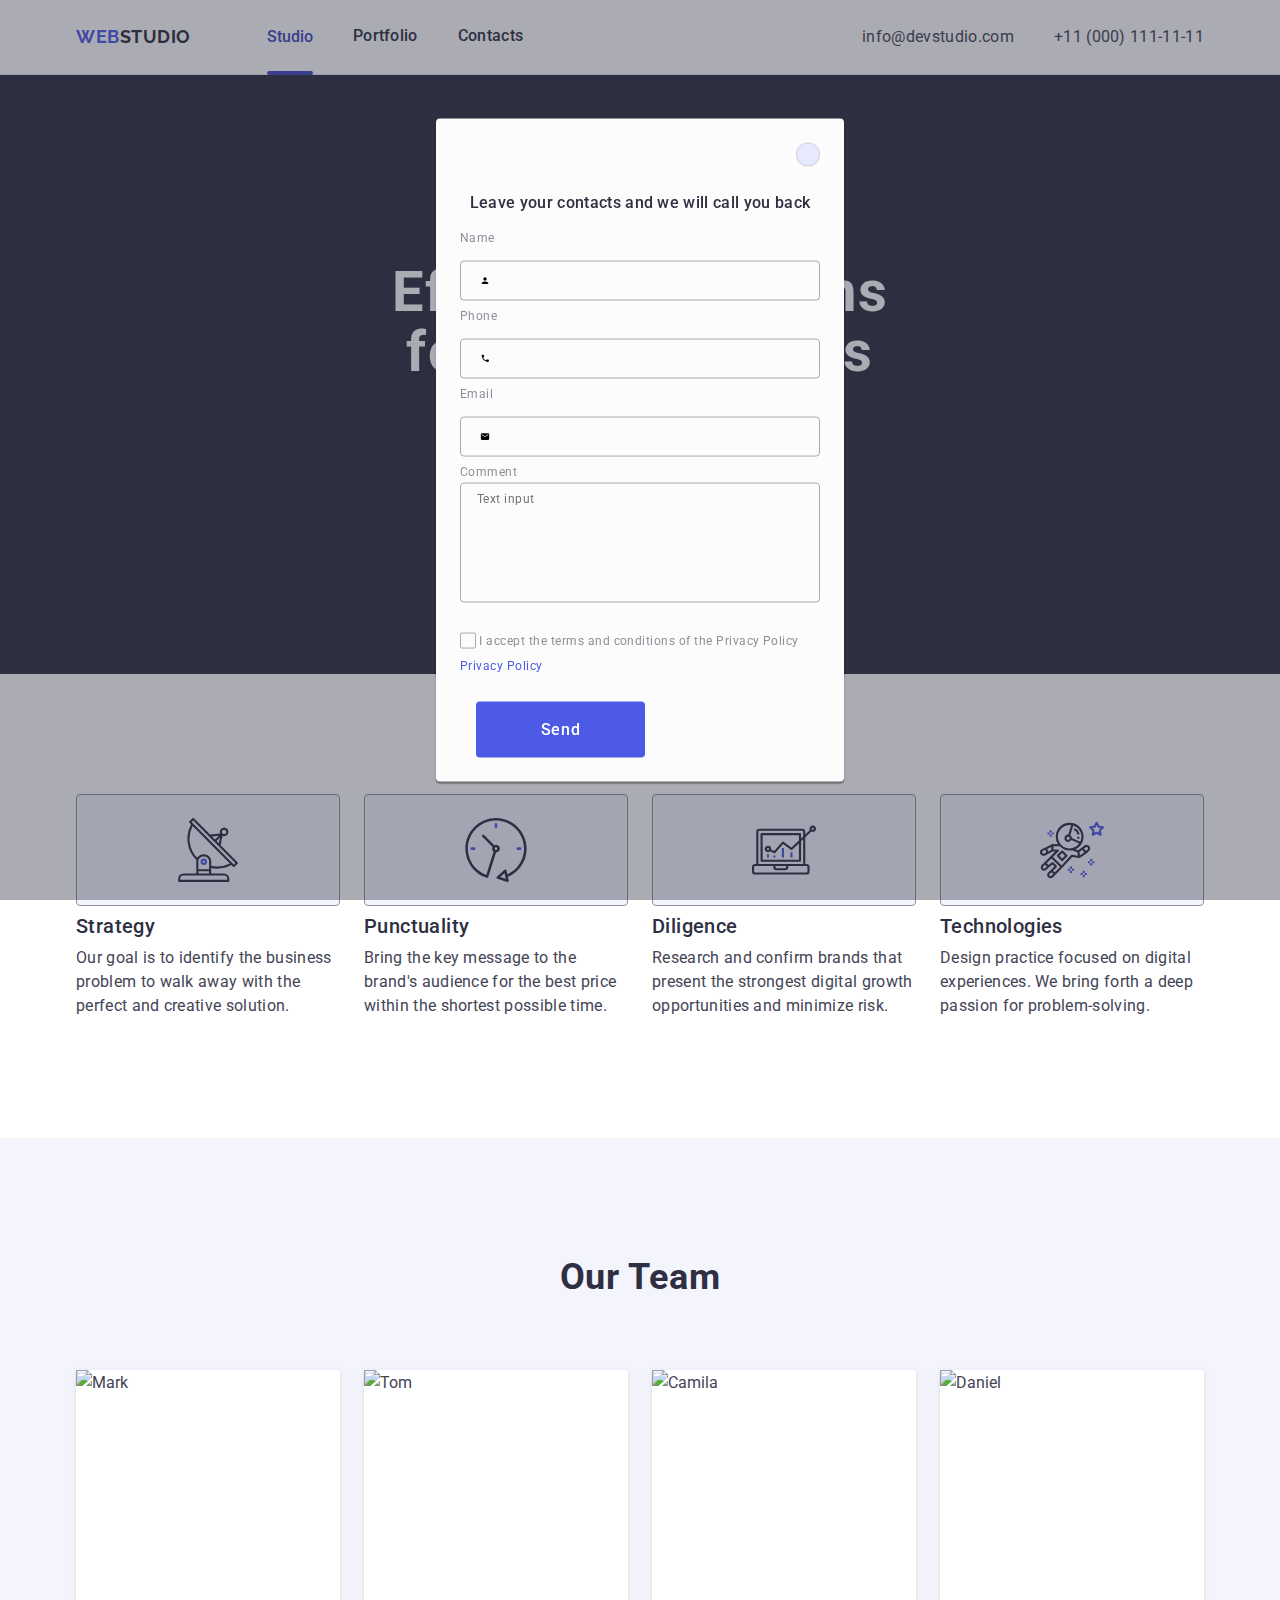
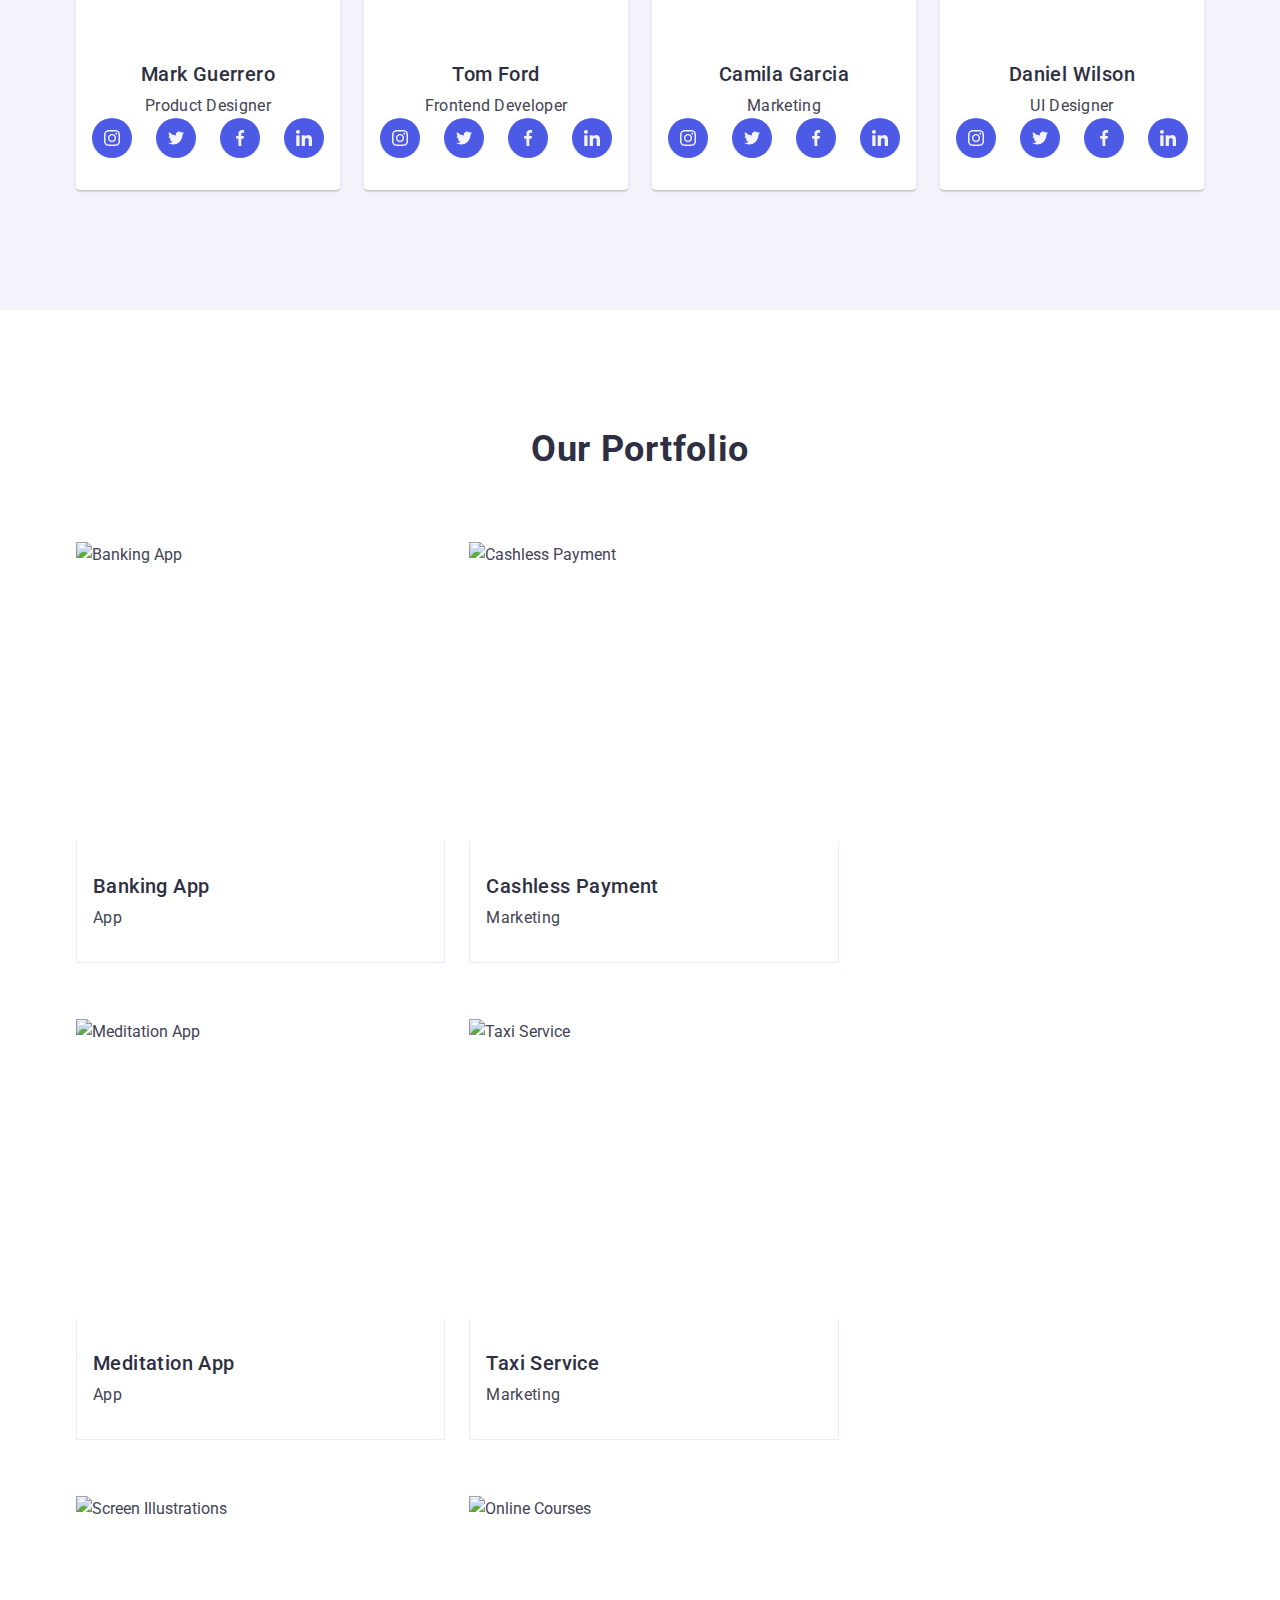
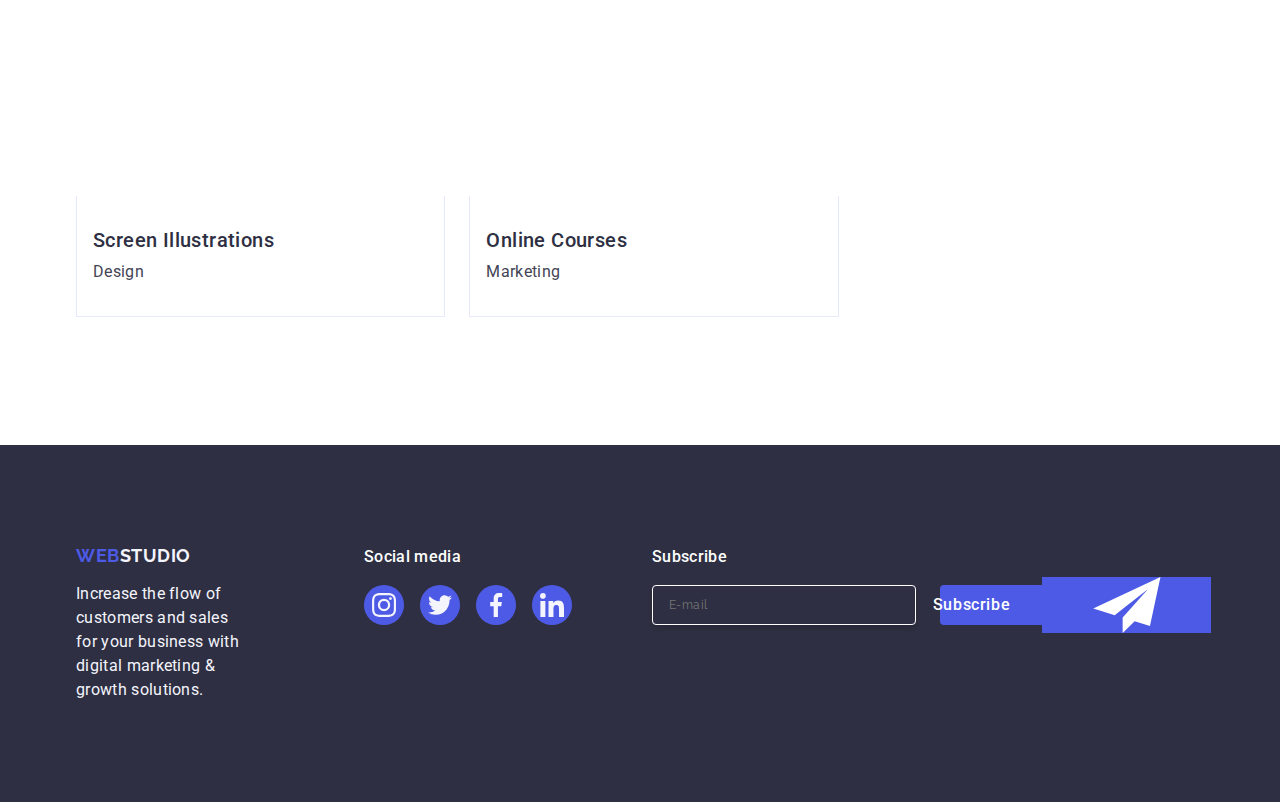
==== index.html @ c423d64c "new" ====
<!DOCTYPE html>
<html lang="en">
<head>
    <meta charset="UTF-8">
    <meta name="viewport" content="width=device-width, initial-scale=1.0">
    <title>Document</title>

    <link rel="preconnect" href="https://fonts.googleapis.com">
    <link rel="preconnect" href="https://fonts.gstatic.com" crossorigin>
    <link href="https://fonts.googleapis.com/css2?family=Raleway:wght@800&family=Roboto:wght@400;500;700;900&display=swap" rel="stylesheet">

    <link rel="stylesheet"
    href="https://cdnjs.cloudflare.com/ajax/libs/modern-normalize/1.0.0/modern-normalize.min.css"
  />

    <link rel="stylesheet" href="./css/styles.css"/>

</head>

<body>
    <header class="header-class">

        <div class="container header-div"> 
    
    
       <!-- Nagłówek -->
       <nav class="header-nav">

        <a href="./index.html" class="logo link">
        Web<span class="hightlight">Studio</span>
        </a>


        <ul class="my-links list">
            <li><a class="link-active html" href="./studio.html">Studio</a></li>
            <li><a class="link html" href="">Portfolio</a></li>
            <li><a class="link html" href="">Contacts</a></li>
        </ul>
    </nav>
    <address class="info">
        <ul class="list information">
            <li><a class="address link" href="mailto:info@devstudio.com">info@devstudio.com</a></li>
            <li><a class="address link" href="tel:+110001111111">+11 (000) 111-11-11</a></li>
        </ul>
    </address>
       </div>

    </header>

   <main>
    <!-- Pierwsza sekcja -->
     <section class="first-section">
        <div class="container">
    <h1 class="nav-first-section">
 Effective Solutions <br>
for Your Business
    </h1>


    <button class="button-first" type="button" data-modal-open>Order Service</button>
        </div>
       </section>




        <!-- Druga sekcja -->
        <section class="second-section">
            <div class="container">
            <h2 class="nav-second-section visually-hidden">What makes us stand out:</h2>
            <ul class="list-second-section list">

                <li class="li-second">
                    <div class="icon"><svg width="64" height="64">
                        <use href="./images/icons.svg#icon-antenna"></use>
                        </svg></div>

                    <h3 class="header-list">Strategy</h3>
                    <p class="header-style">Our goal is to identify the business problem to walk away with the perfect and creative solution.</p>
                </li>

                <li class="li-second">
                    <div class="icon"><svg width="64" height="64">
                        <use href="./images/icons.svg#icon-clock"></use>
                        </svg></div>

                    <h3 class="header-list">Punctuality</h3>
                    <p class="header-style">Bring the key message to the brand's audience for the best price within the shortest possible time.</p>
                </li>

                <li class="li-second">
                    <div class="icon"><svg width="64" height="64">
                        <use href="./images/icons.svg#icon-diagram"></use>
                        </svg></div>

                    <h3 class="header-list">Diligence</h3>
                    <p class="header-style">Research and confirm brands that present the strongest digital growth opportunities and minimize risk.</p>
                </li>

                <li class="li-second">
                    <div class="icon"><svg width="64" height="64">
                        <use href="./images/icons.svg#icon-astronaut"></use>
                        </svg></div>

                    <h3 class="header-list">Technologies</h3>
                    <p class="header-style">Design practice focused on digital experiences. We bring forth a deep passion for problem-solving.</p>
                </li>
            </ul>
        </div>
        </section>

       
        <!-- Trzecia sekcja -->
        <section class="third-section">
            <div class="container">

<h2 class="nav-third-section">Our Team</h2>


<ul class="list-third-section list">

    <!-- MARK -->
    <li class="li-third"><img src="./images/Mark.jpg" 
        alt="Mark" 
         width="264" 
        height="260" 
        />


        <div class="information-employee">
        <h3 class="header-list">Mark Guerrero</h3>
        <p class="header-style">Product Designer</p>


<!-- Lista sieci społecznościowych -->

<ul class="third-socials">
    <li class="third-social-media">
        <a class="third-social-media-link" href="">
            <svg class="icon-image" width="16" height="16">
                <use href="./images/icons.svg#icon-instagram"></use></svg>
        </a>
    </li>

    <li class="third-social-media">
        <a class="third-social-media-link" href="">
            <svg class="icon-image" width="16" height="16">
                <use href="./images/icons.svg#icon-twitter"></use></svg>
        </a>
    </li>

    <li class="third-social-media">
        <a class="third-social-media-link" href="">
            <svg class="icon-image" width="16" height="16">
                <use href="./images/icons.svg#icon-facebook"></use></svg>
        </a>
    </li>

    <li class="third-social-media">
        <a class="third-social-media-link" href="">
            <svg class="icon-image" width="16" height="16">
                <use href="./images/icons.svg#icon-linkedin"></use></svg>
        </a>
    </li>

</ul>

        </div>
    </li>


    <!-- TOM -->
    <li class="li-third"><img src="./images/Tom.jpg" 
        alt="Tom" 
        width="264" 
        height="260" 
        />


        <div class="information-employee">
        <h3 class="header-list">Tom Ford</h3>
        <p class="header-style">Frontend Developer</p>



<!-- Lista sieci społecznościowych -->

<ul class="third-socials">
    <li class="third-social-media">
        <a class="third-social-media-link" href="">
            <svg class="icon-image" width="16" height="16">
                <use href="./images/icons.svg#icon-instagram"></use></svg>
        </a>
    </li>

    <li class="third-social-media">
        <a class="third-social-media-link" href="">
            <svg class="icon-image" width="16" height="16">
                <use href="./images/icons.svg#icon-twitter"></use></svg>
        </a>
    </li>

    <li class="third-social-media">
        <a class="third-social-media-link" href="">
            <svg class="icon-image" width="16" height="16">
                <use href="./images/icons.svg#icon-facebook"></use></svg>
        </a>
    </li>

    <li class="third-social-media">
        <a class="third-social-media-link" href="">
            <svg class="icon-image" width="16" height="16">
                <use href="./images/icons.svg#icon-linkedin"></use></svg>
        </a>
    </li>

</ul>

        </div>
    </li>


    <!-- CAMILA -->
    <li class="li-third"><img src="./images/Camila.jpg" 
        alt="Camila" 
         width="264" 
        height="260" 
        />

        <div class="information-employee">
        <h3 class="header-list">Camila Garcia</h3>
        <p class="header-style">Marketing</p>



        <!-- Lista sieci społecznościowych -->

<ul class="third-socials">
    <li class="third-social-media">
        <a class="third-social-media-link" href="">
            <svg class="icon-image" width="16" height="16">
                <use href="./images/icons.svg#icon-instagram"></use></svg>
        </a>
    </li>

    <li class="third-social-media">
        <a class="third-social-media-link" href="">
            <svg class="icon-image" width="16" height="16">
                <use href="./images/icons.svg#icon-twitter"></use></svg>
        </a>
    </li>

    <li class="third-social-media">
        <a class="third-social-media-link" href="">
            <svg class="icon-image" width="16" height="16">
                <use href="./images/icons.svg#icon-facebook"></use></svg>
        </a>
    </li>

    <li class="third-social-media">
        <a class="third-social-media-link" href="">
            <svg class="icon-image" width="16" height="16">
                <use href="./images/icons.svg#icon-linkedin"></use></svg>
        </a>
    </li>

</ul>
        </div>
    </li>


    <!-- DANIEL -->
    <li class="li-third"><img src="./images/Daniel.jpg" 
        alt="Daniel" 
         width="264" 
        height="260"  
        />

        <div class="information-employee">
        <h3 class="header-list">Daniel Wilson</h3>
        <p class="header-style">UI Designer</p>


        <!-- Lista sieci społecznościowych -->

<ul class="third-socials">
    <li class="third-social-media">
        <a class="third-social-media-link" href="">
            <svg class="icon-image" width="16" height="16">
                <use href="./images/icons.svg#icon-instagram"></use></svg>
        </a>
    </li>

    <li class="third-social-media">
        <a class="third-social-media-link" href="">
            <svg class="icon-image" width="16" height="16">
                <use href="./images/icons.svg#icon-twitter"></use></svg>
        </a>
    </li>

    <li class="third-social-media">
        <a class="third-social-media-link" href="">
            <svg class="icon-image" width="16" height="16">
                <use href="./images/icons.svg#icon-facebook"></use></svg>
        </a>
    </li>

    <li class="third-social-media">
        <a class="third-social-media-link" href="">
            <svg class="icon-image" width="16" height="16">
                <use href="./images/icons.svg#icon-linkedin"></use></svg>
        </a>
    </li>

</ul>


        </div>
    </li>

    </ul>
</div>
        </section>





<!-- Portfolio - czwarta sekcja  -->

<section class="portfolio">

    <div class="container">

    <h2 class="nav-third-section">Our Portfolio</h2>

    <ul class="list-main list">
 
        <li class="list-photo">
            

            <div class="foto">
            <img
            src="./images/1BankingApp.jpg"
            alt="Banking App"
            width="360"
            height="300"
            />
            <p class="stylish-and-user">14 Stylish and User-Friendly App Design Concepts · Task Manager App · Calorie Tracker App · Exotic Fruit Ecommerce App · Cloud Storage App
            </p>
            </div>
           

            <div class="application">
            <h3 class="header-list">Banking App</h3>
            <p class="header-style">App</p>
            </div>
           
        </li>

        <li class="list-photo">
            
            
            <div class="foto">
            <img
            src="./images/2CashlessPayment.jpg"
            alt="Cashless Payment"
            width="360"
            height="300"
            />
            <p class="stylish-and-user">14 Stylish and User-Friendly App Design Concepts · Task Manager App · Calorie Tracker App · Exotic Fruit Ecommerce App · Cloud Storage App
            </p>
            </div>
            

            <div class="application">
            <h3 class="header-list">Cashless Payment</h3>
            <p class="header-style">Marketing</p>
            </div>
            
        </li>

        <li class="list-photo">
           
            
            <div class="foto">  
            <img 
            src="./images/3MeditationApp.jpg"
            alt="Meditation App"
            width="360"
            height="300"
            />
            <p class="stylish-and-user">14 Stylish and User-Friendly App Design Concepts · Task Manager App · Calorie Tracker App · Exotic Fruit Ecommerce App · Cloud Storage App
            </p>
            </div>

            
            <div class="application">
            <h3 class="header-list">Meditation App</h3>
            <p class="header-style">App</p>
            </div>
            
        </li>

        <li class="list-photo">
            
            <div class="foto">  
            <img 
            src="./images/4TaxiService.jpg"
            alt="Taxi Service"
            width="360"
            height="300"
            />
            <p class="stylish-and-user">14 Stylish and User-Friendly App Design Concepts · Task Manager App · Calorie Tracker App · Exotic Fruit Ecommerce App · Cloud Storage App
            </p>
            </div>

            
            <div class="application">
            <h3 class="header-list">Taxi Service</h3>
            <p class="header-style">Marketing</p>
            </div>
            
        </li>

        <li class="list-photo">
           

            <div class="foto">  
            <img 
            src="./images/5ScreenIllustrations.jpg"
            alt="Screen Illustrations"
            width="360"
            height="300"
            />
            <p class="stylish-and-user">14 Stylish and User-Friendly App Design Concepts · Task Manager App · Calorie Tracker App · Exotic Fruit Ecommerce App · Cloud Storage App
            </p>
            </div>


            <div class="application">
            <h3 class="header-list">Screen Illustrations</h3>
            <p class="header-style">Design</p>
            </div>
            
        </li> 
        
        <li class="list-photo">
            

            <div class="foto">  
            <img 
            src="./images/6OnlineCourse.jpg"
            alt="Online Courses"
            width="360"
            height="300"
            />
            <p class="stylish-and-user">14 Stylish and User-Friendly App Design Concepts · Task Manager App · Calorie Tracker App · Exotic Fruit Ecommerce App · Cloud Storage App
            </p>
            </div>
            
            <div class="application">
            <h3 class="header-list">Online Courses</h3>
            <p class="header-style">Marketing</p>
            </div>
            
        </li>

    </ul>

    </div>
</section>

    </main>


    <!-- Stopka -->
    <footer class="page-footer">
        <div class="container footer-container">
    <div class="logo-footer">  
        <a href="index.html" class="hightlight-link link">
    Web<span class="studio-hightlight">Studio</span>
    
    </a>
    <p class="text-footer">
        Increase the flow of customers and sales for your business with digital marketing & growth solutions.</p>
    </div>  
    
    
    
    <div class="socials">
    <p class="text-social-media">Social media</p>  
    
    <ul class="footer-socials">
    <li class="footer-social-media">
        <a class="social-media-link" href="">
            <svg class="icon-image" width="24" height="24">
                <use href="./images/icons.svg#icon-instagram"></use></svg>
        </a>
    </li>
    
    <li class="footer-social-media">
        <a class="social-media-link" href="">
            <svg class="icon-image" width="24" height="24">
                <use href="./images/icons.svg#icon-twitter"></use></svg>
        </a>
    </li>
    
    
    <li class="footer-social-media">
        <a class="social-media-link" href="">
            <svg class="icon-image" width="24" height="24">
                <use href="./images/icons.svg#icon-facebook"></use></svg>
        </a>
    </li>
    
    
    
    <li class="footer-social-media">
        <a class="social-media-link" href="">
            <svg class="icon-image" width="24" height="24">
                <use href="./images/icons.svg#icon-linkedin"></use></svg>
        </a>
    </li>
    
    
    </ul>
    </div>
    
    <!-- Przycisk i formularz -->
  
        <div class="submit">
        <p class="text-social-media">Subscribe</p>  

          <form class="footer-form">

<label class="footer-label">
<input class="email" name="e-mail" type="email" placeholder="E-mail" required>
</label>

    
        <button type="submit" class="button-submit">Subscribe
        <svg class="button-send" width="24" height="24">
            <use href="./images/icons.svg#icon-send">
            </use></svg></button>
         </form>   
        </div>    
    

    </div>
    </footer>


<!-- Okno modalne is-hidden  -->

    <div class="backdrop" data-modal>

        <div class="modal">
            <button class="close-btn" type="button" data-modal-close>
            <svg class="button-modal" width="8" height="8">
                <use href="./images/modal.svg#icon-close">
                </use></svg>
            </button>
    
           
<p class="modal-paragraph">Leave your contacts and we will call you back</p>


            <form>

                <div class="input-container">
                    <label class="modal-label" for="user-name">Name</label>

                    <div class="form-label">
                    <input class="input" type="text" id="user-name" name="user-name" required/>
                    <svg class="icon-modal" width="18" height="24">
                        <use href="./images/icons.svg#icon-person">
                        </use></svg>
                    </div>
                </div>
        
        
                 <div class="input-container">
                    <label class="modal-label" for="phone">Phone</label>

                    <div class="form-label">
                    <input class="input" type="tel" id="phone" required/>
                    <svg class="icon-modal" width="18" height="24">
                    <use href="./images/icons.svg#icon-phone">
                    </use></svg>
                    </div>
                </div>


                <div class="input-container">
                    <label class="modal-label" for="email">Email</label>

                    <div class="form-label">
                    <svg class="icon-modal" width="18" height="24">
                        <use href="./images/icons.svg#icon-email">
                        </use></svg>
                        <input class="input" type="email" id="email" required/>
                    </div>    
                </div>
        
                    
                
                <div class="input-comment">
                   <label for="user-comment" class="modal-label" >Comment</label> 

                    <div class="form-label">
                        <textarea class="textarea" id="user-comment" name="user-comment" placeholder="Text input" rows="4"></textarea>
                    </div>
                </div>
        
        

                <div class="checkbox-container">
                        <input class="visually-hidden checkbox" type="checkbox"  name="user-privacy"  id="user-privacy"  value="true" required/>
                        

                        <label class="checkbox-label" for="user-privacy">
               
               <span class="span-label">
                <svg width="10" height="8" class="icon-check">
                    <use href="./images/icons.svg#icon-check"></use>
                  </svg>
            </span>
            I accept the terms and conditions of the Privacy Policy
            <a class="link-modal" href="">Privacy Policy</a>
                        </label>
                    </div>
        
                <button class="button-send"type="submit">Send</button>
        
                </form>  


        </div>
    </div>
    
    <script src="./js/modal.js"></script>
    

</body>
</html>
---- css/styles.css ----
* {
    box-sizing: border-box;
    margin: 0;
    padding: 0;
    }



:root {
--color-navy-blue:#2E2F42; 
--color-ocean:#404BBF;
--color-slate:#434455; 
--color-text:#F4F4FD;
--color-white:white;
--color-iris:#4D5AE5;
--color-button-cloud:#F4F4FD;
--color-modal: #8e8f99;

}


body {
    margin: 0;
    font-family:"Roboto", sans-serif;
    color:var(--color-slate);
    line-height: 1.6;
    background-color: var(--color-white);
}
  

.header-class {
    border-bottom: 1px solid #e7e9fc;
    display: flex;
    box-shadow:0px 2px 1px rgba(46, 47, 66, 0.08), 0px 1px 1px rgba(46, 47, 66, 0.16), 0px 1px 6px rgba(46, 47, 66, 0.08);
}

.header-div {
    display: flex;
    justify-content: space-between;
    align-items: center;
}

.header-nav{
    color:var(--color-navy-blue);
    align-items: center;
    display: flex;
  }


.logo {
    font-family:"Raleway", sans-serif;
    font-size: 18px;
    line-height:1.17;
    letter-spacing: 0.03em;
    text-decoration: none;
    text-transform: uppercase;
    color:var(--color-iris);
    font-weight:700;
    margin-right: 76px;
}

.hightlight {
color: var(--color-navy-blue);

}

a{
    text-decoration:none;
}



ul {
    list-style: none;
    margin: 0; 
    padding-left: 0; 
    }

.list {
    display: flex;
}

.my-links  .link {
    display: flex;
    font-family:"Roboto", sans-serif;
    font-size: 16px;
    font-style:normal;
    font-weight: 500;
    line-height:1.5;
    letter-spacing:0.02em;
    text-decoration:none;
    list-style:none;
    padding: 24px 0;
    gap: 40px;
}


.my-links, .link:hover,
.my-links, .link:focus {
   color: var(--color-ocean); 
   text-decoration:none;
   gap: 40px;
}



.html {
    color:var(--color-navy-blue);
    position: relative;
    padding: 24px 0;
    display: inline-block;

    transition: color 250ms cubic-bezier(0.4, 0, 0.2, 1);
}

.link-active {
    color: var(--color-ocean);
    font-weight: 500; 
}


  .link-active::after {
    content: '';
    color: var(--color-ocean);
    position: absolute;
    left: 0;
    bottom: -1px;
    height: 4px;
    background-color:var(--color-ocean);
    border-radius: 2px;
    width:100%;   
    
}


.info {
    font-style:normal;
    gap: 40px;

}


.address {
    color:var(--color-slate);
    text-decoration:none;
    font-style:normal;
    line-height:1.5;
    letter-spacing:0.02em;
    display:flex;
    gap: 40px;

    transition: color 250ms cubic-bezier(0.4, 0, 0.2, 1);
}


.address:hover .info:hover {
    color:var(--color-ocean);
    text-decoration:none;
}

.information {
    display: flex;
    gap: 40px;
}


.section {
font-family:"Roboto", sans-serif;
font-size: 56px;
font-weight: 500;
color:var(--color-text);
background: var(--color-white);
}

.first-section {
    background-color:var(--color-navy-blue);
    padding: 188px 0;
    background-image: linear-gradient(rgba(46, 47, 66, 0.7), rgba(46, 47, 66, 0.7)), url('../images/people-office.jpg');
    max-width: 1440px;
    background-repeat: no-repeat;
    background-position: center;
    background-size: cover;
    margin: 0 auto;
    
}

.nav-first-section {
    font-size: 56px;
    line-height: 1.07;
    text-align: center;
    letter-spacing: 0.02em;
    color: var(--color-white);
    max-width: 496px;
    margin: 0 auto 48px;
}

.button-first {
    background-color:var(--color-iris);
    font-family:"Roboto", sans-serif;
    font-weight: 500;
    font-size: 16px;
    line-height: 1.5;
    letter-spacing: 0.04em;
    color: var(--color-white);
    cursor: pointer;
    display: block;
    min-width: 169px;
    height: 56px;
    margin: auto;

    transition:background-color 250ms cubic-bezier(0.4, 0, 0.2, 1);
}

.button-first:hover, .button-first:focus {
    background-color:var(--color-ocean); 
}


.second-section {
    font-size: 20px;
    line-height: 1.2;
    letter-spacing: 0.02em;
    color: var(--color-navy-blue);
    padding: 120px 0;
}

.visually-hidden {
    position: absolute;
    width: 1px;
    height: 1px;
    margin: -1px;
    border: 0;
    padding: 0;
    white-space: nowrap;
    clip-path: inset(100%);
    clip: rect(0 0 0 0);
    overflow: hidden;
  }


  .list-second-section {
    display: flex;
    gap: 24px;
    }
  
  
  .li-second {
      display: block;
      width: calc((100% - 72px) / 4);
  }


  .icon {
    display: flex; 
    align-items: center; 
    justify-content: center; 
    height: 112px;
    background-color: #f4f4fd;
    border-radius: 4px;
    margin-bottom: 8px; 
    border: 1px solid #8e8f99;
}


.header-list {
    font-weight: 500;
    font-size: 20px;
    line-height: 1.2;
    letter-spacing: 0.02em;
    color: var(--color-navy-blue);
    margin-bottom: 8px;
}

.header-style {
    font-size: 16px;
    line-height: 1.5;
    letter-spacing: 0.02em;
    color: var(--color-slate);
    
}

.third-section {
    background-color:var(--color-button-cloud);
    padding: 120px 0;
}

.nav-third-section {
    font-size: 36px;
    line-height: 1.11;
    text-align: center;
    letter-spacing: 0.02em;
    text-transform: capitalize;
    color: var(--color-navy-blue);
    margin-bottom: 72px;
}

.list-third-section {
    display: flex; 
    gap: 24px; 
}

.li-third {
    background-color:var(--color-white);
    box-shadow:0px 1px 6px rgba(46, 47, 66, 0.08), 0px 1px 1px rgba(46, 47, 66, 0.16), 0px 2px 1px rgba(46, 47, 66, 0.08);
    width: calc((100% - 72px) / 4); 
    border-radius: 0px 0px 4px 4px;
}

.information-employee {
    padding: 32px 0px; 
    text-align: center;
}



.third-socials {
    display: flex; 
    justify-content: center;
    gap: 24px; 
}

.third-social-media {
    width: 40px;
    height: 40px; 
}

.third-social-media-link {
    width: 100%;
    height: 100%;
    background-color: var(--color-iris);
    border-radius:50%;
    display: flex; 
    align-items: center; 
    justify-content: center; 
    transition: background-color 250ms cubic-bezier(0.4, 0, 0.2, 1);
}

.third-social-media-link:hover, .third-social-media-link:focus {
    background-color: var(--color-ocean);
}



/* Portfolio  */

.portfolio {
    padding-top: 120px; 
    padding-bottom: 120px; 
    
}

.list-main {
    list-style: none;
    display: flex;
    flex-wrap: wrap;
    gap: 10px;
    column-gap: 24px; 
    row-gap: 48px; 
    width: 1128px;
    
}


.list-photo  {
    text-decoration:none;
    width: calc((100% - 20px) / 3);

    transition: box-shadow 250ms cubic-bezier(0.4, 0, 0.2, 1);
}




.list-photo:hover{
    box-shadow: 0px 1px 6px rgba(46, 47, 66, 0.08), 0px 1px 1px rgba(46, 47, 66, 0.16), 0px 2px 1px rgba(46, 47, 66, 0.08);
    transition: background-color 250ms cubic-bezier(0.4, 0, 0.2, 1);
}



.foto {
    position: relative; 
    overflow: hidden; 
}


.stylish-and-user {
    position: absolute;
    top: 0;
    font-size: 16px;
    line-height: 1.5;
    letter-spacing: 0.02em;
    color: var(--color-text);
    padding: 40px 32px;
    background-color:var(--color-iris);
    width: 100%;
    height: 100%;
    
    transform:translateY(100%);
    transition:transform 250ms cubic-bezier(0.4, 0, 0.2, 1); 
   
}

.foto:hover .stylish-and-user {
    transform: translateY(0%); 
}


.application {
    padding: 32px 16px;
    border: 1px solid #e7e9fc; 
    border-top: none;
    margin-bottom: 8px;
}


/* Stopka */

.page-footer {
    background-color: #2E2F42; 
    font-family:"Raleway", sans-serif;
    font-weight:700;
    font-size: 18px;
    line-height: 1.17;
    letter-spacing: 0.03em;
    text-transform: uppercase;
    color:var(--color-iris);   
    padding: 100px 0;
}


.footer-container {
    display: flex;
    align-items: baseline;
}

.logo-footer {
    margin-right: 120px;
}



.hightlight-link {
    text-decoration:none;
    color:var(--color-iris);
    display: inline-block;
    margin-bottom: 16px;
}


.studio-hightlight {
    color:var(--color-text);
}

.text-footer {
    font-family: "Roboto", sans-serif;
font-size: 16px;
font-weight: 400;
text-transform: none;
line-height: 1.5;
letter-spacing: 0.02em;
color:var(--color-text);
max-width: 300px;
}


.text-social-media {
    font-family: "Roboto", sans-serif;
    font-size: 16px;
    font-weight: 500;
    text-transform: none;
    line-height: 1.5;
    letter-spacing: 0.02em;
    color:var(--color-white);
    margin-bottom: 16px;
    }
    
    
    .footer-socials {
        display: flex; 
        gap: 16px;
    }
    
    .footer-social-media {
        width: 40px;
        height: 40px;
        
    }
    
    .social-media-link {
        width: 100%;
        height: 100%;
        background-color: var(--color-iris);
        border-radius:50%;
        display: flex; 
        align-items: center; 
        justify-content: center; 
        transition: background-color 250ms cubic-bezier(0.4, 0, 0.2, 1);
    }
    
    .social-media-link:hover, .social-media-link:focus {
        background-color: #31d0aa;
    }
    
    .icon-image {
        fill: #f4f4fd; 
    }


/* Formularz */

.submit {
    margin-left: 80px;
}


.footer-form {
    display: flex;
    gap: 24px;

}

.email {
    width: 264px;
    height: 40px;
    border: 1px solid #ffffff; 
    background-color: transparent;
    font-size: 12px; 
    line-height: 2;
    letter-spacing: 0.04em;
    padding-left: 16px; 
    box-shadow: 0px 4px 4px rgba(0, 0, 0, 0.15); 
    border-radius: 4px; 
    display:flex;
    color: #ffffff; 

}

.email ::placeholder {
    color: #ffffff; 
}

    
    .button-submit {
        display: flex;
        min-width: 165px;
        padding: 8px 24px;
        justify-content: center;
        align-items: center;
        font-family: "Roboto", sans-serif; 
        font-size: 16px; 
        font-weight: 500; 
        line-height: 1.5; 
        letter-spacing: 0.04em; 
        gap: 16px;
        width: 264px;
        height: 40px;
        border-radius: 4px;
        border: none;
        background-color: var(--IRIS, #4D5AE5);
        color: #ffffff; 
        cursor: pointer;
    }
    
    .button-send {
        margin-left: 16px; 
   
    }


    
.container {
    width: 1158px;
    padding: 0 15px; 
    margin: 0 auto; 
}

img { 
    display: block; 
    max-width: 100%; 
    height: auto; 

}

button { 
    cursor: pointer; 
    border: none; 
    border-radius: 4px; 
}


/* Okno modalne */

.backdrop {
    position: fixed;
    top: 0;
    left: 0;
    width: 100%;
    height: 100%;
    background-color: rgba(46, 47, 66, 0.4);
    

    transition: opacity 250ms cubic-bezier(0.4, 0, 0.2, 1), visibility 250ms cubic-bezier(0.4, 0, 0.2, 1); 
}


.is-hidden {
    opacity: 0;
    visibility: hidden;
    pointer-events: none;
    
}

.modal {
    position: absolute;
    top: 50%;
    left: 50%; 
    transform: translate(-50%, -50%) scale(1);
    width: 408px;
    min-height: 584px;
    background: #fcfcfc;
    box-shadow: 0px 1px 1px rgba(0, 0, 0, 0.14), 0px 1px 3px rgba(0, 0, 0, 0.12), 0px 2px 1px rgba(0, 0, 0, 0.2);
    border-radius: 4px;
    padding: 72px 24px 24px 24px;

    transition: transform 250ms cubic-bezier(0.4, 0, 0.2, 1); 
}


.close-btn {
    position:absolute;
    top: 24px;
    right: 24px;
    width: 24px;
    height: 24px;
    background-color:#e7e9fc;
    border: 1px solid rgba(0, 0, 0, 0.1);
    border-radius: 50%;
    cursor:pointer;
    display: flex; 
    align-items: center;
    justify-content: center; 
    padding: 0;
    transition: background-color 250ms cubic-bezier(0.4, 0, 0.2, 1), border 250ms cubic-bezier(0.4, 0, 0.2, 1); 
}


.button-modal {
    transition: fill 250ms cubic-bezier(0.4, 0, 0.2, 1); 
    fill:var(--color-navy-blue);
    
}


    .close-btn:hover,
    .close-btn:focus {
        background-color: var(--color-ocean);
        border: none; 
        fill:#ffffff;
        
    } 

.close-btn:hover svg {
    fill:#ffffff;

} 

.close-btn:focus svg {
    fill:#ffffff;

}


.button-modal:focus {
    fill: #ffffff;
} 


.modal-paragraph {
    font-weight: 500; 
    font-size: 16px; 
    line-height: 1.5; 
    text-align: center; 
    letter-spacing: 0.02em; 
    color:var(--color-navy-blue);
    margin-bottom: 16px; 
}

.input-container {
    margin-bottom: 8px;
    display: flex;
    flex-direction: column;
    gap: 12px;
}

.modal-label {
    font-size: 12px; 
    line-height: 1.17;
    letter-spacing: 0.04em; 
    color: var(--color-modal);
    display: block;
    margin-bottom: 4px; 
}


.form-label {
    position: relative;
}


.input {
    width: 100%;
    height: 40px;
    border: 1px solid rgba(46, 47, 66, 0.4); 
    border-radius: 4px; 
    background-color: transparent; 
    padding-left: 38px; 
    outline: transparent; 
    transition: border-color 250ms cubic-bezier(0.4, 0, 0.2, 1); 

}

.input:focus {
    border-color: var(--color-iris);
}


.icon-modal {
    position: absolute;
    left: 16px;
    top: 50%;
    transform: translateY(-50%); 
    transition: fill 250ms cubic-bezier(0.4, 0, 0.2, 1);
    padding: 4px;
    font-family: "Roboto", sans-serif;
}


.input:focus .icon-modal:focus {
   fill: var(--color-iris);
}


.input-comment {
    margin-bottom: 16px;
}


.textarea {
    width: 100%; 
    height: 120px;
    font-size: 12px; 
    line-height: 1.17; 
    letter-spacing: 0.04em; 
    color: rgba(46, 47, 66, 0.4); 
    border: 1px solid rgba(46, 47, 66, 0.4); 
    border-radius: 4px; 
    background-color: transparent;
    padding: 8px 16px; 
    outline: transparent; 
    resize: none; 

    transition: border-color 250ms cubic-bezier(0.4, 0, 0.2, 1);
}

.textarea:focus {
    border-color: var(--color-iris);
}



.checkbox-container {
    margin-bottom: 24px;

}

.checkbox-label {
    font-size: 12px; 
    line-height: 1.17;
    letter-spacing: 0.04em;
    color: var(--color-modal);

}

.span-label {
    width: 16px; 
    height: 16px;
    border: 1px solid rgba(46, 47, 66, 0.4);
    border-radius: 2px; 
    transition: background-color 250ms cubic-bezier(0.4, 0, 0.2, 1), border 250ms cubic-bezier(0.4, 0, 0.2, 1), fill 250ms cubic-bezier(0.4, 0, 0.2, 1);
    display: inline-flex; 
    align-items: center; 
    justify-content: center;
    fill: transparent; 

}

.checkbox:checked + .checkbox-label > .span-label {
    background-color: #404bbf;
    border: none;
    fill: #f4f4fd;
  }

.icon-check {
    border: none; 
}

.icon-check:hover {
    fill: var(--color-button-cloud);
}

.link-modal {
    color: var(--color-iris);

}

.button-send {
    display: block;
    min-width: 169px;
    height: 56px;
    font-family: "Roboto", sans-serif;
    font-size: 16px;
    font-weight: 500;
    line-height: 1.5;
    letter-spacing: 0.04em;
    color: var(--color-white);
    cursor: pointer;
    background-color: var(--color-iris);
    border: none; 
    transition: background-color 250ms cubic-bezier(0.4, 0, 0.2, 1);
}


.button-send:hover
.button-send:focus {
    border:none;
    background-color: var(--color-ocean);
    fill: #ffffff;
}


.checkbox:checked .checkbox-label span{
    background-color: var(--color-ocean);
    border: none;
    fill: #f4f4fd;  
}
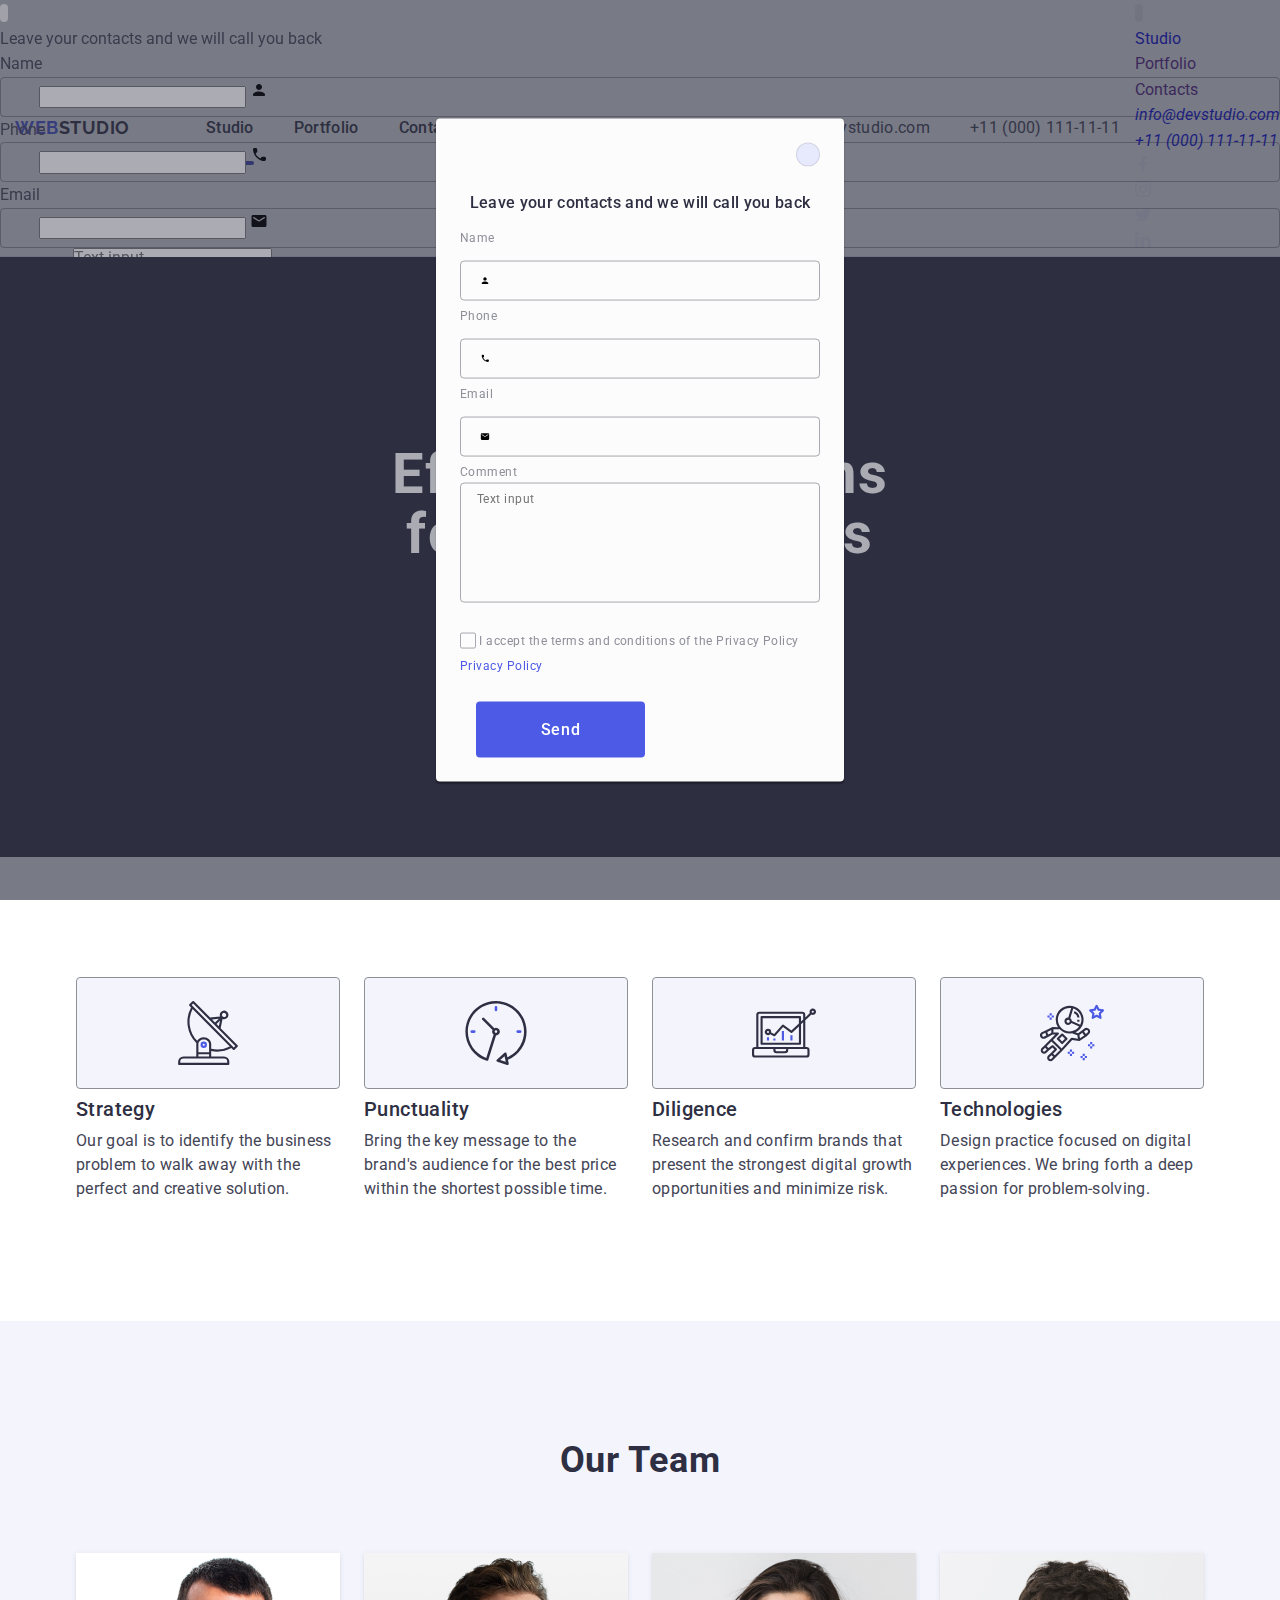
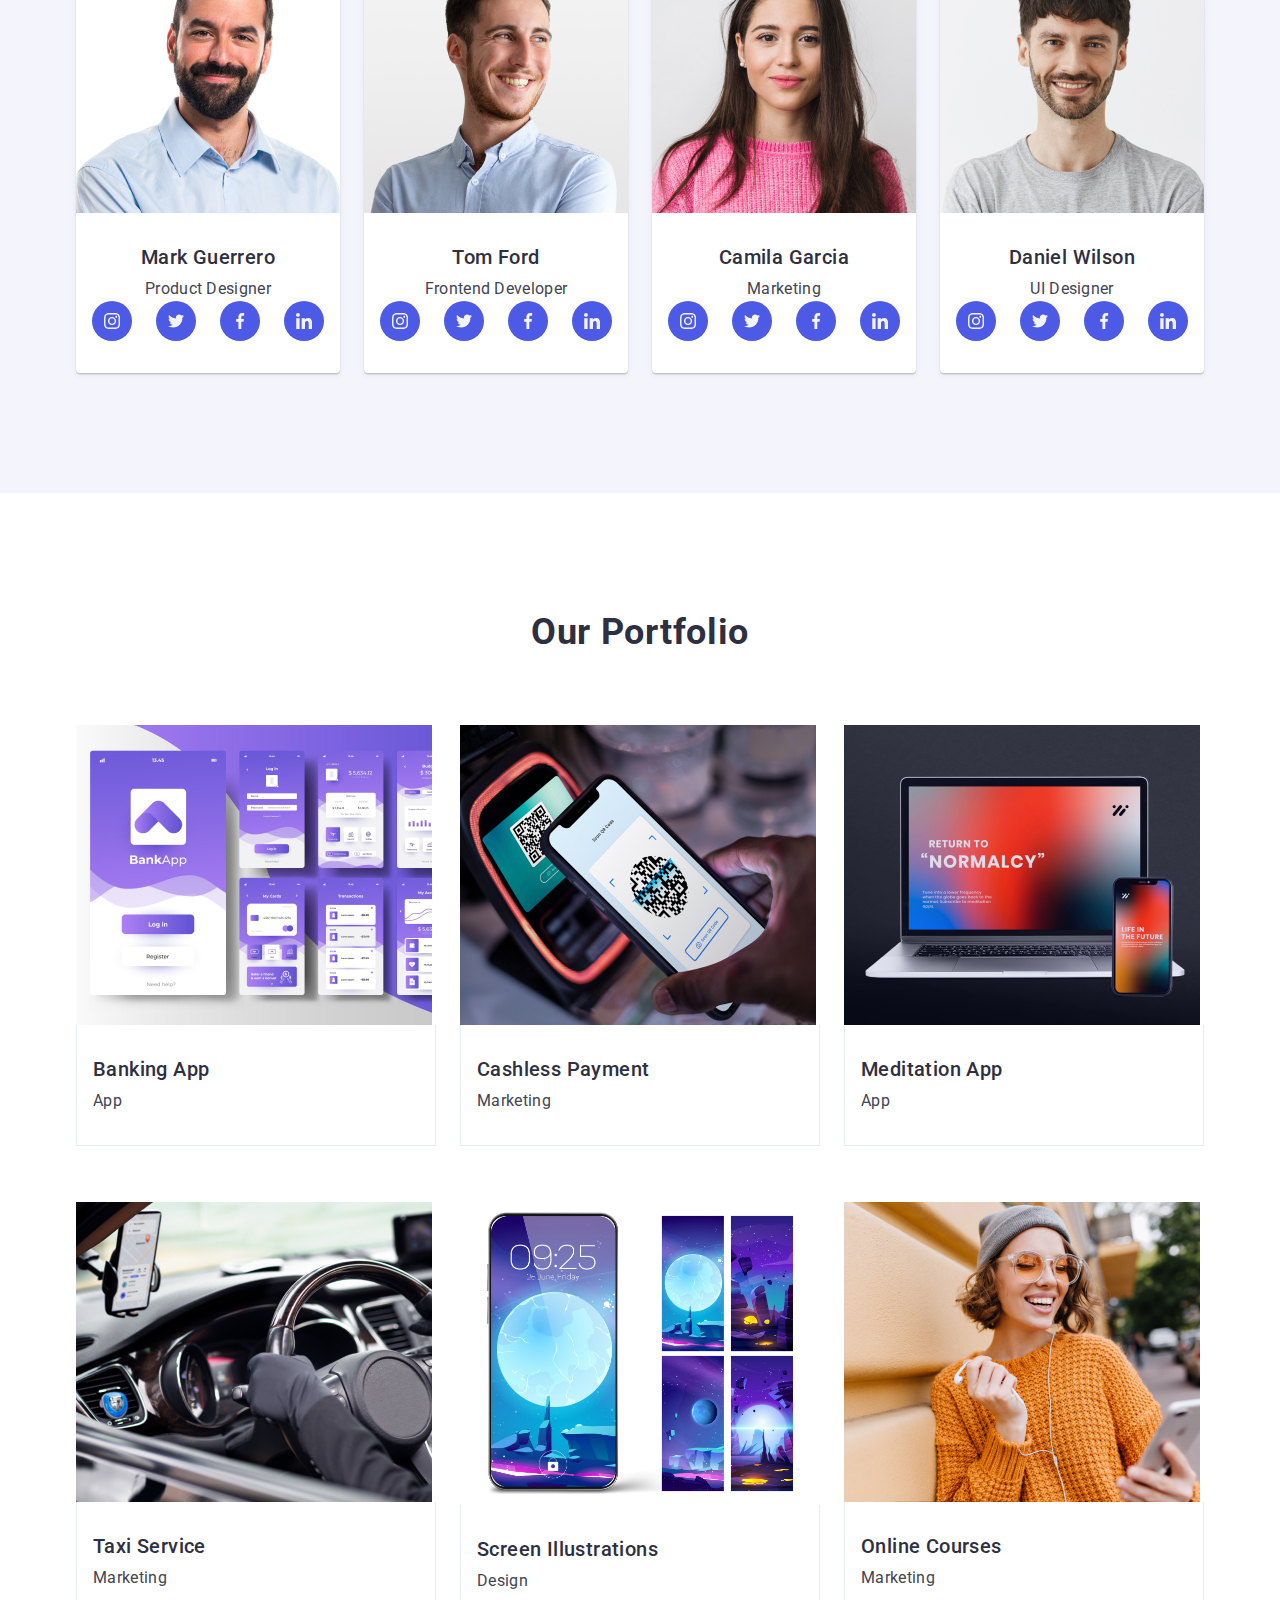
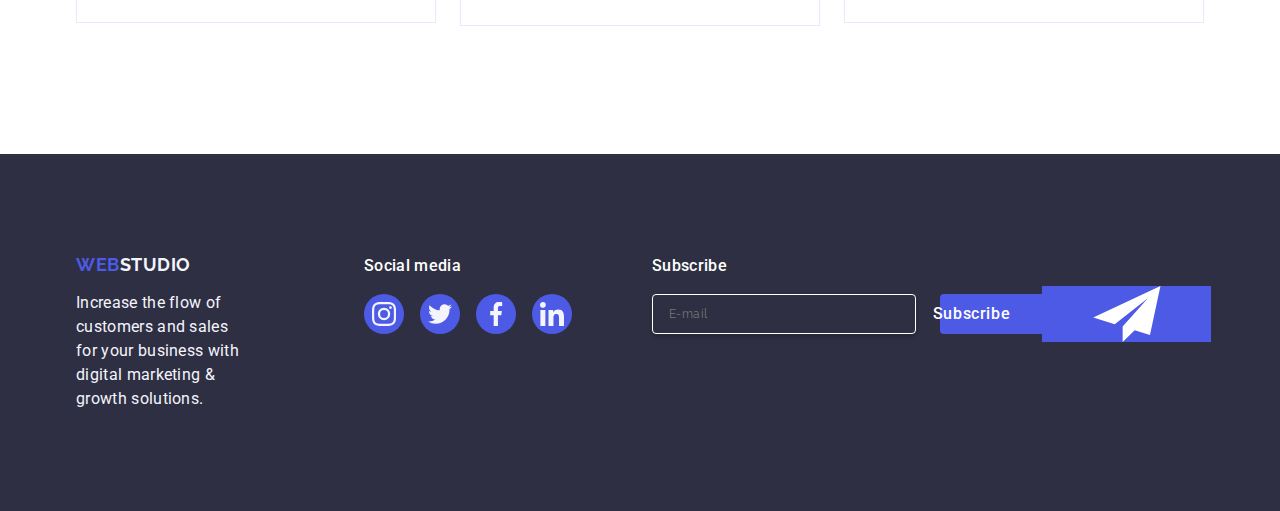
==== commit e82fa9af: "new" ====
--- a/index.html
+++ b/index.html
@@ -43,7 +43,188 @@
             <li><a class="address link" href="tel:+110001111111">+11 (000) 111-11-11</a></li>
         </ul>
     </address>
+
+
+<!-- MOBILNE MENU -->
+
+    <button class="mobile-menu-button" type="button">
+        <svg class="mob-menu-button" width="24" height="24">
+          <use href="./images/modal.svg#icon-mobile-menu" />
+        </svg>
+      </button>
+
+
        </div>
+
+
+
+       <div class="mobile-menu is-open-mobile-menu">
+        <button class="x-button" type="button">
+          <svg class="close" width="8" height="8">
+            <use href="./images/modal.svg#icon-close" />
+          </svg>
+        </button>
+        <div class="mobile-nav">
+          <nav class="navigation-mobile">
+            <ul class="menu-mobile">
+              <li>
+                <a class="mobile-studio" href="./index.html">Studio</a>
+              </li>
+              <li><a class="mobile-studio" href="">Portfolio</a></li>
+              <li><a class="mobile-studio" href="">Contacts</a></li>
+            </ul>
+          </nav>
+        </div>
+        <div class="mobile-adres">
+          <address class="m-adres">
+            <ul class="contacts-mobile">
+              <li>
+                <a class="mobile-link-adres" href="mailto:info@devstudio.com"
+                  >info@devstudio.com</a
+                >
+              </li>
+              <li>
+                <a class="mobile-link-adres" href="tel:+110001111111"
+                  >+11 (000) 111-11-11</a
+                >
+              </li>
+            </ul>
+          </address>
+        </div>
+        <div class="mobile-social">
+          <ul class="social-media">
+            <li class="employe-social-media">
+              <a class="media" href="./index.html">
+                <svg class="media-icon" width="16" height="16">
+                  <use href="./images/icons.svg#icon-facebook"></use>
+                </svg>
+              </a>
+            </li>
+            <li class="employe-social-media">
+              <a class="media" href="./index.html">
+                <svg class="media-icon" width="16" height="16">
+                  <use href="./images/icons.svg#icon-instagram"></use>
+                </svg>
+              </a>
+            </li>
+            <li class="employe-social-media">
+              <a class="media" href="./index.html">
+                <svg class="media-icon" width="16" height="16">
+                  <use href="./images/icons.svg#icon-twitter"></use>
+                </svg>
+              </a>
+            </li>
+            <li class="employe-social-media">
+              <a class="media" href="./index.html">
+                <svg class="media-icon" width="16" height="16">
+                  <use href="./images/icons.svg#icon-linkedin"></use>
+                </svg>
+              </a>
+            </li>
+          </ul>
+        </div>
+      </div>
+      <div class="backdrop is-open">
+        <div class="open">
+          <button class="x-button" type="button">
+            <svg class="close" width="8" height="8">
+              <use href="./images/modal.svg#icon-close" />
+            </svg>
+          </button>
+          <p class="you-contacts">
+            Leave your contacts and we will call you back
+          </p>
+
+
+          <form name="you-contact" autocomplete="off" novalidate>
+
+            <div class="mobile-icon">
+              <label for="user-name" class="label">Name </label>
+              <div class="input">
+                <input
+                  class="input-style"
+                  type="text"
+                  id="user-name"
+                  name="user-name"
+                />
+
+                <svg class="form-icon" width="18" height="24">
+                  <use href="./images/icons.svg#icon-person"></use>
+                </svg>
+              </div>
+            </div>
+
+            <div class="mobile-icon">
+
+              <label for="tel" class="label">Phone </label>
+              <div class="input">
+
+                <input 
+                  class="input-style" 
+                  type="tel" 
+                  id="tel"
+                  name="phone"  
+                  />
+
+                <svg class="form-icon" width="18" height="24">
+                  <use href="./images/icons.svg#icon-phone"></use>
+                </svg>
+              </div>
+            </div>
+            <div class="mobile-icon">
+              <label for="email" class="label">Email</label>
+
+              <div class="input">
+
+                <input 
+                   class="input-style"
+                   type="email" 
+                   id="email"
+                   name="email"   
+                   />
+
+                <svg class="form-icon" width="18" height="24">
+                  <use href="./images/icons.svg#icon-email"></use>
+                </svg>
+              </div>
+            </div>
+            <div class="comment-area">
+              <label for="user-comment" class="label">Comment </label>
+              
+              <textarea
+                class="comment-section"
+                id="user-comment"
+                name="user-comment"
+                placeholder="Text input"
+                
+              ></textarea>
+            </div>
+
+            <div class="checkbox-mobile">
+
+              <input
+                class="modal-check visually-hidden"
+                id="user-privacy"
+                type="checkbox"
+                name="user-privacy"
+                value="true"
+              />
+
+              <label for="user-privacy" class="check-text">
+                <span class="check">
+                  <svg width="10" height="8" class="icon-check">
+                    <use href="./images/modal.svg#icon-vector"></use>
+                  </svg>
+                </span>
+                I accept the terms and conditions of the
+                <a href="" class="privacy-policy">Privacy Policy</a>
+              </label>
+            </div>
+            <button class="send-button">Send</button>
+          </form>
+        </div>
+      </div>
+
 
     </header>
 
@@ -120,7 +301,15 @@
 <ul class="list-third-section list">
 
     <!-- MARK -->
-    <li class="li-third"><img src="./images/Mark.jpg" 
+    <li class="li-third">
+        <img 
+
+        srcset="
+        ./images/Mark-1.jpg 1x,
+        ./images/Mark-2.jpg 2x
+        "
+
+        src="./images/Mark.jpg" 
         alt="Mark" 
          width="264" 
         height="260" 
@@ -170,7 +359,15 @@
 
 
     <!-- TOM -->
-    <li class="li-third"><img src="./images/Tom.jpg" 
+    <li class="li-third">
+        <img 
+
+        srcset="
+        ./images/Tom-1.jpg    1x,
+        ./images/Tom-2.jpg    2x
+        "
+
+        src="./images/Tom.jpg" 
         alt="Tom" 
         width="264" 
         height="260" 
@@ -221,7 +418,15 @@
 
 
     <!-- CAMILA -->
-    <li class="li-third"><img src="./images/Camila.jpg" 
+    <li class="li-third">
+        <img 
+        
+        srcset="
+        ./images/Camila-1.jpg    1x,
+        ./images/Camila-2.jpg    2x
+        "
+
+        src="./images/Camila.jpg" 
         alt="Camila" 
          width="264" 
         height="260" 
@@ -270,7 +475,15 @@
 
 
     <!-- DANIEL -->
-    <li class="li-third"><img src="./images/Daniel.jpg" 
+    <li class="li-third">
+        <img 
+        
+        srcset="
+        ./images/Daniel-1.jpg    1x,
+        ./images/Daniel-2.jpg 2x
+        "
+
+        src="./images/Daniel.jpg" 
         alt="Daniel" 
          width="264" 
         height="260"  
@@ -340,12 +553,37 @@
             
 
             <div class="foto">
-            <img
+
+                <picture class="portfolio-photo">
+                    
+                    <source
+                    media="(max-width: 767px)"
+                    srcset="
+                        ./images/1banking-mobile1.jpg    1x,
+                        ./images/1banking-mobile2.jpg    2x
+                    "
+                />
+                <source
+                    media="(min-width: 768px)"
+                    srcset="
+                        ./images/1banking-tablet1.jpg    1x,
+                        ./images/1banking-tablet2.jpg    2x
+                    "
+                />
+                <source
+                    media="(min-width: 1158px)"
+                    srcset="
+                        ./images/1banking-desktop1.jpg    1x,
+                        ./images/1banking-desktop2.jpg    2x
+                    "
+                />
+                
+                <img
             src="./images/1BankingApp.jpg"
             alt="Banking App"
-            width="360"
-            height="300"
             />
+                </picture>
+            
             <p class="stylish-and-user">14 Stylish and User-Friendly App Design Concepts · Task Manager App · Calorie Tracker App · Exotic Fruit Ecommerce App · Cloud Storage App
             </p>
             </div>
@@ -362,12 +600,37 @@
             
             
             <div class="foto">
-            <img
+
+                <picture class="portfolio-photo">
+                    
+                    <source
+                    media="(max-width: 767px)"
+                    srcset="
+                        ./images/2cashless-mobile1.jpg    1x,
+                        ./images/2cashless-mobile2.jpg    2x
+                    "
+                />
+                <source
+                    media="(min-width: 768px)"
+                    srcset="
+                        ./images/2cashless-tablet1.jpg    1x,
+                        ./images/2cashless-tablet2.jpg    2x
+                    "
+                />
+                <source
+                    media="(min-width: 1158px)"
+                    srcset="
+                        ./images/2cashless-desktop1.jpg    1x,
+                        ./images/2cashless-desktop2.jpg    2x
+                    "
+                />
+                
+           <img
             src="./images/2CashlessPayment.jpg"
             alt="Cashless Payment"
-            width="360"
-            height="300"
             />
+                </picture>
+
             <p class="stylish-and-user">14 Stylish and User-Friendly App Design Concepts · Task Manager App · Calorie Tracker App · Exotic Fruit Ecommerce App · Cloud Storage App
             </p>
             </div>
@@ -382,14 +645,40 @@
 
         <li class="list-photo">
            
-            
+
             <div class="foto">  
+
+                <picture class="portfolio-photo">
+                    
+                    <source
+                    media="(max-width: 767px)"
+                    srcset="
+                        ./images/3meditation-mobile1.jpg    1x,
+                        ./images/3meditation-mobile2.jpg    2x
+                    "
+                />
+                <source
+                    media="(min-width: 768px)"
+                    srcset="
+                        ./images/3meditation-tablet1.jpg    1x,
+                        ./images/3meditation-tablet2.jpg    2x
+                    "
+                />
+                <source
+                    media="(min-width: 1158px)"
+                    srcset="
+                        ./images/3meditation-desktop1.jpg    1x,
+                        ./images/3meditation-desktop2.jpg    2x
+                    "
+                />
+                
             <img 
             src="./images/3MeditationApp.jpg"
             alt="Meditation App"
-            width="360"
-            height="300"
             />
+                </picture>
+
+            
             <p class="stylish-and-user">14 Stylish and User-Friendly App Design Concepts · Task Manager App · Calorie Tracker App · Exotic Fruit Ecommerce App · Cloud Storage App
             </p>
             </div>
@@ -405,12 +694,38 @@
         <li class="list-photo">
             
             <div class="foto">  
+
+                <picture class="portfolio-photo">
+                    
+                    <source
+                    media="(max-width: 767px)"
+                    srcset="
+                        ./images/4taxi-mobile1.jpg    1x,
+                        ./images/4taxi-mobile2.jpg    2x
+                    "
+                />
+                <source
+                    media="(min-width: 768px)"
+                    srcset="
+                        ./images/4taxi-tablet1.jpg    1x,
+                        ./images/4taxi-tablet2.jpg 2x
+                    "
+                />
+                <source
+                    media="(min-width: 1158px)"
+                    srcset="
+                        ./images/4taxi-desktop1.jpg    1x,
+                        ./images/4taxi-desktop2.jpg    2x
+                    "
+                />
+                
             <img 
             src="./images/4TaxiService.jpg"
             alt="Taxi Service"
-            width="360"
-            height="300"
             />
+                </picture>
+
+            
             <p class="stylish-and-user">14 Stylish and User-Friendly App Design Concepts · Task Manager App · Calorie Tracker App · Exotic Fruit Ecommerce App · Cloud Storage App
             </p>
             </div>
@@ -427,12 +742,37 @@
            
 
             <div class="foto">  
+
+                <picture class="portfolio-photo">
+                    
+                    <source
+                    media="(max-width: 767px)"
+                    srcset="
+                        ./images/5screen-mobile1.jpg    1x,
+                        ./images/5screen-mobile2.jpg    2x
+                    "
+                />
+                <source
+                    media="(min-width: 768px)"
+                    srcset="
+                        ./images/5screen-tablet1.jpg    1x,
+                        ./images/5screen-tablet2.jpg    2x
+                    "
+                />
+                <source
+                    media="(min-width: 1158px)"
+                    srcset="
+                        ./images/5screen-desktop1.jpg    1x,
+                        ./images/5screen-desktop2.jpg    2x
+                    "
+                />
+                
             <img 
             src="./images/5ScreenIllustrations.jpg"
             alt="Screen Illustrations"
-            width="360"
-            height="300"
             />
+                </picture>
+           
             <p class="stylish-and-user">14 Stylish and User-Friendly App Design Concepts · Task Manager App · Calorie Tracker App · Exotic Fruit Ecommerce App · Cloud Storage App
             </p>
             </div>
@@ -449,12 +789,38 @@
             
 
             <div class="foto">  
-            <img 
+
+                <picture class="portfolio-photo">
+                    
+                    <source
+                    media="(max-width: 767px)"
+                    srcset="
+                        ./images/6course-mobile1.jpg    1x,
+                        ./images/6course-mobile2.jpg    2x
+                    "
+                />
+                <source
+                    media="(min-width: 768px)"
+                    srcset="
+                        ./images/6course-tablet1.jpg    1x,
+                        ./images/6course-tablet2.jpg    2x
+                    "
+                />
+                <source
+                    media="(min-width: 1158px)"
+                    srcset="
+                        ./images/6course-desktop1.jpg    1x,
+                        ./images/6course-desktop2.jpg    2x
+                    "
+                />
+                
+              <img 
             src="./images/6OnlineCourse.jpg"
             alt="Online Courses"
-            width="360"
-            height="300"
             />
+                </picture>
+
+          
             <p class="stylish-and-user">14 Stylish and User-Friendly App Design Concepts · Task Manager App · Calorie Tracker App · Exotic Fruit Ecommerce App · Cloud Storage App
             </p>
             </div>
@@ -572,7 +938,13 @@
                     <label class="modal-label" for="user-name">Name</label>
 
                     <div class="form-label">
-                    <input class="input" type="text" id="user-name" name="user-name" required/>
+                    <input 
+                    class="input" 
+                    type="text" 
+                    id="user-name" 
+                    name="user-name" 
+                    required/>
+
                     <svg class="icon-modal" width="18" height="24">
                         <use href="./images/icons.svg#icon-person">
                         </use></svg>
@@ -584,7 +956,13 @@
                     <label class="modal-label" for="phone">Phone</label>
 
                     <div class="form-label">
-                    <input class="input" type="tel" id="phone" required/>
+                    <input 
+                    class="input" 
+                    type="tel"
+                    id="phone" 
+                    name="user-tel" 
+                    required/>
+
                     <svg class="icon-modal" width="18" height="24">
                     <use href="./images/icons.svg#icon-phone">
                     </use></svg>
@@ -596,10 +974,17 @@
                     <label class="modal-label" for="email">Email</label>
 
                     <div class="form-label">
-                    <svg class="icon-modal" width="18" height="24">
-                        <use href="./images/icons.svg#icon-email">
-                        </use></svg>
-                        <input class="input" type="email" id="email" required/>
+                    
+                        <input 
+                        class="input" 
+                        type="email" 
+                        id="email" 
+                        name="user-email" 
+                        required/>
+
+                    <svg class="icon-modal" width="18" height="24">    
+                      <use href="./images/icons.svg#icon-email">
+                        </use></svg>   
                     </div>    
                 </div>
         
@@ -608,9 +993,8 @@
                 <div class="input-comment">
                    <label for="user-comment" class="modal-label" >Comment</label> 
 
-                    <div class="form-label">
                         <textarea class="textarea" id="user-comment" name="user-comment" placeholder="Text input" rows="4"></textarea>
-                    </div>
+                    
                 </div>
         
         
@@ -631,7 +1015,7 @@
                         </label>
                     </div>
         
-                <button class="button-send"type="submit">Send</button>
+                <button class="button-send" type="submit">Send</button>
         
                 </form>  
 
--- a/css/styles.css
+++ b/css/styles.css
@@ -740,6 +740,10 @@
    fill: var(--color-iris);
 }
 
+.input:focus + svg {
+    fill: var(--color-iris);
+    }
+
 
 .input-comment {
     margin-bottom: 16px;
@@ -843,4 +847,607 @@
     background-color: var(--color-ocean);
     border: none;
     fill: #f4f4fd;  
-}+}
+
+
+
+
+/* MOBILE */
+
+@media (min-width: 320px) and (max-width: 767px) 
+{
+    .mobile-menu-button {
+      border: none;
+      background-color: transparent;
+    }
+    
+   .mobile-menu {
+      position: absolute;
+      top: 0;
+      left: 0;
+      transform: translateX(100%);
+      width: 100%;
+      height: 100%;
+      background: var(--color-white);
+      transition: transform 250ms cubic-bezier(0.4, 0, 0.2, 1);
+      padding: 72px 24px 24px 24px;
+    }
+
+    .is-open-mobile-menu {
+      transform: translateX(0);
+    }
+
+    .mobile-nav {
+        display: block;
+        margin-bottom: 168px;
+      }
+  
+      .mobile-adres {
+        display: block;
+        margin-bottom: 48px;
+      }
+      .navigation-mobile {
+        display: block;
+        margin-right: auto;
+        padding-bottom: 168px;
+      }
+      .menu-mobile {
+        display: block;
+        position: absolute;
+      }
+
+      .contacts-mobile {
+        display: block;
+        padding-bottom: 24px;
+      }
+      
+      .mobile-studio{
+        font-weight: 700;
+        font-size: 36px;
+        line-height: 1.5;
+        letter-spacing: 0.02em;
+        color: var(--color-navy-blue);
+        padding-top: 24px;
+        padding-bottom: 40px;
+        position: relative;
+        transition: color 250ms cubic-bezier(0.4, 0, 0.2, 1);
+      }
+
+      .mobile-studio:hover,
+      .mobile-studio:focus {
+        color: var(--color-ocean);
+      }
+
+      .mobile-link-adres {
+        color: var(--color-slate);
+        transition: color 250ms cubic-bezier(0.4, 0, 0.2, 1);
+        margin-bottom: 24px;
+      }
+      .mobile-link-adres:hover,
+      .mobile-link-adres:focus {
+        color: var(--color-ocean);
+      }
+      .mobile-adres {
+        font-family: "Roboto", sans-serif;
+        font-weight: 400;
+        font-size: 16px;
+        line-height: 1.5em;
+        letter-spacing: 0.02em;
+        font-style: normal;
+        visibility: visible;
+      }
+      
+      .header-nav {
+        display: flex;
+        gap: 40px;
+      }
+
+      .header-class {
+        display: flex;
+        justify-content: center;
+        align-items: center;
+      }
+
+
+      .my-links list {
+        display: none;
+      }
+
+      .info {
+        display: none;
+      }
+
+
+    .first-section {
+      background-color: var(--color-navy-blue);
+      padding-top: 188px;
+      padding-bottom: 188px;
+      background-image: linear-gradient(
+          rgba(46, 47, 66, 0.7),
+          rgba(46, 47, 66, 0.7)
+        ),
+        url(../images/people-mobile1.jpg);
+      max-width: 1440px;
+      background-repeat: no-repeat;
+      background-position: center;
+      background-size: cover;
+      margin: 0 auto;
+      position: relative;
+      display: flex;
+      justify-content: center;
+    }
+
+   .second-section {
+      display: flex;
+      justify-content: center;
+    }
+
+    .header-list {
+        font-family: "Roboto", sans-serif;
+        font-weight: 700;
+        font-size: 36px;
+        line-height: 1.2;
+        letter-spacing: 0.02em;
+        color: var(--color-navy-blue);
+      }
+
+      .header-style {
+        font-family: "Roboto", sans-serif;
+        font-weight: 500;
+        font-size: 16px;
+        line-height: 1.5;
+        letter-spacing: 0.02em;
+        color: var(--color-slate);
+      }
+
+   .third-section {
+      display: flex;
+      justify-content: center;
+    }
+
+
+    .list-second-section {
+        display: flex;
+        align-items: flex-start;
+        justify-content: flex-start;
+        flex-direction: column;
+        gap: 72px;
+      }
+
+   .list-third-section {
+      display: flex;
+      flex-wrap: wrap;
+      justify-content: center;
+      row-gap: 72px;
+      align-items: center;
+    }
+
+   .information-employee {
+      display: flex;
+      justify-content: center;
+      align-items: center;
+    }
+
+    .list-main {
+        display: flex;
+        flex-wrap: wrap;
+        gap: 48px;
+      }
+
+    .page-footer {
+      display: flex;
+      justify-content: center;
+    }
+    .portfolio {
+      display: flex;
+      justify-content: center;
+    }
+   
+ 
+    .modal {
+      width: 288px;
+      min-height: 623px;
+    }
+  }
+
+
+
+  /* TABLET */
+
+  @media (min-width: 768px) and (max-width: 1157px) 
+  {
+    .mobile-menu-button {
+      display: none;
+    }
+
+
+    .logo {
+        font-family: "Raleway", sans-serif;
+        font-weight: 700;
+        font-size: 18px;
+        line-height: 1.17;
+        letter-spacing: 0.03em;
+        text-transform: uppercase;
+        color: var(--color-iris);
+        margin-right: 76px;
+        display: flex;
+        flex-wrap: nowrap;
+      }
+
+      .hightlight {
+        color: var(--color-navy-blue);
+      }
+
+      .my-links {
+        visibility: visible;
+      }
+
+      .information {
+        display: block;
+        gap: 40px;
+      }
+
+      .info {
+        font-family: "Roboto", sans-serif;
+        font-weight: 400;
+        font-size: 16px;
+        line-height: 1.5em;
+        letter-spacing: 0.02em;
+        font-style: normal;
+        visibility: visible;
+      }
+      a {
+        text-decoration: none;
+      }
+
+      .adress {
+        color: var(--color-slate);
+        transition: color 250ms cubic-bezier(0.4, 0, 0.2, 1);
+      }
+      .adress:hover,
+      .adress:focus {
+        color: var(--color-ocean);
+      }
+    
+      
+
+      .html {
+        font-weight: 500;
+        font-size: 16px;
+        line-height: 1.5;
+        letter-spacing: 0.02em;
+        color: var(--color-navy-blue);
+        padding-top: 24px;
+        padding-bottom: 24px;
+        position: relative;
+        transition: color 250ms cubic-bezier(0.4, 0, 0.2, 1);
+      }
+
+      .html :hover,
+      .html :focus {
+        color: var(--color-ocean);
+      }
+
+    .first-section {
+        background-color: var(--color-navy-blue);
+        padding-top: 188px;
+        padding-bottom: 188px;
+        background-image: linear-gradient(
+            rgba(46, 47, 66, 0.7),
+            rgba(46, 47, 66, 0.7)
+          ),
+          url(../images/people-tablet1.jpg);
+        max-width: 1440px;
+        background-repeat: no-repeat;
+        background-position: center;
+        background-size: cover;
+        margin: 0 auto;
+        position: relative;
+      }
+
+    .header-list {
+      font-family: "Roboto", sans-serif;  
+      font-weight: 700;
+      font-size: 36px;
+      line-height: 1.2;
+      letter-spacing: 0.02em;
+      color: var(--color-navy-blue);
+    }
+
+    .header-style {
+      font-family: "Roboto", sans-serif;
+      font-weight: 500;
+      font-size: 16px;
+      line-height: 1.5;
+      letter-spacing: 0.02em;
+      color: var(--color-slate);
+    }
+
+
+    .list-second-section  {
+        display: flex;
+        flex-direction: row;
+        flex-wrap: wrap;
+        gap: 24px;
+        row-gap: 72px;
+      }
+      .li-second {
+        flex-basis: calc((100% - 24px) / 2);
+      }
+
+    .list-third-section {
+      display: flex;
+      justify-content: center;
+      flex-wrap: wrap;
+      flex-direction: row;
+      row-gap: 64px;
+      gap: 24px;
+      }
+
+    .li-third {
+      background-color: #ffffff;
+      flex-basis: calc((100% - 24px) / 2);
+      border-top-left-radius: 0;
+      border-top-right-radius: 0;
+      border-bottom-left-radius: 4px;
+      border-bottom-right-radius: 4px;
+      box-shadow: 0px 1px 6px rgba(46, 47, 66, 0.08),
+        0px 1px 1px rgba(46, 47, 66, 0.16), 0px 2px 1px rgba(46, 47, 66, 0.08);
+    }
+
+    .container {
+      max-width: 768px;
+      margin: 0 auto;
+    }
+
+    .icon {
+      display: none;
+    }
+    
+    .list-main {
+      display: flex;
+      flex-direction: row;
+      flex-wrap: wrap;
+      column-gap: 24px;
+      row-gap: 72px;
+    }
+
+
+    .list-photo {
+      width: calc((100% - 24px) / 2);
+      transition: box-shadow 250ms cubic-bezier(0.4, 0, 0.2, 1);
+    }
+
+    .footer {
+      display: flex;
+      flex-wrap: wrap;
+    }
+
+    .logo-footer {
+        margin-right: 120px;
+      } 
+
+      .hightlight-link {
+        font-family: "Raleway", sans-serif;
+        font-weight: 700;
+        font-size: 18px;
+        line-height: 1.17;
+        letter-spacing: 0.03em;
+        text-transform: uppercase;
+        color: var(--color-iris);
+        display: inline-block;
+        margin-bottom: 16px;
+      }
+
+    .footer-socials {
+      display: flex;
+      gap: 16px;
+    }
+
+    .submit {
+      margin-bottom: 8px;
+      gap: 24px;
+      justify-content: left;
+    }
+
+    .footer-form {
+      display: flex;
+      gap: 24px;
+    }
+
+    .text-social-media {
+      justify-items: left;
+    }
+
+  }
+
+
+
+  /* DESKTOP  */
+
+  @media (min-width: 1158px) 
+  {
+    .mobile-menu-button {
+      display: none;
+    }
+
+    .first-section {
+      background-color: var(--color-navy-blue);
+      padding-top: 188px;
+      padding-bottom: 188px;
+      background-image: linear-gradient(
+          rgba(46, 47, 66, 0.7),
+          rgba(46, 47, 66, 0.7)
+        ),
+        url(../images/people-desktop1);
+      max-width: 1440px;
+      background-repeat: no-repeat;
+      background-position: center;
+      background-size: cover;
+      margin: 0 auto;
+      position: relative;
+    }
+
+    .logo {
+      font-family: "Raleway", sans-serif;
+      font-weight: 700;
+      font-size: 18px;
+      line-height: 1.17;
+      letter-spacing: 0.03em;
+      text-transform: uppercase;
+      color: var(--color-iris);
+      margin-right: 76px;
+    }
+
+    .hightlight {
+      color: var(--color-navy-blue);
+    }
+
+    .my-links {
+        visibility: visible;
+      }
+      
+     .link-active {
+      font-weight: 500;
+      font-size: 16px;
+      line-height: 1.5;
+      letter-spacing: 0.02em;
+      color: var(--color-navy-blue);
+      padding-top: 24px;
+      padding-bottom: 24px;
+      position: relative;
+      transition: color 250ms cubic-bezier(0.4, 0, 0.2, 1);
+    }
+
+    .link-active:hover,
+    .link-active:focus {
+      color: var(--color-ocean);
+    }
+
+
+    .info {
+        font-family: "Roboto", sans-serif;
+        font-weight: 400;
+        font-size: 16px;
+        line-height: 1.5em;
+        letter-spacing: 0.02em;
+        font-style: normal;
+      }
+
+    .information {
+      display: flex;
+      gap: 40px;
+    }
+
+    a {
+      text-decoration: none;
+    }
+
+    .adress {
+      color: var(--color-slate);
+      transition: color 250ms cubic-bezier(0.4, 0, 0.2, 1);
+    }
+    .adress:hover,
+    .adress:focus {
+      color: var(--color-ocean);
+    }
+  
+    .list-second-section {
+        display: flex;
+        gap: 24px;
+      }
+  
+  
+      .li-second {
+        flex-basis: calc((100% - 72px) / 4);
+      }
+  
+      .icon {
+        display: flex;
+        align-items: center;
+        justify-content: center;
+        height: 112px;
+        background-color: var(--color-text);
+        border-radius: 4px;
+        margin-bottom: 8px;
+      }
+
+    .list-third-section {
+      display: flex;
+      gap: 24px;
+    }
+
+    .li-third {
+      background-color: #ffffff;
+      flex-basis: calc((100% - 72px) / 4);
+      border-top-left-radius: 0;
+      border-top-right-radius: 0;
+      border-bottom-left-radius: 4px;
+      border-bottom-right-radius: 4px;
+      box-shadow: 0px 1px 6px rgba(46, 47, 66, 0.08),
+        0px 1px 1px rgba(46, 47, 66, 0.16), 0px 2px 1px rgba(46, 47, 66, 0.08);
+    }
+
+    .container {
+      max-width: 1158px;
+      margin: 0 auto;
+      padding: 0 15px;
+    }
+
+    .list-main {
+      display: flex;
+      flex-wrap: wrap;
+      column-gap: 24px;
+      row-gap: 48px;
+    }
+
+    .list-photo {
+      width: calc((100% - 48px) / 3);
+      transition: box-shadow 250ms cubic-bezier(0.4, 0, 0.2, 1);
+    }
+
+    .footer {
+      display: flex;
+      flex-wrap: nowrap;
+      align-items: baseline;
+    }
+
+    .footer-socials {
+      display: flex;
+      gap: 16px;
+    }
+   
+    .submit {
+      margin-bottom: 8px;
+      margin-left: 80px;
+      gap: 24px;
+      justify-content: left;
+    }
+
+    .logo-footer {
+      margin-right: 120px;
+    }
+
+    .hightlight-link {
+      font-family: "Raleway", sans-serif;
+      font-weight: 700;
+      font-size: 18px;
+      line-height: 1.17;
+      letter-spacing: 0.03em;
+      text-transform: uppercase;
+      color: var(--color-iris);
+      display: inline-block;
+      margin-bottom: 16px;
+      margin-left: 0;
+    }
+
+    .footer-form {
+      display: flex;
+      gap: 24px;
+    }
+
+    .text-social-media {
+      justify-items: left;
+    }
+    
+  }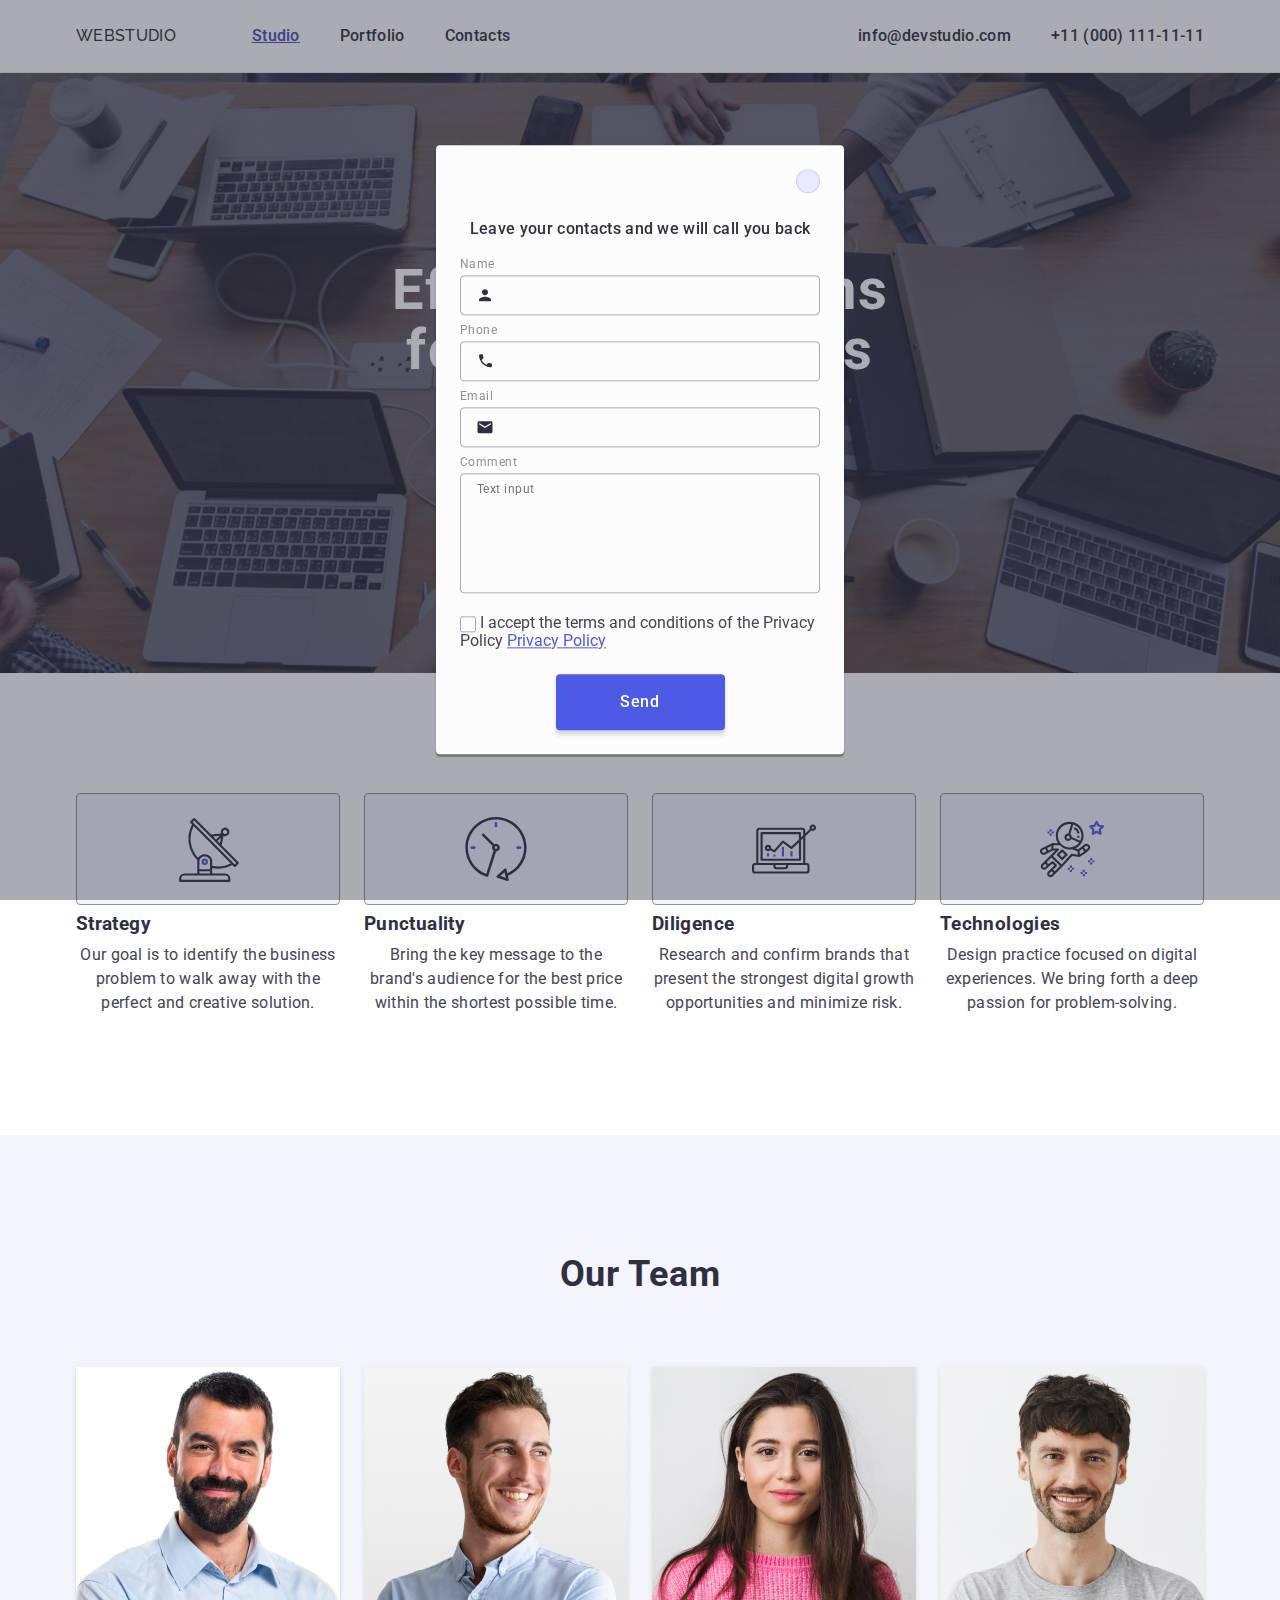
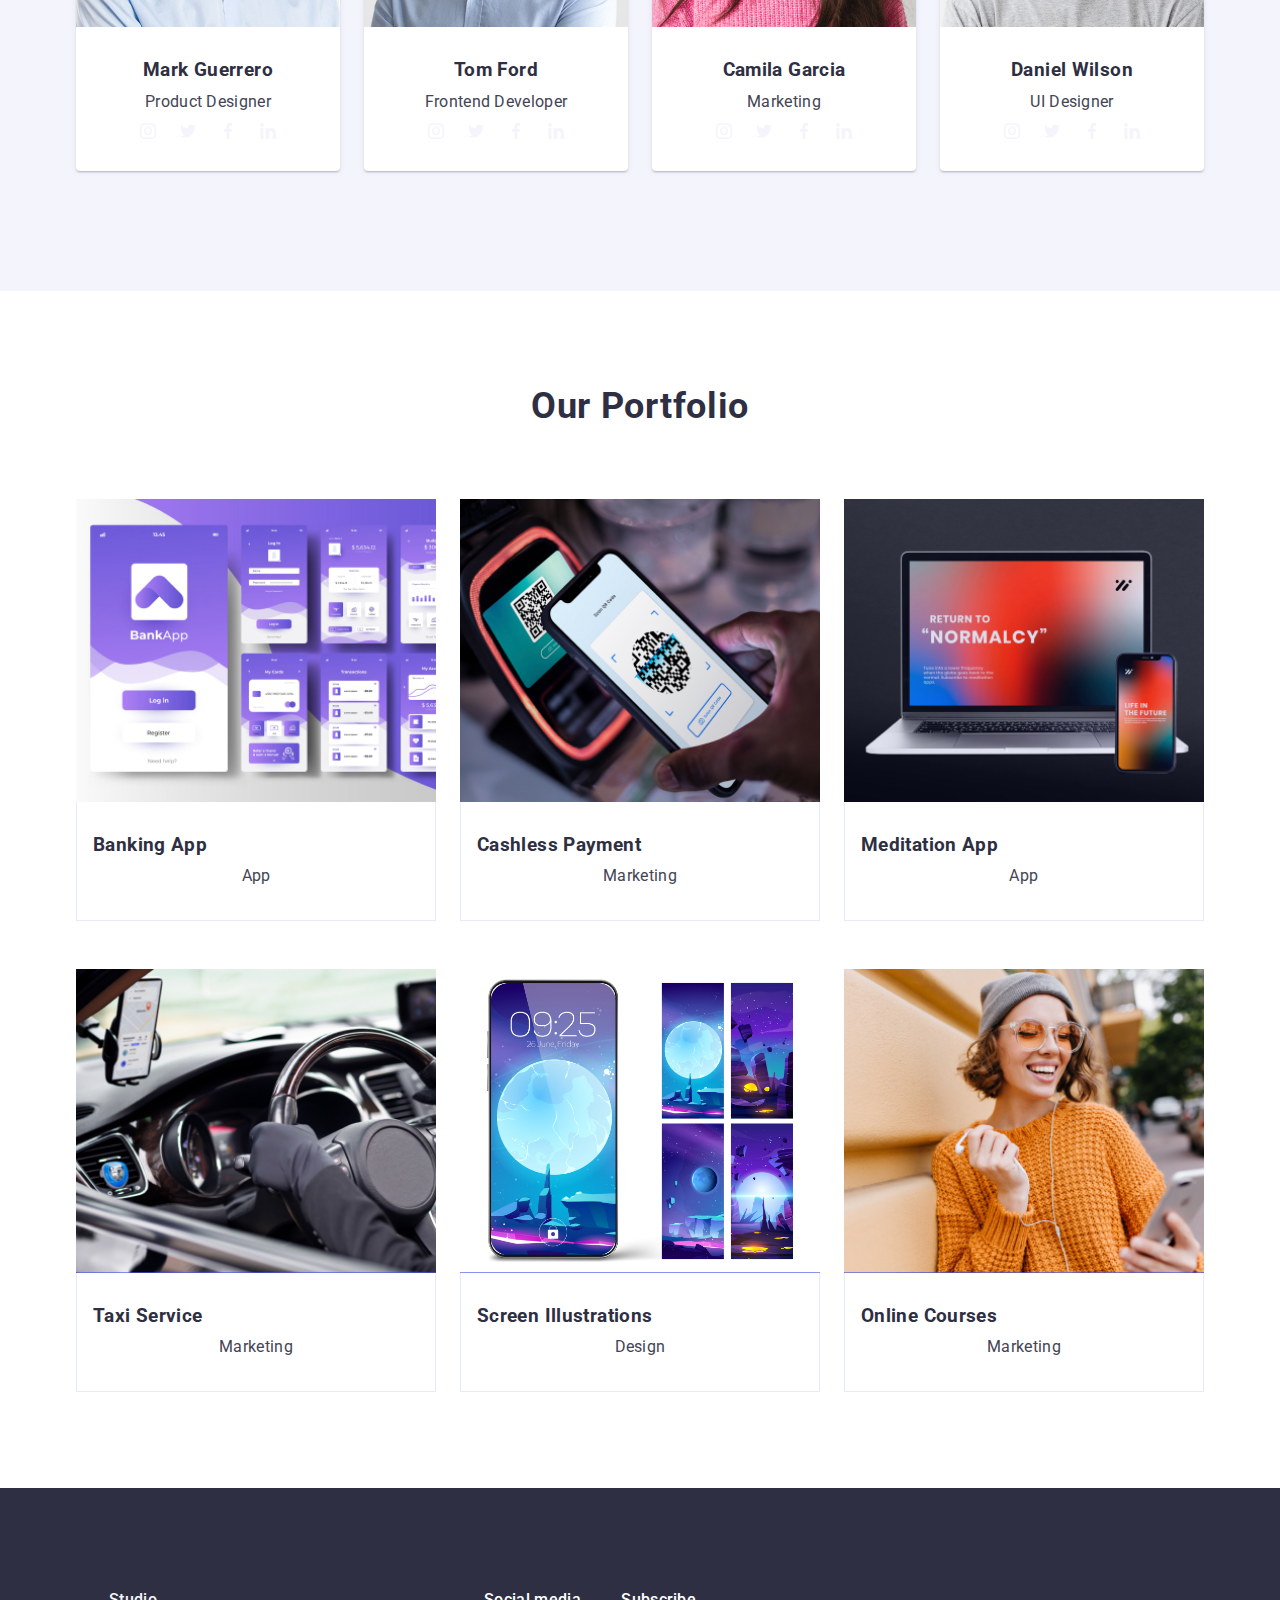
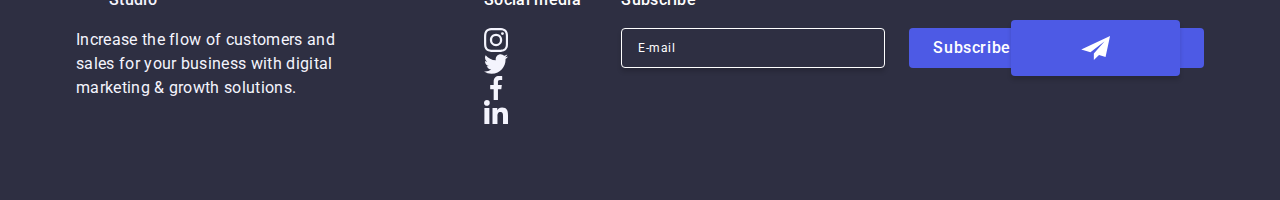
==== commit 360cca1c: "new" ====
--- a/index.html
+++ b/index.html
@@ -31,14 +31,14 @@
         </a>
 
 
-        <ul class="my-links list">
+        <ul class="my-links list is-open">
             <li><a class="link-active html" href="./studio.html">Studio</a></li>
             <li><a class="link html" href="">Portfolio</a></li>
             <li><a class="link html" href="">Contacts</a></li>
         </ul>
     </nav>
     <address class="info">
-        <ul class="list information">
+        <ul class="list information is-open">
             <li><a class="address link" href="mailto:info@devstudio.com">info@devstudio.com</a></li>
             <li><a class="address link" href="tel:+110001111111">+11 (000) 111-11-11</a></li>
         </ul>
@@ -48,7 +48,7 @@
 <!-- MOBILNE MENU -->
 
     <button class="mobile-menu-button" type="button">
-        <svg class="mob-menu-button" width="24" height="24">
+        <svg class="icon-menu" width="24" height="24">
           <use href="./images/modal.svg#icon-mobile-menu" />
         </svg>
       </button>
@@ -56,7 +56,7 @@
 
        </div>
 
-
+<!-- MENU -->
 
        <div class="mobile-menu is-open-mobile-menu">
         <button class="x-button" type="button">
@@ -64,20 +64,20 @@
             <use href="./images/modal.svg#icon-close" />
           </svg>
         </button>
-        <div class="mobile-nav">
-          <nav class="navigation-mobile">
+        <div class="my-links mobile-nav">
+          <!-- <nav class="navigation-mobile"> -->
             <ul class="menu-mobile">
               <li>
-                <a class="mobile-studio" href="./index.html">Studio</a>
+                <a class="mobile-studio link-active" href="./index.html">Studio</a>
               </li>
               <li><a class="mobile-studio" href="">Portfolio</a></li>
               <li><a class="mobile-studio" href="">Contacts</a></li>
             </ul>
-          </nav>
+          <!-- </nav> -->
         </div>
         <div class="mobile-adres">
-          <address class="m-adres">
-            <ul class="contacts-mobile">
+          <!-- <address class="m-adres"> -->
+            <ul class="information contacts-mobile">
               <li>
                 <a class="mobile-link-adres" href="mailto:info@devstudio.com"
                   >info@devstudio.com</a
@@ -89,34 +89,34 @@
                 >
               </li>
             </ul>
-          </address>
+          <!-- </address> -->
         </div>
         <div class="mobile-social">
           <ul class="social-media">
             <li class="employe-social-media">
               <a class="media" href="./index.html">
-                <svg class="media-icon" width="16" height="16">
+                <svg class="media-icon" width="24" height="24">
                   <use href="./images/icons.svg#icon-facebook"></use>
                 </svg>
               </a>
             </li>
             <li class="employe-social-media">
               <a class="media" href="./index.html">
-                <svg class="media-icon" width="16" height="16">
+                <svg class="media-icon" width="24" height="24">
                   <use href="./images/icons.svg#icon-instagram"></use>
                 </svg>
               </a>
             </li>
             <li class="employe-social-media">
               <a class="media" href="./index.html">
-                <svg class="media-icon" width="16" height="16">
+                <svg class="media-icon" width="24" height="24">
                   <use href="./images/icons.svg#icon-twitter"></use>
                 </svg>
               </a>
             </li>
             <li class="employe-social-media">
               <a class="media" href="./index.html">
-                <svg class="media-icon" width="16" height="16">
+                <svg class="media-icon" width="24" height="24">
                   <use href="./images/icons.svg#icon-linkedin"></use>
                 </svg>
               </a>
@@ -124,7 +124,10 @@
           </ul>
         </div>
       </div>
-      <div class="backdrop is-open">
+
+</header>
+
+      <!-- <div class="backdrop is-open">
         <div class="open">
           <button class="x-button" type="button">
             <svg class="close" width="8" height="8">
@@ -223,10 +226,8 @@
             <button class="send-button">Send</button>
           </form>
         </div>
-      </div>
-
-
-    </header>
+      </div> -->
+
 
    <main>
     <!-- Pierwsza sekcja -->
@@ -244,7 +245,6 @@
 
 
 
-
         <!-- Druga sekcja -->
         <section class="second-section">
             <div class="container">
@@ -252,11 +252,11 @@
             <ul class="list-second-section list">
 
                 <li class="li-second">
-                    <div class="icon"><svg width="64" height="64">
+                    <div class="icon"><svg class="second-icon" width="64" height="64">
                         <use href="./images/icons.svg#icon-antenna"></use>
                         </svg></div>
 
-                    <h3 class="header-list">Strategy</h3>
+                    <h3 class="header-list mobile">Strategy</h3>
                     <p class="header-style">Our goal is to identify the business problem to walk away with the perfect and creative solution.</p>
                 </li>
 
@@ -265,7 +265,7 @@
                         <use href="./images/icons.svg#icon-clock"></use>
                         </svg></div>
 
-                    <h3 class="header-list">Punctuality</h3>
+                    <h3 class="header-list mobile">Punctuality</h3>
                     <p class="header-style">Bring the key message to the brand's audience for the best price within the shortest possible time.</p>
                 </li>
 
@@ -274,7 +274,7 @@
                         <use href="./images/icons.svg#icon-diagram"></use>
                         </svg></div>
 
-                    <h3 class="header-list">Diligence</h3>
+                    <h3 class="header-list mobile">Diligence</h3>
                     <p class="header-style">Research and confirm brands that present the strongest digital growth opportunities and minimize risk.</p>
                 </li>
 
@@ -283,7 +283,7 @@
                         <use href="./images/icons.svg#icon-astronaut"></use>
                         </svg></div>
 
-                    <h3 class="header-list">Technologies</h3>
+                    <h3 class="header-list mobile">Technologies</h3>
                     <p class="header-style">Design practice focused on digital experiences. We bring forth a deep passion for problem-solving.</p>
                 </li>
             </ul>
@@ -919,7 +919,7 @@
 
 <!-- Okno modalne is-hidden  -->
 
-    <div class="backdrop" data-modal>
+    <div class="backdrop is-open" data-modal>
 
         <div class="modal">
             <button class="close-btn" type="button" data-modal-close>
@@ -932,7 +932,7 @@
 <p class="modal-paragraph">Leave your contacts and we will call you back</p>
 
 
-            <form>
+            <form class="modal-form">
 
                 <div class="input-container">
                     <label class="modal-label" for="user-name">Name</label>
@@ -993,25 +993,25 @@
                 <div class="input-comment">
                    <label for="user-comment" class="modal-label" >Comment</label> 
 
-                        <textarea class="textarea" id="user-comment" name="user-comment" placeholder="Text input" rows="4"></textarea>
+                        <textarea class="comment-label" id="user-comment" name="user-comment" placeholder="Text input" rows="4"></textarea>
                     
                 </div>
         
         
 
                 <div class="checkbox-container">
-                        <input class="visually-hidden checkbox" type="checkbox"  name="user-privacy"  id="user-privacy"  value="true" required/>
+                        <input class="visually-hidden check" type="checkbox"  name="user-privacy"  id="user-privacy"  value="true" required/>
                         
 
                         <label class="checkbox-label" for="user-privacy">
                
-               <span class="span-label">
+               <span class="privacy">
                 <svg width="10" height="8" class="icon-check">
                     <use href="./images/icons.svg#icon-check"></use>
                   </svg>
             </span>
             I accept the terms and conditions of the Privacy Policy
-            <a class="link-modal" href="">Privacy Policy</a>
+            <a class="privacy-link" href="">Privacy Policy</a>
                         </label>
                     </div>
         
--- a/css/styles.css
+++ b/css/styles.css
@@ -1,1453 +1,1233 @@
-* {
+*,
+*::before,
+*::after {
     box-sizing: border-box;
-    margin: 0;
-    padding: 0;
-    }
-
-
+}
 
 :root {
---color-navy-blue:#2E2F42; 
---color-ocean:#404BBF;
---color-slate:#434455; 
---color-text:#F4F4FD;
---color-white:white;
---color-iris:#4D5AE5;
---color-button-cloud:#F4F4FD;
---color-modal: #8e8f99;
-
-}
-
-
-body {
-    margin: 0;
-    font-family:"Roboto", sans-serif;
-    color:var(--color-slate);
-    line-height: 1.6;
-    background-color: var(--color-white);
-}
-  
-
-.header-class {
-    border-bottom: 1px solid #e7e9fc;
-    display: flex;
-    box-shadow:0px 2px 1px rgba(46, 47, 66, 0.08), 0px 1px 1px rgba(46, 47, 66, 0.16), 0px 1px 6px rgba(46, 47, 66, 0.08);
-}
-
-.header-div {
-    display: flex;
-    justify-content: space-between;
-    align-items: center;
-}
-
-.header-nav{
-    color:var(--color-navy-blue);
-    align-items: center;
-    display: flex;
-  }
-
-
-.logo {
-    font-family:"Raleway", sans-serif;
-    font-size: 18px;
-    line-height:1.17;
-    letter-spacing: 0.03em;
-    text-decoration: none;
-    text-transform: uppercase;
-    color:var(--color-iris);
-    font-weight:700;
-    margin-right: 76px;
-}
-
-.hightlight {
-color: var(--color-navy-blue);
-
-}
-
-a{
-    text-decoration:none;
-}
-
-
-
-ul {
-    list-style: none;
-    margin: 0; 
-    padding-left: 0; 
-    }
-
-.list {
-    display: flex;
-}
-
-.my-links  .link {
-    display: flex;
-    font-family:"Roboto", sans-serif;
-    font-size: 16px;
-    font-style:normal;
-    font-weight: 500;
-    line-height:1.5;
-    letter-spacing:0.02em;
-    text-decoration:none;
-    list-style:none;
-    padding: 24px 0;
-    gap: 40px;
-}
-
-
-.my-links, .link:hover,
-.my-links, .link:focus {
-   color: var(--color-ocean); 
-   text-decoration:none;
-   gap: 40px;
-}
-
-
-
-.html {
-    color:var(--color-navy-blue);
-    position: relative;
-    padding: 24px 0;
-    display: inline-block;
-
-    transition: color 250ms cubic-bezier(0.4, 0, 0.2, 1);
-}
-
-.link-active {
-    color: var(--color-ocean);
-    font-weight: 500; 
-}
-
-
-  .link-active::after {
-    content: '';
-    color: var(--color-ocean);
-    position: absolute;
-    left: 0;
-    bottom: -1px;
-    height: 4px;
-    background-color:var(--color-ocean);
-    border-radius: 2px;
-    width:100%;   
-    
-}
-
-
-.info {
-    font-style:normal;
-    gap: 40px;
-
-}
-
-
-.address {
-    color:var(--color-slate);
-    text-decoration:none;
-    font-style:normal;
-    line-height:1.5;
-    letter-spacing:0.02em;
-    display:flex;
-    gap: 40px;
-
-    transition: color 250ms cubic-bezier(0.4, 0, 0.2, 1);
-}
-
-
-.address:hover .info:hover {
-    color:var(--color-ocean);
-    text-decoration:none;
-}
-
-.information {
-    display: flex;
-    gap: 40px;
-}
-
-
-.section {
-font-family:"Roboto", sans-serif;
-font-size: 56px;
-font-weight: 500;
-color:var(--color-text);
-background: var(--color-white);
-}
-
-.first-section {
-    background-color:var(--color-navy-blue);
-    padding: 188px 0;
-    background-image: linear-gradient(rgba(46, 47, 66, 0.7), rgba(46, 47, 66, 0.7)), url('../images/people-office.jpg');
-    max-width: 1440px;
-    background-repeat: no-repeat;
-    background-position: center;
-    background-size: cover;
-    margin: 0 auto;
-    
-}
-
-.nav-first-section {
-    font-size: 56px;
-    line-height: 1.07;
-    text-align: center;
-    letter-spacing: 0.02em;
-    color: var(--color-white);
-    max-width: 496px;
-    margin: 0 auto 48px;
-}
-
-.button-first {
-    background-color:var(--color-iris);
-    font-family:"Roboto", sans-serif;
-    font-weight: 500;
-    font-size: 16px;
-    line-height: 1.5;
-    letter-spacing: 0.04em;
-    color: var(--color-white);
-    cursor: pointer;
-    display: block;
-    min-width: 169px;
-    height: 56px;
-    margin: auto;
-
-    transition:background-color 250ms cubic-bezier(0.4, 0, 0.2, 1);
-}
-
-.button-first:hover, .button-first:focus {
-    background-color:var(--color-ocean); 
-}
-
-
-.second-section {
-    font-size: 20px;
-    line-height: 1.2;
-    letter-spacing: 0.02em;
-    color: var(--color-navy-blue);
-    padding: 120px 0;
-}
-
-.visually-hidden {
-    position: absolute;
-    width: 1px;
-    height: 1px;
-    margin: -1px;
-    border: 0;
-    padding: 0;
-    white-space: nowrap;
-    clip-path: inset(100%);
-    clip: rect(0 0 0 0);
-    overflow: hidden;
-  }
-
-
-  .list-second-section {
-    display: flex;
-    gap: 24px;
-    }
-  
-  
-  .li-second {
-      display: block;
-      width: calc((100% - 72px) / 4);
-  }
-
-
-  .icon {
-    display: flex; 
-    align-items: center; 
-    justify-content: center; 
-    height: 112px;
-    background-color: #f4f4fd;
-    border-radius: 4px;
-    margin-bottom: 8px; 
-    border: 1px solid #8e8f99;
-}
-
-
-.header-list {
-    font-weight: 500;
-    font-size: 20px;
-    line-height: 1.2;
-    letter-spacing: 0.02em;
-    color: var(--color-navy-blue);
-    margin-bottom: 8px;
-}
-
-.header-style {
-    font-size: 16px;
-    line-height: 1.5;
-    letter-spacing: 0.02em;
-    color: var(--color-slate);
-    
-}
-
-.third-section {
-    background-color:var(--color-button-cloud);
-    padding: 120px 0;
-}
-
-.nav-third-section {
-    font-size: 36px;
-    line-height: 1.11;
-    text-align: center;
-    letter-spacing: 0.02em;
-    text-transform: capitalize;
-    color: var(--color-navy-blue);
-    margin-bottom: 72px;
-}
-
-.list-third-section {
-    display: flex; 
-    gap: 24px; 
-}
-
-.li-third {
-    background-color:var(--color-white);
-    box-shadow:0px 1px 6px rgba(46, 47, 66, 0.08), 0px 1px 1px rgba(46, 47, 66, 0.16), 0px 2px 1px rgba(46, 47, 66, 0.08);
-    width: calc((100% - 72px) / 4); 
-    border-radius: 0px 0px 4px 4px;
-}
-
-.information-employee {
-    padding: 32px 0px; 
-    text-align: center;
-}
-
-
-
-.third-socials {
-    display: flex; 
-    justify-content: center;
-    gap: 24px; 
-}
-
-.third-social-media {
-    width: 40px;
-    height: 40px; 
-}
-
-.third-social-media-link {
-    width: 100%;
-    height: 100%;
-    background-color: var(--color-iris);
-    border-radius:50%;
-    display: flex; 
-    align-items: center; 
-    justify-content: center; 
-    transition: background-color 250ms cubic-bezier(0.4, 0, 0.2, 1);
-}
-
-.third-social-media-link:hover, .third-social-media-link:focus {
-    background-color: var(--color-ocean);
-}
-
-
-
-/* Portfolio  */
-
-.portfolio {
-    padding-top: 120px; 
-    padding-bottom: 120px; 
-    
-}
-
-.list-main {
-    list-style: none;
-    display: flex;
-    flex-wrap: wrap;
-    gap: 10px;
-    column-gap: 24px; 
-    row-gap: 48px; 
-    width: 1128px;
-    
-}
-
-
-.list-photo  {
-    text-decoration:none;
-    width: calc((100% - 20px) / 3);
-
-    transition: box-shadow 250ms cubic-bezier(0.4, 0, 0.2, 1);
-}
-
-
-
-
-.list-photo:hover{
-    box-shadow: 0px 1px 6px rgba(46, 47, 66, 0.08), 0px 1px 1px rgba(46, 47, 66, 0.16), 0px 2px 1px rgba(46, 47, 66, 0.08);
-    transition: background-color 250ms cubic-bezier(0.4, 0, 0.2, 1);
-}
-
-
-
-.foto {
-    position: relative; 
-    overflow: hidden; 
-}
-
-
-.stylish-and-user {
-    position: absolute;
-    top: 0;
-    font-size: 16px;
-    line-height: 1.5;
-    letter-spacing: 0.02em;
-    color: var(--color-text);
-    padding: 40px 32px;
-    background-color:var(--color-iris);
-    width: 100%;
-    height: 100%;
-    
-    transform:translateY(100%);
-    transition:transform 250ms cubic-bezier(0.4, 0, 0.2, 1); 
-   
-}
-
-.foto:hover .stylish-and-user {
-    transform: translateY(0%); 
-}
-
-
-.application {
-    padding: 32px 16px;
-    border: 1px solid #e7e9fc; 
-    border-top: none;
-    margin-bottom: 8px;
-}
-
-
-/* Stopka */
-
-.page-footer {
-    background-color: #2E2F42; 
-    font-family:"Raleway", sans-serif;
-    font-weight:700;
-    font-size: 18px;
-    line-height: 1.17;
-    letter-spacing: 0.03em;
-    text-transform: uppercase;
-    color:var(--color-iris);   
-    padding: 100px 0;
-}
-
-
-.footer-container {
-    display: flex;
-    align-items: baseline;
-}
-
-.logo-footer {
-    margin-right: 120px;
-}
-
-
-
-.hightlight-link {
-    text-decoration:none;
-    color:var(--color-iris);
-    display: inline-block;
-    margin-bottom: 16px;
-}
-
-
-.studio-hightlight {
-    color:var(--color-text);
-}
-
-.text-footer {
-    font-family: "Roboto", sans-serif;
-font-size: 16px;
-font-weight: 400;
-text-transform: none;
-line-height: 1.5;
-letter-spacing: 0.02em;
-color:var(--color-text);
-max-width: 300px;
-}
-
-
-.text-social-media {
-    font-family: "Roboto", sans-serif;
-    font-size: 16px;
-    font-weight: 500;
-    text-transform: none;
-    line-height: 1.5;
-    letter-spacing: 0.02em;
-    color:var(--color-white);
-    margin-bottom: 16px;
-    }
-    
-    
-    .footer-socials {
-        display: flex; 
-        gap: 16px;
-    }
-    
-    .footer-social-media {
-        width: 40px;
-        height: 40px;
-        
-    }
-    
-    .social-media-link {
+    --color-navy-blue:#2E2F42; 
+    --color-ocean:#404BBF;
+    --color-slate:#434455; 
+    --color-text:#F4F4FD;
+    --color-white:white;
+    --color-iris:#4D5AE5;
+    --color-button-cloud:#F4F4FD;
+    --color-modal: #8e8f99;
+    
+    }
+
+
+    body {
+        font-family: "Roboto", sans-serif;
+        color: var(--color-slate);
+        background-color: #ffffff;
+    }
+    
+    img {
+        display: block;
         width: 100%;
-        height: 100%;
-        background-color: var(--color-iris);
-        border-radius:50%;
-        display: flex; 
-        align-items: center; 
-        justify-content: center; 
-        transition: background-color 250ms cubic-bezier(0.4, 0, 0.2, 1);
-    }
-    
-    .social-media-link:hover, .social-media-link:focus {
-        background-color: #31d0aa;
-    }
-    
-    .icon-image {
-        fill: #f4f4fd; 
-    }
-
-
-/* Formularz */
-
-.submit {
-    margin-left: 80px;
-}
-
-
-.footer-form {
-    display: flex;
-    gap: 24px;
-
-}
-
-.email {
-    width: 264px;
-    height: 40px;
-    border: 1px solid #ffffff; 
-    background-color: transparent;
-    font-size: 12px; 
-    line-height: 2;
-    letter-spacing: 0.04em;
-    padding-left: 16px; 
-    box-shadow: 0px 4px 4px rgba(0, 0, 0, 0.15); 
-    border-radius: 4px; 
-    display:flex;
-    color: #ffffff; 
-
-}
-
-.email ::placeholder {
-    color: #ffffff; 
-}
-
-    
-    .button-submit {
-        display: flex;
-        min-width: 165px;
-        padding: 8px 24px;
-        justify-content: center;
-        align-items: center;
-        font-family: "Roboto", sans-serif; 
-        font-size: 16px; 
-        font-weight: 500; 
-        line-height: 1.5; 
-        letter-spacing: 0.04em; 
-        gap: 16px;
-        width: 264px;
-        height: 40px;
-        border-radius: 4px;
-        border: none;
-        background-color: var(--IRIS, #4D5AE5);
-        color: #ffffff; 
-        cursor: pointer;
-    }
-    
-    .button-send {
-        margin-left: 16px; 
-   
-    }
-
-
-    
-.container {
-    width: 1158px;
-    padding: 0 15px; 
-    margin: 0 auto; 
-}
-
-img { 
-    display: block; 
-    max-width: 100%; 
-    height: auto; 
-
-}
-
-button { 
-    cursor: pointer; 
-    border: none; 
-    border-radius: 4px; 
-}
-
-
-/* Okno modalne */
-
-.backdrop {
-    position: fixed;
-    top: 0;
-    left: 0;
-    width: 100%;
-    height: 100%;
-    background-color: rgba(46, 47, 66, 0.4);
-    
-
-    transition: opacity 250ms cubic-bezier(0.4, 0, 0.2, 1), visibility 250ms cubic-bezier(0.4, 0, 0.2, 1); 
-}
-
-
-.is-hidden {
-    opacity: 0;
-    visibility: hidden;
-    pointer-events: none;
-    
-}
-
-.modal {
-    position: absolute;
-    top: 50%;
-    left: 50%; 
-    transform: translate(-50%, -50%) scale(1);
-    width: 408px;
-    min-height: 584px;
-    background: #fcfcfc;
-    box-shadow: 0px 1px 1px rgba(0, 0, 0, 0.14), 0px 1px 3px rgba(0, 0, 0, 0.12), 0px 2px 1px rgba(0, 0, 0, 0.2);
-    border-radius: 4px;
-    padding: 72px 24px 24px 24px;
-
-    transition: transform 250ms cubic-bezier(0.4, 0, 0.2, 1); 
-}
-
-
-.close-btn {
-    position:absolute;
-    top: 24px;
-    right: 24px;
-    width: 24px;
-    height: 24px;
-    background-color:#e7e9fc;
-    border: 1px solid rgba(0, 0, 0, 0.1);
-    border-radius: 50%;
-    cursor:pointer;
-    display: flex; 
-    align-items: center;
-    justify-content: center; 
-    padding: 0;
-    transition: background-color 250ms cubic-bezier(0.4, 0, 0.2, 1), border 250ms cubic-bezier(0.4, 0, 0.2, 1); 
-}
-
-
-.button-modal {
-    transition: fill 250ms cubic-bezier(0.4, 0, 0.2, 1); 
-    fill:var(--color-navy-blue);
-    
-}
-
-
-    .close-btn:hover,
-    .close-btn:focus {
-        background-color: var(--color-ocean);
-        border: none; 
-        fill:#ffffff;
-        
-    } 
-
-.close-btn:hover svg {
-    fill:#ffffff;
-
-} 
-
-.close-btn:focus svg {
-    fill:#ffffff;
-
-}
-
-
-.button-modal:focus {
-    fill: #ffffff;
-} 
-
-
-.modal-paragraph {
-    font-weight: 500; 
-    font-size: 16px; 
-    line-height: 1.5; 
-    text-align: center; 
-    letter-spacing: 0.02em; 
-    color:var(--color-navy-blue);
-    margin-bottom: 16px; 
-}
-
-.input-container {
-    margin-bottom: 8px;
-    display: flex;
-    flex-direction: column;
-    gap: 12px;
-}
-
-.modal-label {
-    font-size: 12px; 
-    line-height: 1.17;
-    letter-spacing: 0.04em; 
-    color: var(--color-modal);
-    display: block;
-    margin-bottom: 4px; 
-}
-
-
-.form-label {
-    position: relative;
-}
-
-
-.input {
-    width: 100%;
-    height: 40px;
-    border: 1px solid rgba(46, 47, 66, 0.4); 
-    border-radius: 4px; 
-    background-color: transparent; 
-    padding-left: 38px; 
-    outline: transparent; 
-    transition: border-color 250ms cubic-bezier(0.4, 0, 0.2, 1); 
-
-}
-
-.input:focus {
-    border-color: var(--color-iris);
-}
-
-
-.icon-modal {
-    position: absolute;
-    left: 16px;
-    top: 50%;
-    transform: translateY(-50%); 
-    transition: fill 250ms cubic-bezier(0.4, 0, 0.2, 1);
-    padding: 4px;
-    font-family: "Roboto", sans-serif;
-}
-
-
-.input:focus .icon-modal:focus {
-   fill: var(--color-iris);
-}
-
-.input:focus + svg {
-    fill: var(--color-iris);
-    }
-
-
-.input-comment {
-    margin-bottom: 16px;
-}
-
-
-.textarea {
-    width: 100%; 
-    height: 120px;
-    font-size: 12px; 
-    line-height: 1.17; 
-    letter-spacing: 0.04em; 
-    color: rgba(46, 47, 66, 0.4); 
-    border: 1px solid rgba(46, 47, 66, 0.4); 
-    border-radius: 4px; 
-    background-color: transparent;
-    padding: 8px 16px; 
-    outline: transparent; 
-    resize: none; 
-
-    transition: border-color 250ms cubic-bezier(0.4, 0, 0.2, 1);
-}
-
-.textarea:focus {
-    border-color: var(--color-iris);
-}
-
-
-
-.checkbox-container {
-    margin-bottom: 24px;
-
-}
-
-.checkbox-label {
-    font-size: 12px; 
-    line-height: 1.17;
-    letter-spacing: 0.04em;
-    color: var(--color-modal);
-
-}
-
-.span-label {
-    width: 16px; 
-    height: 16px;
-    border: 1px solid rgba(46, 47, 66, 0.4);
-    border-radius: 2px; 
-    transition: background-color 250ms cubic-bezier(0.4, 0, 0.2, 1), border 250ms cubic-bezier(0.4, 0, 0.2, 1), fill 250ms cubic-bezier(0.4, 0, 0.2, 1);
-    display: inline-flex; 
-    align-items: center; 
-    justify-content: center;
-    fill: transparent; 
-
-}
-
-.checkbox:checked + .checkbox-label > .span-label {
-    background-color: #404bbf;
-    border: none;
-    fill: #f4f4fd;
-  }
-
-.icon-check {
-    border: none; 
-}
-
-.icon-check:hover {
-    fill: var(--color-button-cloud);
-}
-
-.link-modal {
-    color: var(--color-iris);
-
-}
-
-.button-send {
-    display: block;
-    min-width: 169px;
-    height: 56px;
-    font-family: "Roboto", sans-serif;
-    font-size: 16px;
-    font-weight: 500;
-    line-height: 1.5;
-    letter-spacing: 0.04em;
-    color: var(--color-white);
-    cursor: pointer;
-    background-color: var(--color-iris);
-    border: none; 
-    transition: background-color 250ms cubic-bezier(0.4, 0, 0.2, 1);
-}
-
-
-.button-send:hover
-.button-send:focus {
-    border:none;
-    background-color: var(--color-ocean);
-    fill: #ffffff;
-}
-
-
-.checkbox:checked .checkbox-label span{
-    background-color: var(--color-ocean);
-    border: none;
-    fill: #f4f4fd;  
-}
-
-
-
-
-/* MOBILE */
-
-@media (min-width: 320px) and (max-width: 767px) 
-{
-    .mobile-menu-button {
-      border: none;
-      background-color: transparent;
-    }
-    
-   .mobile-menu {
-      position: absolute;
-      top: 0;
-      left: 0;
-      transform: translateX(100%);
-      width: 100%;
-      height: 100%;
-      background: var(--color-white);
-      transition: transform 250ms cubic-bezier(0.4, 0, 0.2, 1);
-      padding: 72px 24px 24px 24px;
-    }
-
-    .is-open-mobile-menu {
-      transform: translateX(0);
-    }
-
-    .mobile-nav {
-        display: block;
-        margin-bottom: 168px;
-      }
-  
-      .mobile-adres {
-        display: block;
-        margin-bottom: 48px;
-      }
-      .navigation-mobile {
-        display: block;
-        margin-right: auto;
-        padding-bottom: 168px;
-      }
-      .menu-mobile {
-        display: block;
-        position: absolute;
-      }
-
-      .contacts-mobile {
-        display: block;
-        padding-bottom: 24px;
-      }
-      
-      .mobile-studio{
-        font-weight: 700;
-        font-size: 36px;
-        line-height: 1.5;
-        letter-spacing: 0.02em;
-        color: var(--color-navy-blue);
-        padding-top: 24px;
-        padding-bottom: 40px;
-        position: relative;
-        transition: color 250ms cubic-bezier(0.4, 0, 0.2, 1);
-      }
-
-      .mobile-studio:hover,
-      .mobile-studio:focus {
-        color: var(--color-ocean);
-      }
-
-      .mobile-link-adres {
-        color: var(--color-slate);
-        transition: color 250ms cubic-bezier(0.4, 0, 0.2, 1);
-        margin-bottom: 24px;
-      }
-      .mobile-link-adres:hover,
-      .mobile-link-adres:focus {
-        color: var(--color-ocean);
-      }
-      .mobile-adres {
-        font-family: "Roboto", sans-serif;
-        font-weight: 400;
-        font-size: 16px;
-        line-height: 1.5em;
-        letter-spacing: 0.02em;
-        font-style: normal;
-        visibility: visible;
-      }
-      
-      .header-nav {
-        display: flex;
-        gap: 40px;
-      }
-
-      .header-class {
-        display: flex;
-        justify-content: center;
-        align-items: center;
-      }
-
-
-      .my-links list {
-        display: none;
-      }
-
-      .info {
-        display: none;
-      }
-
-
-    .first-section {
-      background-color: var(--color-navy-blue);
-      padding-top: 188px;
-      padding-bottom: 188px;
-      background-image: linear-gradient(
-          rgba(46, 47, 66, 0.7),
-          rgba(46, 47, 66, 0.7)
-        ),
-        url(../images/people-mobile1.jpg);
-      max-width: 1440px;
-      background-repeat: no-repeat;
-      background-position: center;
-      background-size: cover;
-      margin: 0 auto;
-      position: relative;
-      display: flex;
-      justify-content: center;
-    }
-
-   .second-section {
-      display: flex;
-      justify-content: center;
-    }
-
-    .header-list {
-        font-family: "Roboto", sans-serif;
-        font-weight: 700;
-        font-size: 36px;
-        line-height: 1.2;
-        letter-spacing: 0.02em;
-        color: var(--color-navy-blue);
-      }
-
-      .header-style {
-        font-family: "Roboto", sans-serif;
-        font-weight: 500;
+        height: auto;
+    }
+    
+    h1, h2, h3, p {
+        margin: 0;
+    }
+    
+    p {
         font-size: 16px;
         line-height: 1.5;
         letter-spacing: 0.02em;
+    }
+    ul {
+        list-style: none;
+        margin: 0;
+        padding-left: 0;
+    }
+    
+    ul p {
         color: var(--color-slate);
-      }
-
-   .third-section {
-      display: flex;
-      justify-content: center;
-    }
-
-
-    .list-second-section {
-        display: flex;
-        align-items: flex-start;
-        justify-content: flex-start;
-        flex-direction: column;
-        gap: 72px;
-      }
-
-   .list-third-section {
-      display: flex;
-      flex-wrap: wrap;
-      justify-content: center;
-      row-gap: 72px;
-      align-items: center;
-    }
-
-   .information-employee {
-      display: flex;
-      justify-content: center;
-      align-items: center;
-    }
-
-    .list-main {
-        display: flex;
-        flex-wrap: wrap;
-        gap: 48px;
-      }
-
-    .page-footer {
-      display: flex;
-      justify-content: center;
-    }
-    .portfolio {
-      display: flex;
-      justify-content: center;
-    }
-   
- 
-    .modal {
-      width: 288px;
-      min-height: 623px;
-    }
-  }
-
-
-
-  /* TABLET */
-
-  @media (min-width: 768px) and (max-width: 1157px) 
-  {
-    .mobile-menu-button {
-      display: none;
-    }
-
-
+        font-size: 16px;
+        letter-spacing: 0.02em;
+        line-height: 1.5;
+    }
+    
+    .container {
+        max-width: 320px;
+        padding-left: 16px;
+        padding-right: 16px;
+        margin-left: auto;
+        margin: 0 auto;
+    }
+    
+    .footer-container {
+        display: flex;
+        align-items: baseline;
+    }
+    
+    section {
+        padding-top: 120px;
+        padding-bottom: 120px;
+    }
+    
+  /* Nagłówek */
+    
+    .header-class {
+        border-bottom: 1px solid #e7e9fc;
+        box-shadow: 0 2px 1px rgba(46, 47, 66, 0.08),
+            0 1px 1px rgba(46, 47, 66, 0.16), 0 1px 6px rgba(46, 47, 66, 0.08);
+    }
+    
+     .header-div {
+        display: flex;
+        align-items: center;
+        justify-content: space-between;
+    }
+
+    .header-nav {
+        display: flex;
+        align-items: center;
+    }
+    
     .logo {
         font-family: "Raleway", sans-serif;
+        color: var(--color-iris);
         font-weight: 700;
         font-size: 18px;
         line-height: 1.17;
         letter-spacing: 0.03em;
         text-transform: uppercase;
-        color: var(--color-iris);
-        margin-right: 76px;
-        display: flex;
-        flex-wrap: nowrap;
-      }
-
-      .hightlight {
+        text-decoration: none;
+    
+        display: flex;
+        padding-top: 16px;
+        padding-bottom: 16px;
+        padding-left: 0;
+    }
+    
+    .logo .hightlight {
         color: var(--color-navy-blue);
-      }
-
-      .my-links {
-        visibility: visible;
-      }
-
-      .information {
+    }
+    
+    .link {
+        color: var(--color-navy-blue);
+        font-size: 16px;
+        font-weight: 500;
+        line-height: 1.5;
+        letter-spacing: 0.02em;
+        text-decoration: none;
+        font-style: normal;
+        padding: 24px 0;
+        position: relative;
+        transition: color 250ms cubic-bezier(0.4, 0, 0.2, 1);
+    }
+    
+    .link:hover,
+    .link:focus {
+        color: var(--color-ocean);
+    }
+    
+    .info {
+        font-style: normal;
+    }
+    
+    .information {
+        display: none;
+    }
+    
+    .mobile-nav {
+        display: none;
+    }
+    
+    .mobile-link-adres {
+        color: var(--color-slate);
+        font-style: normal;
+        text-decoration: none;
+        transition: color 250ms cubic-bezier(0.4, 0, 0.2, 1);
+        font-size: 12px;
+        line-height: 1.17;
+        letter-spacing: 0.04em;
+    }
+    
+    .mobile-link-adres:hover,
+    .mobile-link-adres:focus {
+        color: var(--color-ocean);
+    }
+    
+    .mobile-link-adres:active {
+        color: var(--color-ocean);
+    }
+    
+   /* MENU */
+    
+    .icon-menu {
+        fill: #2f2f37;
+        cursor: pointer;
+    }
+
+    .mobile-menu {
+        position: fixed;
+        top: 0;
+        left: 0;
+        height: 100%;
+        width: 100%;
+        z-index: 100;
+        background-color: #fff;
+        padding-top: 72px;
+        padding-left: 16px;
+        padding-bottom: 40px;
+        padding-right: 24px;
+        display: flex;
+        flex-direction: column;
+        justify-content: space-between;
+        transition: transform 250ms cubic-bezier(0.4, 0, 0.2, 1);
+        transform: translateX(100%);
+    }
+
+    .mobile-social {
+        display: flex;
+        flex-direction: row;
+        justify-content: space-between;
+        margin-top: 48px;
+    }
+
+    .menu-mobile {
+        display: flex;
+        flex-direction: column;
+        padding: 0;
+        gap: 40px;
+    }
+
+    .mobile-studio {
+        color: var(--color-ocean);
+    }
+
+    .mobile-studio::after {
+        content: "";
+        opacity: 0;
+        visibility: hidden;
+        pointer-events: none;
+    }
+
+    .contacts-mobile {
+        display: flex;
+        flex-direction: column;
+        gap: 24px;
+        padding: 0;
+    }
+
+    .mobile-studio {
+        font-size: 36px;
+        font-weight: 700;
+        line-height: 1.2;
+        letter-spacing: 0.02em;
+        text-transform: capitalize;
+        padding: 0;
+    }
+
+    .mobile-link-adres {
+        font-weight: 500;
+        font-size: 20px;
+        line-height: 1.2;
+        letter-spacing: 0.02em;
+    }
+
+    .mobile-menu .is-open-mobile-menu {
+        transform: translateX(0);
+    }
+
+    .mobile-menu-button {
+        background-color: transparent;
+        border: none;
+        padding: 0;
+        line-height: 0;
+    }
+
+    .is-hidden {
+        opacity: 0;
+        visibility: hidden;
+        pointer-events: none;
+    }
+    
+
+    /* Pierwsza sekcja */
+    
+    .first-section {
+        background-image: linear-gradient(
+                rgba(46, 47, 66, 0.7),
+                rgba(46, 47, 66, 0.7)
+            ),
+            url(../images/people-mobile1.jpg);
+        max-width: 320px;
+        background-repeat: no-repeat;
+        background-position: center;
+        background-size: cover;
+        text-align: center;
+        padding: 72px 0;
+        margin: 0 auto;
+        background-color: rgb(46, 47, 66);
+    }
+    
+    .nav-first-section{
+        color: #ffffff;
+        font-size: 36px;
+        font-weight: 700;
+        line-height: 1.07;
+        letter-spacing: 0.02em;
+        max-width: 200px;
+        margin: 0 auto;
+        margin-bottom: 48px;
+    }
+    
+    .button-first {
+        background-color: var(--color-iris);
+        color: #fff;
+        font-family: inherit;
+        font-size: 16px;
+        font-weight: 500;
+        line-height: 1.5;
+        letter-spacing: 0.04em;
+        cursor: pointer;
         display: block;
-        gap: 40px;
-      }
-
-      .info {
-        font-family: "Roboto", sans-serif;
-        font-weight: 400;
+        margin: 0 auto;
+        min-width: 169px;
+        height: 56px;
+        border: none;
+        border-radius: 4px;
+        transition: background-color 250ms cubic-bezier(0.4, 0, 0.2, 1);
+    }
+    
+    .button-first:hover,
+    .button-first:focus {
+        background-color: var(--color-ocean);
+    }
+    
+    .button-first:active {
+        background-color: var(--color-ocean);
+    }
+    
+  /* Druga sekcja */
+    
+    .second-section {
+        padding: 96px 0;
+    }
+    
+    .list-second-section {
+        display: flex;
+        flex-direction: column;
+        row-gap: 72px;
+    }
+    
+    .li-second {
+        width: 100%;
+        gap: 72px;
+    }
+    
+    .icon{
+        display: none;
+    }
+    
+    .header-style {
+        font-weight: 500;
+    }
+
+    .visually-hidden {
+        position: absolute;
+        width: 1px;
+        height: 1px;
+        margin: -1px;
+        border: 0;
+        padding: 0;
+        white-space: nowrap;
+        clip-path: inset(100%);
+        clip: rect(0 0 0 0);
+        overflow: hidden;
+    }
+    
+    
+    /* Trzecia sekcja  */
+
+
+    .third-section {
+        background-color: #f4f4fd;
+        padding: 96px 0;
+    }
+
+    .list-third-section {
+        display: flex;
+        flex-wrap: wrap;
+        justify-content: center;
+        row-gap: 72px;
+    }
+    
+    .nav-third-section {
+        color: #2e2f42;
+        font-size: 36px;
+        font-weight: 700;
+        line-height: 1.11;
+        letter-spacing: 0.02em;
+        text-align: center;
+        text-transform: capitalize;
+        margin-bottom: 72px;
+    }
+
+    .li-third {
+        background-color: #ffffff;
+        text-align: center;
+        box-shadow: 0 2px 1px 0 rgba(46, 47, 66, 0.08),
+            0 1px 1px 0 rgba(46, 47, 66, 0.16), 0 1px 6px 0 rgba(46, 47, 66, 0.08);
+        border-radius: 0px 0px 4px 4px;
+    }
+    
+    .information-employee {
+        padding: 32px 0;
+    }
+    
+    
+    .header-style {
         font-size: 16px;
-        line-height: 1.5em;
+        line-height: 1.5;
         letter-spacing: 0.02em;
-        font-style: normal;
-        visibility: visible;
-      }
-      a {
-        text-decoration: none;
-      }
-
-      .adress {
         color: var(--color-slate);
-        transition: color 250ms cubic-bezier(0.4, 0, 0.2, 1);
-      }
-      .adress:hover,
-      .adress:focus {
-        color: var(--color-ocean);
-      }
-    
-      
-
-      .html {
+        text-align: center;
+    }
+    
+    .third-socials {
+        display: flex;
+        justify-content: center;
+        gap: 24px;
+        margin: 9px 16px 0px 16px;
+    }
+    
+    .icon-image :hover,
+    .icon-image :focus {
+        background-color: var(--color-ocean);
+    }
+    
+    /* Portfolio - czwarta sekcja */
+
+      .portfolio {
+        padding: 96px 0;
+    }
+
+    .list-main {
+        display: flex;
+        flex-wrap: wrap;
+        column-gap: 24px;
+        row-gap: 48px;
+        margin: 0 auto;
+    }
+    
+  
+    .application {
+        border: 1px solid #e7e9fc;
+        padding: 32px 16px;
+        border-top: none;
+    }
+    
+    
+    .list-photo {
+        width: 100%;
+        transition: box-shadow 250ms cubic-bezier(0.4, 0, 0.2, 1);
+    }
+    
+    .list-photo:hover,
+    .list-photo:focus {
+        box-shadow: 0 2px 1px 0 rgba(46, 47, 66, 0.08),
+            0 1px 1px 0 rgba(46, 47, 66, 0.16), 0 1px 6px 0 rgba(46, 47, 66, 0.08);
+    }
+    
+    .stylish-and-user {
+        font-size: 16px;
+        line-height: 1.5;
+        letter-spacing: 0.02em;
+        color: #f4f4fd;
+        background-color: var(--color-iris);
+        height: 100%;
+        width: 100%;
+        transition: transform 250ms cubic-bezier(0.4, 0, 0.2, 1);
+        transform: translateY(100%);
+        padding: 40px 32px;
+        position: absolute;
+        top: 0;
+    }
+    
+    .foto {
+        position: relative;
+        overflow: hidden;
+    }
+    
+    .list-photo :hover .stylish-and-user,
+    .list-photo :focus .stylish-and-user {
+        transform: translateY(0%);
+    }
+    
+    
+    .header-list{
+        color: var(--color-navy-blue);
+        line-height: 1.2;
+        letter-spacing: 0.02em;
+        margin-bottom: 8px;
+    }
+    
+    .header-list .mobile {
+        font-size: 36px;
+        font-weight: 700;
+        text-align: center;
+    }
+    
+    
+    
+   /* Stopka */
+
+
+     .page-footer {
+        background-color: var(--color-navy-blue);
+        padding: 96px 0;
+    } 
+    .footer-container {
+        flex-direction: column;
+        align-items: center;
+        gap: 72px;
+    }
+    
+    .hightlight-link {
+        display: block;
+        margin-right: 0;
+        align-content: center;
+        text-align: center;
+        padding: 0;
+        margin-bottom: 16px;
+    }
+    
+    .hightlight-link .studio-hightlight {
+        color: #f4f4fd;
+    }
+    
+    .text-footer {
+        color: #f4f4fd;
+        display: block;
+        flex-wrap: wrap;
+        width: 100%;
+    }
+    
+    .logo-footer {
+        margin: 0 auto;
+    }
+
+    .icon-image {
+        display: flex;
+        gap: 16px;
+    }
+    
+    .text-social-media {
         font-weight: 500;
         font-size: 16px;
         line-height: 1.5;
         letter-spacing: 0.02em;
-        color: var(--color-navy-blue);
-        padding-top: 24px;
-        padding-bottom: 24px;
+        color: #fff;
+        margin-bottom: 16px;
+        display: block;
+        text-align: center;
+    }
+    
+    .social-media-link:hover,
+    .social-media-link:focus {
+        background-color: #31d0aa;
+    }
+    
+    .email {
+        padding-left: 16px;
+        border: 1px solid #fff;
+        border-radius: 4px;
+        width: 264px;
+        height: 40px;
+        color: #fff;
+        font-family: "Roboto", sans-serif;
+        font-weight: 400;
+        font-size: 12px;
+        line-height: 2;
+        letter-spacing: 0.04em;
+        align-content: center;
+        align-items: baseline;
+        outline: none;
+        background-color: transparent;
+        box-shadow: 0px 4px 4px rgba(0, 0, 0, 0.15);
+        opacity: 0.3;
+    }
+    
+    .email ::placeholder {
+        font-weight: 400;
+        font-size: 12px;
+        line-height: 2;
+        opacity: 0.6;
+    }
+    
+    .submit {
+        margin: 0;
+    }
+    
+    .footer-form {
+        display: flex;
+        flex-direction: column;
+        justify-content: center;
+        margin: 0 auto;
+        gap: 16px;
+    }
+    
+    .button-submit {
+        font-family: inherit;
+        font-weight: 500;
+        font-size: 16px;
+        line-height: 1.5;
+        letter-spacing: 0.04em;
+        color: white;
+        background-color: var(--color-iris);
+        padding: 8px 24px;
+        border: none;
+        border-radius: 4px;
+        min-width: 165px;
+        height: 40px;
+        transition: background-color 250ms cubic-bezier(0.4, 0, 0.2, 1);
+        cursor: pointer;
+        display: flex;
+        align-items: center;
+        justify-content: center;
+        margin: 0 auto;
+    }
+    
+    .button-send {
+        fill: white;
+        margin-left: 16px;
+        transition: fill 250ms cubic-bezier(0.4, 0, 0.2, 1);
+    }
+    
+    
+
+
+
+
+    .employe-social-media {
+        width: 40px;
+        height: 40px;
+    }
+    
+    .media {
+        width: 100%;
+        height: 100%;
+        transition: background-color 250ms cubic-bezier(0.4, 0, 0.2, 1);
+        background-color: var(--color-iris);
+        border-radius: 50%;
+        display: flex;
+        align-items: center;
+        justify-content: center;
+    }
+    
+    .media-icon {
+        fill: #f4f4fd;
+    }
+    
+    
+
+    /* Okno modalne */
+    
+    .backdrop {
+        position: fixed;
+        width: 100%;
+        height: 100%;
+        left: 0;
+        top: 0;
+        background-color: rgba(46, 47, 66, 0.4);
+        transition: opacity 250ms cubic-bezier(0.4, 0, 0.2, 1),
+            visibility 250ms cubic-bezier(0.4, 0, 0.2, 1);
+        opacity: 0;
+        visibility: hidden;
+        pointer-events: none;
+    }
+    
+    .backdrop.is-open {
+        opacity: 1;
+        visibility: visible;
+        pointer-events: auto;
+    }
+    
+    .modal {
+        position: fixed;
+        top: 50%;
+        left: 50%;
+        transform: translate(-50%, -50%);
+        width: 288px;
+        min-height: 623px;
+        box-shadow: 0 1px 1px 0 rgba(0, 0, 0, 0.14), 0 1px 3px 0 rgba(0, 0, 0, 0.12),
+            0 2px 1px 0 rgba(0, 0, 0, 0.2);
+        background: #fcfcfc;
+        padding: 72px 16px 24px 16px;
+        border-radius: 4px;
+        transition: transform 250ms cubic-bezier(0.4, 0, 0.2, 1);
+    }
+    
+    .close-btn:hover,
+    .close-btn:focus {
+        background-color: var(--color-ocean);
+    }
+    
+    .modal-form {
+        display: flex;
+        flex-direction: column;
+    }
+    
+    .modal-paragraph {
+        text-align: center;
+        color: #2e2f42;
+        font-weight: 500;
+        margin-bottom: 16px;
+    }
+    
+    .input-container{
+        margin-bottom: 8px;
+    }
+    
+    .input-comment{
+        margin-bottom: 16px;
+    }
+    
+    .form-label {
+        width: 100%;
+        height: 40px;
         position: relative;
-        transition: color 250ms cubic-bezier(0.4, 0, 0.2, 1);
-      }
-
-      .html :hover,
-      .html :focus {
-        color: var(--color-ocean);
-      }
-
-    .first-section {
-        background-color: var(--color-navy-blue);
-        padding-top: 188px;
-        padding-bottom: 188px;
-        background-image: linear-gradient(
-            rgba(46, 47, 66, 0.7),
-            rgba(46, 47, 66, 0.7)
-          ),
-          url(../images/people-tablet1.jpg);
-        max-width: 1440px;
-        background-repeat: no-repeat;
-        background-position: center;
-        background-size: cover;
-        margin: 0 auto;
-        position: relative;
-      }
-
-    .header-list {
-      font-family: "Roboto", sans-serif;  
-      font-weight: 700;
-      font-size: 36px;
-      line-height: 1.2;
-      letter-spacing: 0.02em;
-      color: var(--color-navy-blue);
-    }
-
-    .header-style {
-      font-family: "Roboto", sans-serif;
-      font-weight: 500;
-      font-size: 16px;
-      line-height: 1.5;
-      letter-spacing: 0.02em;
-      color: var(--color-slate);
-    }
-
-
-    .list-second-section  {
-        display: flex;
-        flex-direction: row;
-        flex-wrap: wrap;
-        gap: 24px;
-        row-gap: 72px;
-      }
-      .li-second {
-        flex-basis: calc((100% - 24px) / 2);
-      }
-
-    .list-third-section {
-      display: flex;
-      justify-content: center;
-      flex-wrap: wrap;
-      flex-direction: row;
-      row-gap: 64px;
-      gap: 24px;
-      }
-
-    .li-third {
-      background-color: #ffffff;
-      flex-basis: calc((100% - 24px) / 2);
-      border-top-left-radius: 0;
-      border-top-right-radius: 0;
-      border-bottom-left-radius: 4px;
-      border-bottom-right-radius: 4px;
-      box-shadow: 0px 1px 6px rgba(46, 47, 66, 0.08),
-        0px 1px 1px rgba(46, 47, 66, 0.16), 0px 2px 1px rgba(46, 47, 66, 0.08);
-    }
-
-    .container {
-      max-width: 768px;
-      margin: 0 auto;
-    }
-
-    .icon {
-      display: none;
-    }
-    
-    .list-main {
-      display: flex;
-      flex-direction: row;
-      flex-wrap: wrap;
-      column-gap: 24px;
-      row-gap: 72px;
-    }
-
-
-    .list-photo {
-      width: calc((100% - 24px) / 2);
-      transition: box-shadow 250ms cubic-bezier(0.4, 0, 0.2, 1);
-    }
-
-    .footer {
-      display: flex;
-      flex-wrap: wrap;
-    }
-
-    .logo-footer {
-        margin-right: 120px;
-      } 
-
-      .hightlight-link {
-        font-family: "Raleway", sans-serif;
-        font-weight: 700;
+    }
+    
+    .input-container :focus-within {
+        border-color: var(--color-iris);
+    }
+    
+    .icon-modal {
+        left: 16px;
+        top: 50%;
+        transform: translateY(-50%);
+        position: absolute;
+        fill: #2e2f42;
+        transition: fill 250ms cubic-bezier(0.4, 0, 0.2, 1);
+    }
+    
+    .input-container :focus-within .icon-modal {
+        fill: var(--color-iris);
+    }
+    
+    .input :focus {
+        border-color: var(--color-iris);
+    }
+    
+    .modal-label {
+        font-family: "Roboto", sans-serif;
+        font-weight: 400;
+        font-size: 12px;
+        line-height: 1.17;
+        letter-spacing: 0.04em;
+        color: #8e8f99;
+        padding: 0;
+        display: block;
+        margin-bottom: 4px;
+    }
+    
+    .input {
+        width: 100%;
+        height: 40px;
+        font-family: "Roboto", sans-serif;
+        font-weight: 400;
         font-size: 18px;
         line-height: 1.17;
-        letter-spacing: 0.03em;
-        text-transform: uppercase;
-        color: var(--color-iris);
-        display: inline-block;
-        margin-bottom: 16px;
-      }
-
-    .footer-socials {
-      display: flex;
-      gap: 16px;
-    }
-
-    .submit {
-      margin-bottom: 8px;
-      gap: 24px;
-      justify-content: left;
-    }
-
-    .footer-form {
-      display: flex;
-      gap: 24px;
-    }
-
-    .text-social-media {
-      justify-items: left;
-    }
-
-  }
-
-
-
-  /* DESKTOP  */
-
-  @media (min-width: 1158px) 
-  {
-    .mobile-menu-button {
-      display: none;
-    }
-
-    .first-section {
-      background-color: var(--color-navy-blue);
-      padding-top: 188px;
-      padding-bottom: 188px;
-      background-image: linear-gradient(
-          rgba(46, 47, 66, 0.7),
-          rgba(46, 47, 66, 0.7)
-        ),
-        url(../images/people-desktop1);
-      max-width: 1440px;
-      background-repeat: no-repeat;
-      background-position: center;
-      background-size: cover;
-      margin: 0 auto;
-      position: relative;
-    }
-
-    .logo {
-      font-family: "Raleway", sans-serif;
-      font-weight: 700;
-      font-size: 18px;
-      line-height: 1.17;
-      letter-spacing: 0.03em;
-      text-transform: uppercase;
-      color: var(--color-iris);
-      margin-right: 76px;
-    }
-
-    .hightlight {
-      color: var(--color-navy-blue);
-    }
-
-    .my-links {
-        visibility: visible;
-      }
-      
-     .link-active {
-      font-weight: 500;
-      font-size: 16px;
-      line-height: 1.5;
-      letter-spacing: 0.02em;
-      color: var(--color-navy-blue);
-      padding-top: 24px;
-      padding-bottom: 24px;
-      position: relative;
-      transition: color 250ms cubic-bezier(0.4, 0, 0.2, 1);
-    }
-
-    .link-active:hover,
-    .link-active:focus {
-      color: var(--color-ocean);
-    }
-
-
-    .info {
+        letter-spacing: 0.04em;
+        outline: transparent;
+        border-radius: 4px;
+        background-color: transparent;
+        padding-left: 38px;
+        transition: border-color 250ms cubic-bezier(0.4, 0, 0.2, 1);
+        border: 1px solid rgba(46, 47, 66, 0.4);
+    }
+    
+    .comment-label {
         font-family: "Roboto", sans-serif;
         font-weight: 400;
-        font-size: 16px;
-        line-height: 1.5em;
-        letter-spacing: 0.02em;
-        font-style: normal;
-      }
-
-    .information {
-      display: flex;
-      gap: 40px;
-    }
-
-    a {
-      text-decoration: none;
-    }
-
-    .adress {
-      color: var(--color-slate);
-      transition: color 250ms cubic-bezier(0.4, 0, 0.2, 1);
-    }
-    .adress:hover,
-    .adress:focus {
-      color: var(--color-ocean);
-    }
-  
-    .list-second-section {
-        display: flex;
-        gap: 24px;
-      }
-  
-  
-      .li-second {
-        flex-basis: calc((100% - 72px) / 4);
-      }
-  
-      .icon {
+        font-size: 12px;
+        /* font-size: 18px; */
+        line-height: 1.17;
+        letter-spacing: 0.04em;
+        outline: transparent;
+        padding: 8px 16px;
+        border: 1px solid rgba(46, 47, 66, 0.4);
+        border-radius: 4px;
+        width: 100%;
+        height: 120px;
+        resize: none;
+        color: rgba(46, 47, 66, 0.4);
+        background-color: transparent;
+        transition: border-color 250ms cubic-bezier(0.4, 0, 0.2, 1);
+    }
+    
+    .comment-label:focus-within {
+        border-color: var(--color-iris);
+    }
+    
+   
+    .checkbox-container {
+        display: flex;
+        margin-bottom: 24px;
+    }
+    
+    .checkbox {
+        border-radius: 2px;
+        border: 1px solid rgba(46, 47, 66, 0.4);
+        width: 16px;
+        height: 16px;
+        margin-right: 8px;
+    }
+    
+    .checkbox:active {
+        background-color: var(--color-ocean);
+    }
+    
+    .button-send {
+        font-family: inherit;
+        font-size: inherit;
+        font-weight: 500;
+        line-height: 1.5;
+        letter-spacing: 0.04em;
+        color: white;
+        box-shadow: 0 4px 4px 0 rgba(0, 0, 0, 0.15);
+        background-color: var(--color-iris);
+        border-radius: 4px;
+        padding: 16px 32px;
+        min-width: 169px;
+        height: 56px;
+        border: none;
+        margin: 0 auto;
+        cursor: pointer;
+        transition: background-color 250ms cubic-bezier(0.4, 0, 0.2, 1);
+    }
+    
+    .close-btn {
+        position: absolute;
+        width: 24px;
+        height: 24px;
+        border-radius: 50%;
+        cursor: pointer;
+        top: 24px;
+        right: 24px;
+        background-color: #e7e9fc;
+        fill: #2e2f42;
+        border: 1px solid rgba(0, 0, 0, 0.1);
+        transition: background-color 250ms cubic-bezier(0.4, 0, 0.2, 1),
+            border 250ms cubic-bezier(0.4, 0, 0.2, 1);
         display: flex;
         align-items: center;
         justify-content: center;
-        height: 112px;
-        background-color: var(--color-text);
-        border-radius: 4px;
-        margin-bottom: 8px;
-      }
-
-    .list-third-section {
-      display: flex;
-      gap: 24px;
-    }
-
-    .li-third {
-      background-color: #ffffff;
-      flex-basis: calc((100% - 72px) / 4);
-      border-top-left-radius: 0;
-      border-top-right-radius: 0;
-      border-bottom-left-radius: 4px;
-      border-bottom-right-radius: 4px;
-      box-shadow: 0px 1px 6px rgba(46, 47, 66, 0.08),
-        0px 1px 1px rgba(46, 47, 66, 0.16), 0px 2px 1px rgba(46, 47, 66, 0.08);
-    }
-
-    .container {
-      max-width: 1158px;
-      margin: 0 auto;
-      padding: 0 15px;
-    }
-
-    .list-main {
-      display: flex;
-      flex-wrap: wrap;
-      column-gap: 24px;
-      row-gap: 48px;
-    }
-
-    .list-photo {
-      width: calc((100% - 48px) / 3);
-      transition: box-shadow 250ms cubic-bezier(0.4, 0, 0.2, 1);
-    }
-
-    .footer {
-      display: flex;
-      flex-wrap: nowrap;
-      align-items: baseline;
-    }
-
-    .footer-socials {
-      display: flex;
-      gap: 16px;
-    }
-   
-    .submit {
-      margin-bottom: 8px;
-      margin-left: 80px;
-      gap: 24px;
-      justify-content: left;
-    }
-
-    .logo-footer {
-      margin-right: 120px;
-    }
-
-    .hightlight-link {
-      font-family: "Raleway", sans-serif;
-      font-weight: 700;
-      font-size: 18px;
-      line-height: 1.17;
-      letter-spacing: 0.03em;
-      text-transform: uppercase;
-      color: var(--color-iris);
-      display: inline-block;
-      margin-bottom: 16px;
-      margin-left: 0;
-    }
-
-    .footer-form {
-      display: flex;
-      gap: 24px;
-    }
-
-    .text-social-media {
-      justify-items: left;
-    }
-    
-  }+        padding: 0;
+    }
+    
+    .close-btn:active,
+    .close-btn:hover,
+    .close-btn:focus {
+        background-color: var(--color-ocean);
+        border: none;
+        fill: white;
+    }
+    
+    .x-button {
+        position: absolute;
+        top: 50%;
+        left: 50%;
+        transform: translate(-50%, -50%);
+    }
+    
+    .close {
+        transition: fill 250ms cubic-bezier(0.4, 0, 0.2, 1);
+    }
+    
+    .privacy {
+        width: 16px;
+        height: 16px;
+        border: 1px solid rgba(46, 47, 66, 0.4);
+        border-radius: 2px;
+        transition: background-color 250ms cubic-bezier(0.4, 0, 0.2, 1),
+            border 250ms cubic-bezier(0.4, 0, 0.2, 1),
+            fill 250ms cubic-bezier(0.4, 0, 0.2, 1);
+        display: inline-flex;
+        align-items: center;
+        justify-content: center;
+        fill: transparent;
+    }
+    
+    .check {
+        cursor: pointer;
+    }
+    
+    .check:checked + .modal-label span {
+        background-color: var(--color-ocean);
+        border: none;
+        fill: #f4f4fd;
+    }
+    
+    .privacy-link {
+        color: var(--color-iris);
+    }
+    
+
+
+    @media (min-resolution: 192dpi) {
+        .first-section {
+            background-image: linear-gradient(
+                    rgba(46, 47, 66, 0.7),
+                    rgba(46, 47, 66, 0.7)
+                ),
+                url(../images/people-mobile2.jpg);
+        }
+    }
+
+
+    
+   /* TABLET */
+
+    @media (min-width: 768px) {
+        .container {
+            max-width: 768px;
+        }
+       
+
+
+        .information {
+            display: flex;
+            flex-wrap: wrap;
+            gap: 12px;
+            justify-content: flex-end;
+        }
+        .my-links {
+            display: flex;
+            font-weight: 500;
+            font-size: 16px;
+            line-height: 1.5;
+            letter-spacing: 0.02em;
+            padding: 24px 0;
+            gap: 40px;
+        }
+        .link-active {
+            position: relative;
+            color: #404bbf;
+        }
+        .link-active ::after {
+            content: "";
+            background-color: #404bbf;
+            width: 100%;
+            height: 4px;
+            border-radius: 2px;
+            position: absolute;
+            left: 0;
+            bottom: -1px;
+            opacity: 1;
+            visibility: visible;
+            pointer-events: auto;
+        }
+        .logo {
+            margin-right: 120px;
+        }
+        .mobile-menu,
+        .mobile-menu-button {
+            display: none;
+        }
+
+        /* Sekcja 1 */
+
+        .first-section {
+            background-image: linear-gradient(
+                    rgba(46, 47, 66, 0.7),
+                    rgba(46, 47, 66, 0.7)
+                ),
+                url(../images/people-tablet1.jpg);
+            max-width: 768px;
+            padding: 112px 0;
+        }
+        .nav-first-section {
+            font-size: 56px;
+            max-width: 496px;
+        }
+        
+        
+        /* Sekcja 2 */
+
+        .second-section {
+            padding: 96px 0;
+        }
+        .list-second-section {
+            flex-direction: row;
+            flex-wrap: wrap;
+            column-gap: 24px;
+        }
+
+        .li-second {
+            width: calc((100% - 24px) / 2);
+            gap: 72px;
+        }
+        .header-list .mobile {
+            font-size: 36px;
+            font-weight: 700;
+            text-align: left;
+        }
+    
+       /* Sekcja 3  */
+
+        .list-third-section {
+            flex-wrap: wrap;
+            justify-content: center;
+            margin: 0 auto;
+            column-gap: 24px;
+            row-gap: 64px;
+        }
+        
+        /* Sekcja 4 */
+
+        .portfolio {
+            padding: 96px 0;
+        }
+        .list-main {
+            flex-wrap: wrap;
+            justify-content: center;
+            margin: 0 auto;
+            column-gap: 24px;
+            row-gap: 72px;
+        }
+        .list-photo {
+            width: calc((100% - 24px) / 2);
+        }
+       
+    /* Stopka */
+
+        .footer-container {
+            flex-direction: row;
+            flex-wrap: wrap;
+            justify-content: flex-start;
+            column-gap: 24px;
+            row-gap: 72px;
+            align-items: baseline;
+            max-width: 530px;
+        }
+        .logo-footer {
+            margin: 0;
+        }
+        .text-footer {
+            width: 264px;
+            font-weight: 400;
+            font-size: 16px;
+            line-height: 1.5;
+            letter-spacing: 0.02em;
+        }
+        .submit {
+            margin-left: auto;
+        }
+        .footer-form {
+            display: flex;
+            flex-direction: row;
+            gap: 24px;
+        }
+        .hightlight-link {
+            display: block;
+            margin-right: 0;
+            text-align: left;
+        }
+        .submit {
+            margin: 0;
+        }
+        .text-social-media {
+            text-align: left;
+        }
+        .email{
+            opacity: 0.3;
+        }
+        .email::placeholder {
+            font-weight: 400;
+            font-size: 12px;
+            line-height: 2;
+            opacity: 0.6;
+        }
+        
+
+/* TABLET MODAL */
+
+        .modal {
+            width: 408px;
+            min-height: 584px;
+        }
+    }
+    @media (min-width: 768px) and (min-resolution: 192dpi) {
+        .first-section {
+            background-image: linear-gradient(
+                    rgba(46, 47, 66, 0.7),
+                    rgba(46, 47, 66, 0.7)
+                ),
+                url(../images/people-tablet2.jpg);
+        }
+    }
+    
+    
+
+/* DESKTOP  */
+
+
+    @media (min-width: 1158px) {
+        .container {
+            max-width: 1158px;
+            padding-left: 15px;
+            padding-right: 15px;
+        }
+      
+
+        
+        .logo {
+            padding: 0;
+            margin-right: 76px;
+        }
+    
+        .link-active,
+        .information {
+            flex-direction: row;
+        }
+        .information {
+            gap: 40px;
+            padding: 24px 0;
+            margin-right: 0;
+            justify-content: flex-end;
+        }
+        .address {
+            font-size: 16px;
+            line-height: 1.5;
+            letter-spacing: 0.02em;
+        }
+       
+/* 1 */
+
+        .first-section {
+            background-image: linear-gradient(
+                    rgba(46, 47, 66, 0.7),
+                    rgba(46, 47, 66, 0.7)
+                ),
+                url(../images/people-desktop1.jpg);
+            max-width: 1440px;
+            padding: 188px 0;
+        }
+
+
+       /* 2
+        */
+        .second-section {
+            padding: 120px 0;
+        }
+
+        .li-second {
+            width: calc((100% - 72px) / 4);
+        }
+
+        .icon {
+            display: block;
+            background: #f4f4fd;
+            border: 1px solid #8e8f99;
+            border-radius: 4px;
+            width: 264px;
+            height: 112px;
+            margin-bottom: 8px;
+            position: relative;
+            display: flex;
+            align-items: center;
+            justify-content: center;
+        }
+
+        .second-icon {
+            position: absolute;
+            top: 24px;
+            left: 100px;
+        }
+
+        .header-style {
+            font-weight: inherit;
+        }
+
+
+
+        /* 3 */
+
+        .third-section {
+            padding: 120px 0;
+        }
+
+       
+        .header-list .mobile {
+            font-size: 20px;
+            font-weight: 500;
+        }
+
+       /* 4 */
+
+        .list-main {
+            column-gap: 24px;
+            row-gap: 48px;
+        }
+        .list-photo {
+            width: calc((100% - 48px) / 3);
+        }
+       
+        /* Stopka */
+
+        .footer-container {
+            flex-direction: row;
+            flex-wrap: nowrap;
+            align-items: baseline;
+        }
+
+        .page-footer {
+            height: 312px;
+            padding: 100px 0;
+        }
+
+        .logo-footer {
+            margin-right: 120px;
+        }
+
+        .submit {
+            margin-left: auto;
+        }
+
+        .hightlight-link {
+            display: inline-block;
+            margin-bottom: 16px;
+            text-align: left;
+        }
+
+        .email::placeholder {
+            color: white;
+            opacity: 1;
+        }
+
+        .text-footer {
+            width: 264px;
+        }
+        .email {
+            opacity: 1;
+        }
+        
+    /* DESKOPT MODAL  */
+
+        .modal {
+            width: 408px;
+            min-height: 584px;
+            padding: 72px 24px 24px 24px;
+        }
+    }
+
+
+
+    @media (min-width: 1158px) and (min-resolution: 192dpi) {
+        .first-section {
+            background-image: linear-gradient(
+                    rgba(46, 47, 66, 0.7),
+                    rgba(46, 47, 66, 0.7)
+                ),
+                url(../images/people-desktop2.jpg);
+        }
+    }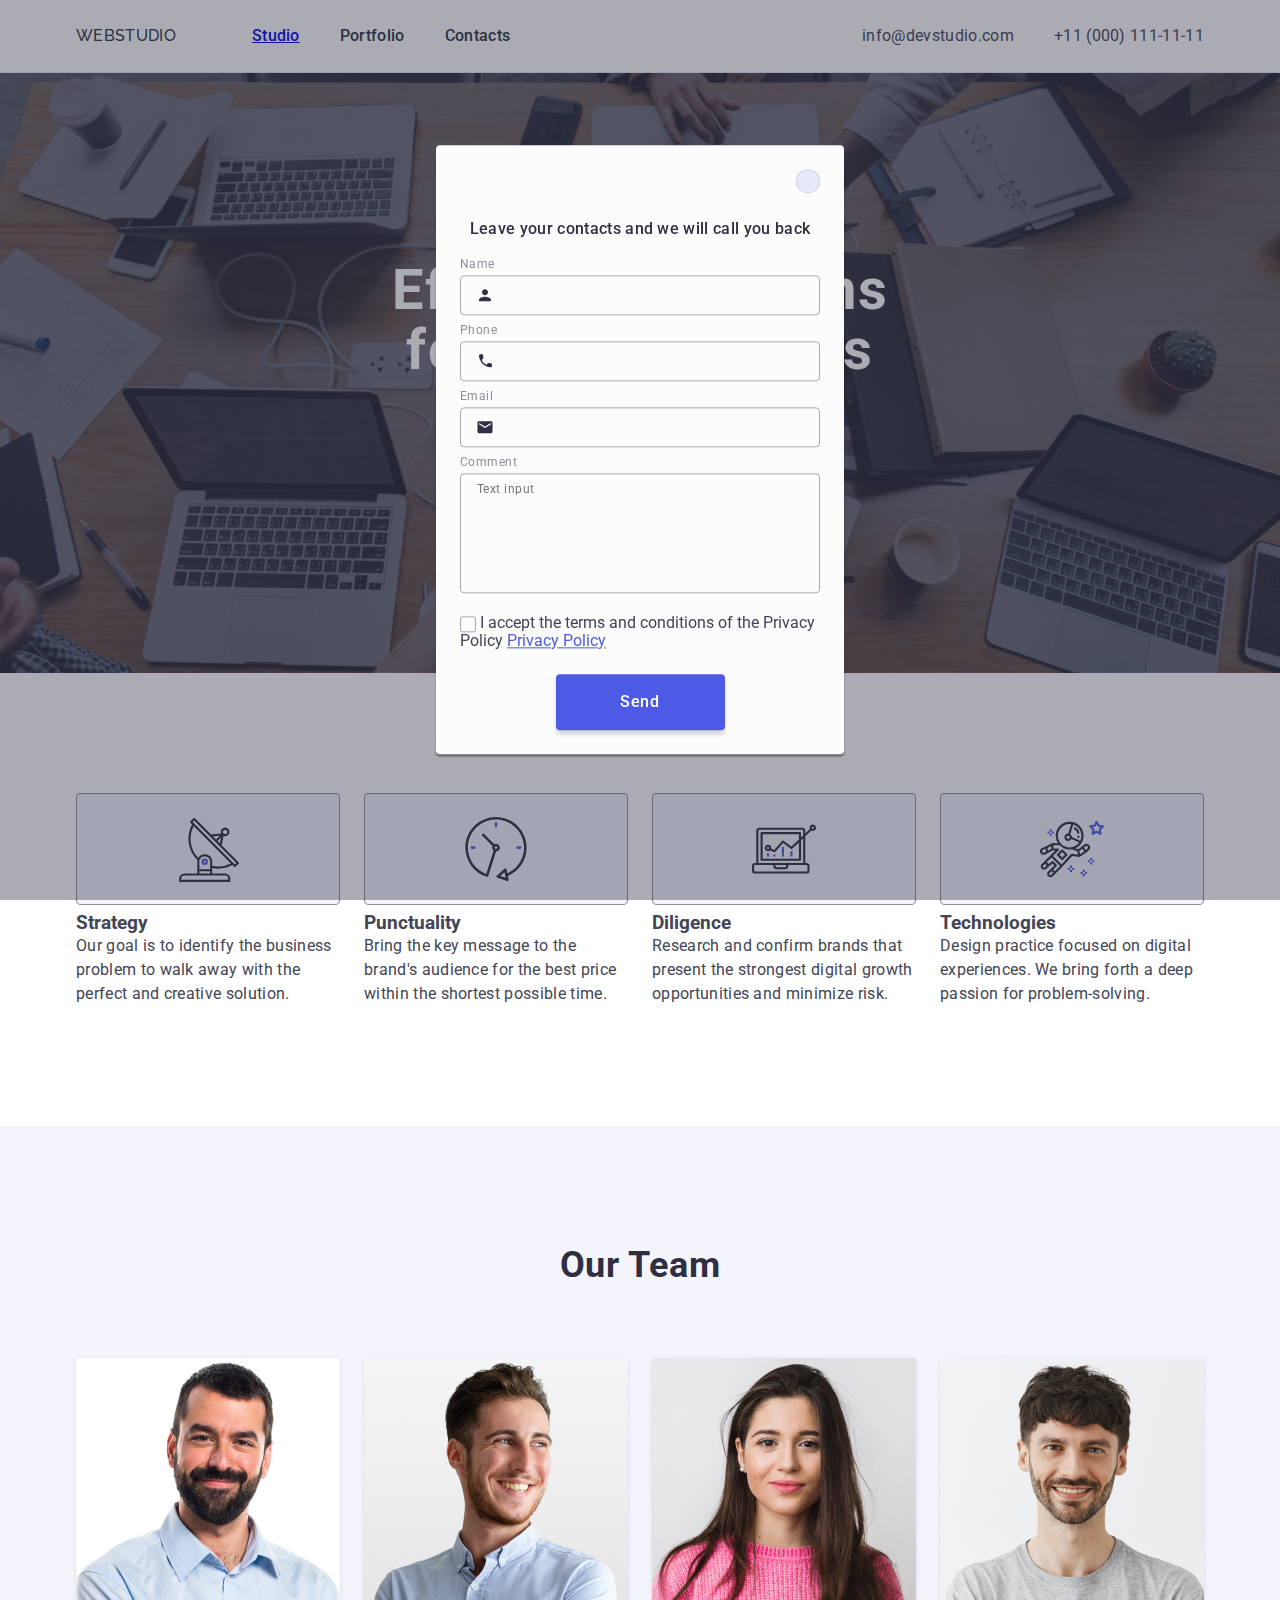
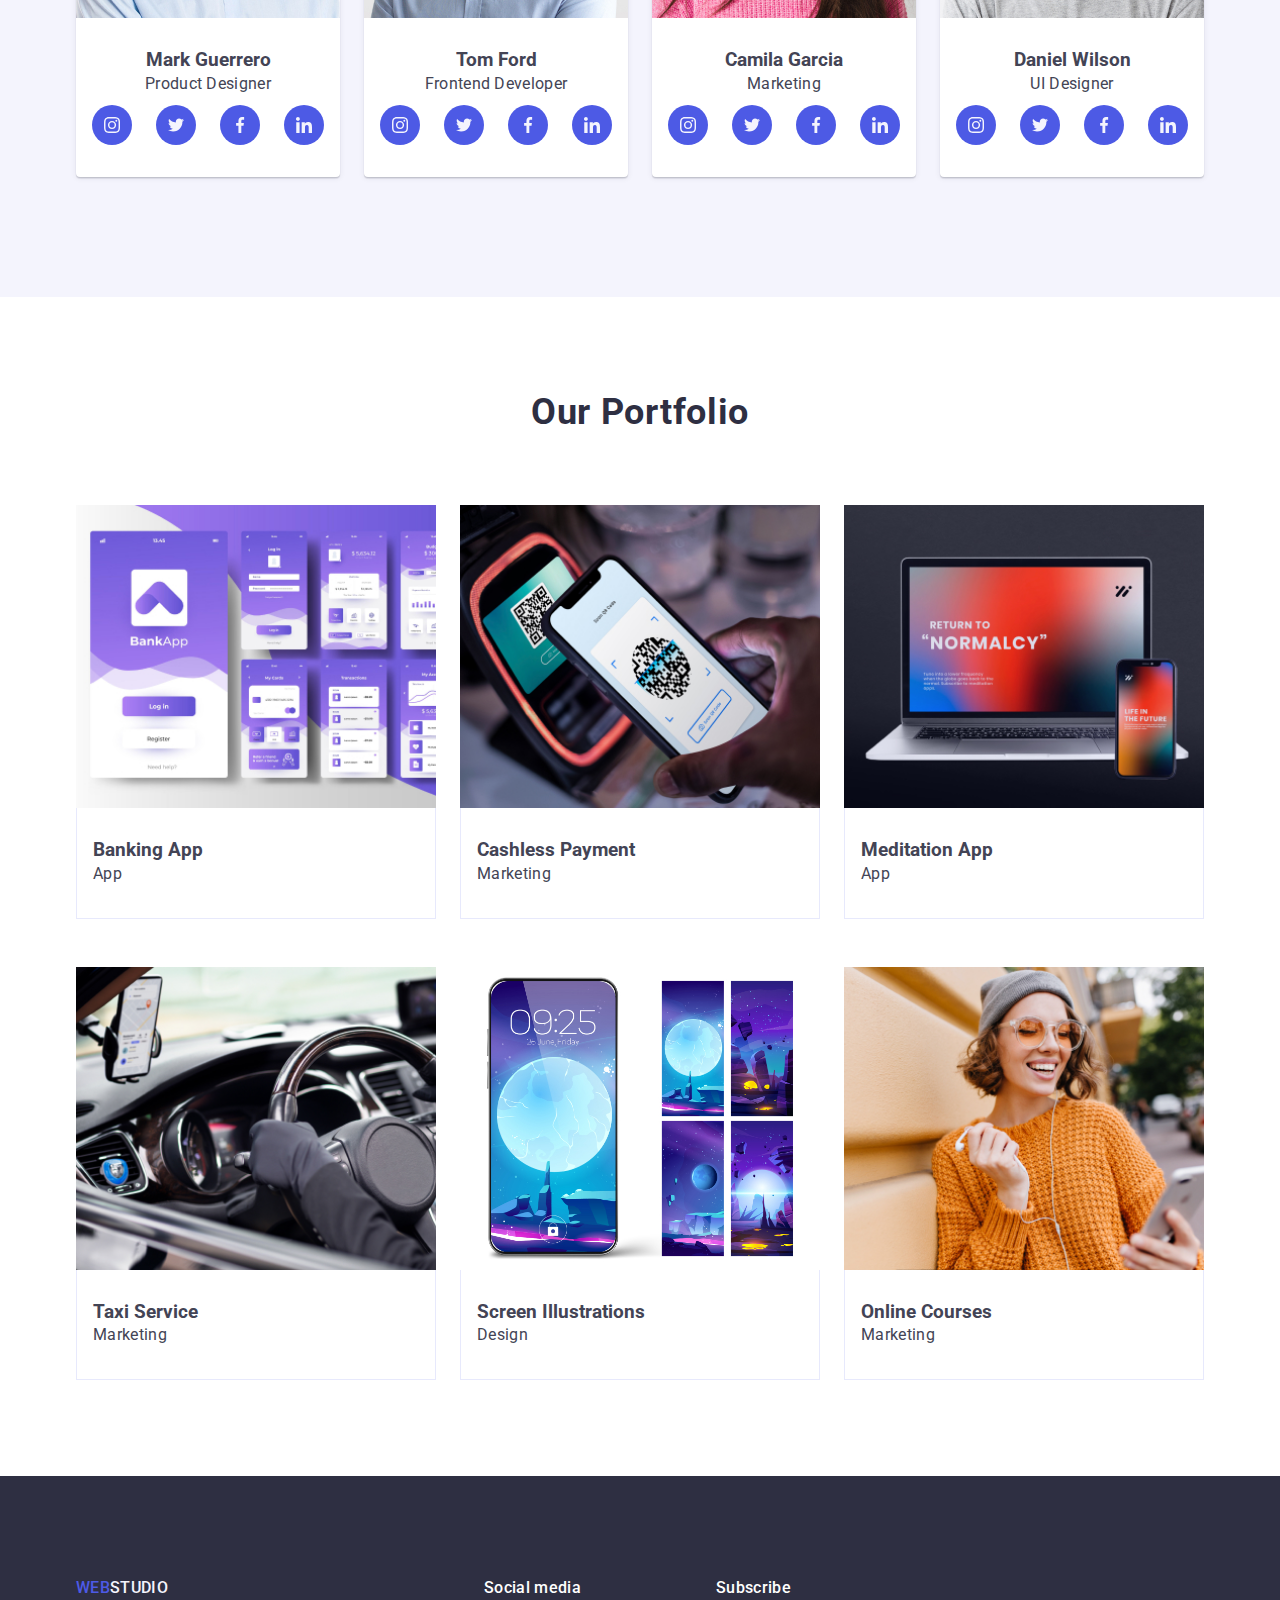
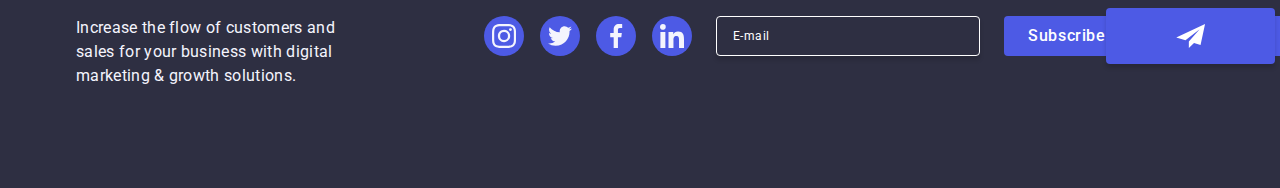
==== commit c1242bd7: "new" ====
--- a/index.html
+++ b/index.html
@@ -30,26 +30,30 @@
         Web<span class="hightlight">Studio</span>
         </a>
 
-
-        <ul class="my-links list is-open">
+<!-- ONE -->
+        <ul class="one-navi-list is-open">
             <li><a class="link-active html" href="./studio.html">Studio</a></li>
             <li><a class="link html" href="">Portfolio</a></li>
             <li><a class="link html" href="">Contacts</a></li>
         </ul>
     </nav>
+
+    <!-- TWO -->
     <address class="info">
-        <ul class="list information is-open">
-            <li><a class="address link" href="mailto:info@devstudio.com">info@devstudio.com</a></li>
-            <li><a class="address link" href="tel:+110001111111">+11 (000) 111-11-11</a></li>
+        <ul class="two-navi-list is-open">
+            <li><a class="address-link" href="mailto:info@devstudio.com">info@devstudio.com</a></li>
+            <li><a class="address-link" href="tel:+110001111111">+11 (000) 111-11-11</a></li>
         </ul>
     </address>
 
 
 <!-- MOBILNE MENU -->
 
-    <button class="mobile-menu-button" type="button">
-        <svg class="icon-menu" width="24" height="24">
-          <use href="./images/modal.svg#icon-mobile-menu" />
+    <button class="menu-icon-mm" type="button">
+
+        <svg class="icon-mm" width="24" height="24">
+            icon-menu
+          <use href="./images/modal.svg#icon-mobile-menu"></use>
         </svg>
       </button>
 
@@ -58,71 +62,84 @@
 
 <!-- MENU -->
 
-       <div class="mobile-menu is-open-mobile-menu">
+       <div class="mobile-menu is-open-mm"> 
+        
         <button class="x-button" type="button">
           <svg class="close" width="8" height="8">
-            <use href="./images/modal.svg#icon-close" />
+            <use href="./images/modal.svg#icon-close"></use>
           </svg>
         </button>
-        <div class="my-links mobile-nav">
-          <!-- <nav class="navigation-mobile"> -->
-            <ul class="menu-mobile">
+
+
+        <div class="one-navi-list-menu">
+         
+
+        
+            <ul class="one-navi-list mm">
+              
+
               <li>
-                <a class="mobile-studio link-active" href="./index.html">Studio</a>
+                <a class="link mm activ" href="./index.html">Studio</a>
+              
               </li>
-              <li><a class="mobile-studio" href="">Portfolio</a></li>
-              <li><a class="mobile-studio" href="">Contacts</a></li>
+              <li><a class="link mm" href="">Portfolio</a></li>
+             
+
+              <li><a class="link mm" href="">Contacts</a></li>
+              
             </ul>
-          <!-- </nav> -->
+      
         </div>
-        <div class="mobile-adres">
-          <!-- <address class="m-adres"> -->
-            <ul class="information contacts-mobile">
+
+        <div class="social-mobile-adres">
+         
+            <ul class="two-navi-list mm">
+               
               <li>
-                <a class="mobile-link-adres" href="mailto:info@devstudio.com"
+                <a class="address-link mm" href="mailto:info@devstudio.com"
                   >info@devstudio.com</a
                 >
               </li>
               <li>
-                <a class="mobile-link-adres" href="tel:+110001111111"
+                <a class="address-link mm" href="tel:+110001111111"
                   >+11 (000) 111-11-11</a
                 >
               </li>
             </ul>
-          <!-- </address> -->
-        </div>
-        <div class="mobile-social">
-          <ul class="social-media">
-            <li class="employe-social-media">
-              <a class="media" href="./index.html">
+          
+       
+      
+          <ul class="social-media mm">
+            <li class="employe-social-media">
+              <a class="media" href="https://www.facebook.com/" target="_blank">
                 <svg class="media-icon" width="24" height="24">
                   <use href="./images/icons.svg#icon-facebook"></use>
                 </svg>
               </a>
             </li>
             <li class="employe-social-media">
-              <a class="media" href="./index.html">
+              <a class="media" href="https://www.instagram.com/" target="_blank">
                 <svg class="media-icon" width="24" height="24">
                   <use href="./images/icons.svg#icon-instagram"></use>
                 </svg>
               </a>
             </li>
             <li class="employe-social-media">
-              <a class="media" href="./index.html">
+              <a class="media" href="https://www.twitter.com/" target="_blank">
                 <svg class="media-icon" width="24" height="24">
                   <use href="./images/icons.svg#icon-twitter"></use>
                 </svg>
               </a>
             </li>
             <li class="employe-social-media">
-              <a class="media" href="./index.html">
+              <a class="media" href="https://www.linkedin.com/" target="_blank">
                 <svg class="media-icon" width="24" height="24">
                   <use href="./images/icons.svg#icon-linkedin"></use>
                 </svg>
               </a>
             </li>
           </ul>
-        </div>
+       
       </div>
 
 </header>
@@ -317,36 +334,37 @@
 
 
         <div class="information-employee">
-        <h3 class="header-list">Mark Guerrero</h3>
-        <p class="header-style">Product Designer</p>
+        <h3 class="list-titles">Mark Guerrero</h3>
+        <p class="function">Product Designer</p>
 
 
 <!-- Lista sieci społecznościowych -->
 
 <ul class="third-socials">
-    <li class="third-social-media">
-        <a class="third-social-media-link" href="">
+    <li class="employe-social-media">
+        <!-- third-social-media -->
+        <a class="third-social-media-link" href="https://www.instagram.com/"   target="_blank">
             <svg class="icon-image" width="16" height="16">
                 <use href="./images/icons.svg#icon-instagram"></use></svg>
         </a>
     </li>
 
-    <li class="third-social-media">
-        <a class="third-social-media-link" href="">
+    <li class="employe-social-media">
+        <a class="third-social-media-link" href="https://www.twitter.com/"   target="_blank">
             <svg class="icon-image" width="16" height="16">
                 <use href="./images/icons.svg#icon-twitter"></use></svg>
         </a>
     </li>
 
-    <li class="third-social-media">
-        <a class="third-social-media-link" href="">
+    <li class="employe-social-media">
+        <a class="third-social-media-link" href="https://www.facebook.com/"   target="_blank">
             <svg class="icon-image" width="16" height="16">
                 <use href="./images/icons.svg#icon-facebook"></use></svg>
         </a>
     </li>
 
-    <li class="third-social-media">
-        <a class="third-social-media-link" href="">
+    <li class="employe-social-media">
+        <a class="third-social-media-link" href="https://www.linkedin.com/"   target="_blank">
             <svg class="icon-image" width="16" height="16">
                 <use href="./images/icons.svg#icon-linkedin"></use></svg>
         </a>
@@ -375,37 +393,38 @@
 
 
         <div class="information-employee">
-        <h3 class="header-list">Tom Ford</h3>
-        <p class="header-style">Frontend Developer</p>
+        <h3 class="list-titles">Tom Ford</h3>
+        <p class="function">Frontend Developer</p>
 
 
 
 <!-- Lista sieci społecznościowych -->
 
 <ul class="third-socials">
-    <li class="third-social-media">
-        <a class="third-social-media-link" href="">
+    <li class="employe-social-media">
+        <!-- third-social-media -->
+        <a class="third-social-media-link" href="https://www.instagram.com/"   target="_blank">
             <svg class="icon-image" width="16" height="16">
                 <use href="./images/icons.svg#icon-instagram"></use></svg>
         </a>
     </li>
 
-    <li class="third-social-media">
-        <a class="third-social-media-link" href="">
+    <li class="employe-social-media">
+        <a class="third-social-media-link" href="https://www.twitter.com/"   target="_blank">
             <svg class="icon-image" width="16" height="16">
                 <use href="./images/icons.svg#icon-twitter"></use></svg>
         </a>
     </li>
 
-    <li class="third-social-media">
-        <a class="third-social-media-link" href="">
+    <li class="employe-social-media">
+        <a class="third-social-media-link" href="https://www.facebook.com/"   target="_blank">
             <svg class="icon-image" width="16" height="16">
                 <use href="./images/icons.svg#icon-facebook"></use></svg>
         </a>
     </li>
 
-    <li class="third-social-media">
-        <a class="third-social-media-link" href="">
+    <li class="employe-social-media">
+        <a class="third-social-media-link" href="https://www.linkedin.com/"   target="_blank">
             <svg class="icon-image" width="16" height="16">
                 <use href="./images/icons.svg#icon-linkedin"></use></svg>
         </a>
@@ -433,43 +452,45 @@
         />
 
         <div class="information-employee">
-        <h3 class="header-list">Camila Garcia</h3>
-        <p class="header-style">Marketing</p>
+        <h3 class="list-titles">Camila Garcia</h3>
+        <p class="function">Marketing</p>
 
 
 
         <!-- Lista sieci społecznościowych -->
 
-<ul class="third-socials">
-    <li class="third-social-media">
-        <a class="third-social-media-link" href="">
-            <svg class="icon-image" width="16" height="16">
-                <use href="./images/icons.svg#icon-instagram"></use></svg>
-        </a>
-    </li>
-
-    <li class="third-social-media">
-        <a class="third-social-media-link" href="">
-            <svg class="icon-image" width="16" height="16">
-                <use href="./images/icons.svg#icon-twitter"></use></svg>
-        </a>
-    </li>
-
-    <li class="third-social-media">
-        <a class="third-social-media-link" href="">
-            <svg class="icon-image" width="16" height="16">
-                <use href="./images/icons.svg#icon-facebook"></use></svg>
-        </a>
-    </li>
-
-    <li class="third-social-media">
-        <a class="third-social-media-link" href="">
-            <svg class="icon-image" width="16" height="16">
-                <use href="./images/icons.svg#icon-linkedin"></use></svg>
-        </a>
-    </li>
-
-</ul>
+        <ul class="third-socials">
+            <li class="employe-social-media">
+                <!-- third-social-media -->
+                <a class="third-social-media-link" href="https://www.instagram.com/"   target="_blank">
+                    <svg class="icon-image" width="16" height="16">
+                        <use href="./images/icons.svg#icon-instagram"></use></svg>
+                </a>
+            </li>
+        
+            <li class="employe-social-media">
+                <a class="third-social-media-link" href="https://www.twitter.com/"   target="_blank">
+                    <svg class="icon-image" width="16" height="16">
+                        <use href="./images/icons.svg#icon-twitter"></use></svg>
+                </a>
+            </li>
+        
+            <li class="employe-social-media">
+                <a class="third-social-media-link" href="https://www.facebook.com/"   target="_blank">
+                    <svg class="icon-image" width="16" height="16">
+                        <use href="./images/icons.svg#icon-facebook"></use></svg>
+                </a>
+            </li>
+        
+            <li class="employe-social-media">
+                <a class="third-social-media-link" href="https://www.linkedin.com/"   target="_blank">
+                    <svg class="icon-image" width="16" height="16">
+                        <use href="./images/icons.svg#icon-linkedin"></use></svg>
+                </a>
+            </li>
+        
+        </ul>
+
         </div>
     </li>
 
@@ -490,42 +511,43 @@
         />
 
         <div class="information-employee">
-        <h3 class="header-list">Daniel Wilson</h3>
-        <p class="header-style">UI Designer</p>
+        <h3 class="list-titles">Daniel Wilson</h3>
+        <p class="function">UI Designer</p>
 
 
         <!-- Lista sieci społecznościowych -->
 
-<ul class="third-socials">
-    <li class="third-social-media">
-        <a class="third-social-media-link" href="">
-            <svg class="icon-image" width="16" height="16">
-                <use href="./images/icons.svg#icon-instagram"></use></svg>
-        </a>
-    </li>
-
-    <li class="third-social-media">
-        <a class="third-social-media-link" href="">
-            <svg class="icon-image" width="16" height="16">
-                <use href="./images/icons.svg#icon-twitter"></use></svg>
-        </a>
-    </li>
-
-    <li class="third-social-media">
-        <a class="third-social-media-link" href="">
-            <svg class="icon-image" width="16" height="16">
-                <use href="./images/icons.svg#icon-facebook"></use></svg>
-        </a>
-    </li>
-
-    <li class="third-social-media">
-        <a class="third-social-media-link" href="">
-            <svg class="icon-image" width="16" height="16">
-                <use href="./images/icons.svg#icon-linkedin"></use></svg>
-        </a>
-    </li>
-
-</ul>
+        <ul class="third-socials">
+            <li class="employe-social-media">
+                <!-- third-social-media -->
+                <a class="third-social-media-link" href="https://www.instagram.com/"   target="_blank">
+                    <svg class="icon-image" width="16" height="16">
+                        <use href="./images/icons.svg#icon-instagram"></use></svg>
+                </a>
+            </li>
+        
+            <li class="employe-social-media">
+                <a class="third-social-media-link" href="https://www.twitter.com/"   target="_blank">
+                    <svg class="icon-image" width="16" height="16">
+                        <use href="./images/icons.svg#icon-twitter"></use></svg>
+                </a>
+            </li>
+        
+            <li class="employe-social-media">
+                <a class="third-social-media-link" href="https://www.facebook.com/"   target="_blank">
+                    <svg class="icon-image" width="16" height="16">
+                        <use href="./images/icons.svg#icon-facebook"></use></svg>
+                </a>
+            </li>
+        
+            <li class="employe-social-media">
+                <a class="third-social-media-link" href="https://www.linkedin.com/"   target="_blank">
+                    <svg class="icon-image" width="16" height="16">
+                        <use href="./images/icons.svg#icon-linkedin"></use></svg>
+                </a>
+            </li>
+        
+        </ul>
 
 
         </div>
@@ -534,8 +556,6 @@
     </ul>
 </div>
         </section>
-
-
 
 
 
@@ -858,23 +878,24 @@
     <p class="text-social-media">Social media</p>  
     
     <ul class="footer-socials">
-    <li class="footer-social-media">
-        <a class="social-media-link" href="">
+    <li class="employe-social-media">
+        <!-- footer-social-media -->
+        <a class="social-media-link" href="https://www.instagram.com/" target="_blank">
             <svg class="icon-image" width="24" height="24">
                 <use href="./images/icons.svg#icon-instagram"></use></svg>
         </a>
     </li>
     
-    <li class="footer-social-media">
-        <a class="social-media-link" href="">
+    <li class="employe-social-media">
+        <a class="social-media-link" href="https://www.twitter.com/" target="_blank">
             <svg class="icon-image" width="24" height="24">
                 <use href="./images/icons.svg#icon-twitter"></use></svg>
         </a>
     </li>
     
     
-    <li class="footer-social-media">
-        <a class="social-media-link" href="">
+    <li class="employe-social-media">
+        <a class="social-media-link" href="https://www.facebook.com/" target="_blank">
             <svg class="icon-image" width="24" height="24">
                 <use href="./images/icons.svg#icon-facebook"></use></svg>
         </a>
@@ -882,8 +903,8 @@
     
     
     
-    <li class="footer-social-media">
-        <a class="social-media-link" href="">
+    <li class="employe-social-media">
+        <a class="social-media-link" href="https://www.linkedin.com/" target="_blank">
             <svg class="icon-image" width="24" height="24">
                 <use href="./images/icons.svg#icon-linkedin"></use></svg>
         </a>
@@ -917,7 +938,7 @@
     </footer>
 
 
-<!-- Okno modalne is-hidden  -->
+<!-- Okno modalne is-hidden is-open -->
 
     <div class="backdrop is-open" data-modal>
 
--- a/css/styles.css
+++ b/css/styles.css
@@ -130,15 +130,15 @@
         font-style: normal;
     }
     
-    .information {
+    .one-navi-list {
         display: none;
     }
     
-    .mobile-nav {
+    .two-navi-list  {
         display: none;
     }
     
-    .mobile-link-adres {
+    .address-link {
         color: var(--color-slate);
         font-style: normal;
         text-decoration: none;
@@ -148,18 +148,18 @@
         letter-spacing: 0.04em;
     }
     
-    .mobile-link-adres:hover,
-    .mobile-link-adres:focus {
+    .address-link:hover,
+    .address-link:focus {
         color: var(--color-ocean);
     }
     
-    .mobile-link-adres:active {
+    .address-link:active {
         color: var(--color-ocean);
     }
     
    /* MENU */
     
-    .icon-menu {
+    .icon-mm {
         fill: #2f2f37;
         cursor: pointer;
     }
@@ -183,39 +183,39 @@
         transform: translateX(100%);
     }
 
-    .mobile-social {
+    .social-media .mm {
         display: flex;
         flex-direction: row;
         justify-content: space-between;
         margin-top: 48px;
     }
 
-    .menu-mobile {
+    .one-navi-list.mm {
         display: flex;
         flex-direction: column;
         padding: 0;
         gap: 40px;
     }
 
-    .mobile-studio {
+    .link .mm .activ {
         color: var(--color-ocean);
     }
 
-    .mobile-studio::after {
+    .activ::after {
         content: "";
         opacity: 0;
         visibility: hidden;
         pointer-events: none;
     }
 
-    .contacts-mobile {
+    .two-navi-list.mm {
         display: flex;
         flex-direction: column;
         gap: 24px;
         padding: 0;
     }
 
-    .mobile-studio {
+    .link.mm {
         font-size: 36px;
         font-weight: 700;
         line-height: 1.2;
@@ -224,18 +224,18 @@
         padding: 0;
     }
 
-    .mobile-link-adres {
+    .address-link.mm {
         font-weight: 500;
         font-size: 20px;
         line-height: 1.2;
         letter-spacing: 0.02em;
     }
 
-    .mobile-menu .is-open-mobile-menu {
+    .mobile-menu .is-open-mm {
         transform: translateX(0);
     }
 
-    .mobile-menu-button {
+    .menu-icon-mm {
         background-color: transparent;
         border: none;
         padding: 0;
@@ -383,7 +383,7 @@
     }
     
     
-    .header-style {
+    .function {
         font-size: 16px;
         line-height: 1.5;
         letter-spacing: 0.02em;
@@ -398,10 +398,24 @@
         margin: 9px 16px 0px 16px;
     }
     
-    .icon-image :hover,
-    .icon-image :focus {
+
+    .third-social-media-link {
+        width: 100%;
+        height: 100%;
+        background-color: var(--color-iris);
+        border-radius:50%;
+        display: flex; 
+        align-items: center; 
+        justify-content: center; 
+        transition: background-color 250ms cubic-bezier(0.4, 0, 0.2, 1);
+    }
+    
+    .third-social-media-link:hover, .third-social-media-link:focus {
         background-color: var(--color-ocean);
     }
+
+
+  
     
     /* Portfolio - czwarta sekcja */
 
@@ -462,14 +476,14 @@
     }
     
     
-    .header-list{
+    .list.titles {
         color: var(--color-navy-blue);
         line-height: 1.2;
         letter-spacing: 0.02em;
         margin-bottom: 8px;
     }
     
-    .header-list .mobile {
+    .list-titles .mobile {
         font-size: 36px;
         font-weight: 700;
         text-align: center;
@@ -495,6 +509,8 @@
         margin-right: 0;
         align-content: center;
         text-align: center;
+        color:var(--color-iris);
+        text-transform: uppercase;
         padding: 0;
         margin-bottom: 16px;
     }
@@ -529,7 +545,23 @@
         display: block;
         text-align: center;
     }
-    
+
+    .footer-socials {
+        display: flex; 
+        gap: 16px;
+    }
+
+    .social-media-link {
+        width: 100%;
+        height: 100%;
+        background-color: var(--color-iris);
+        border-radius:50%;
+        display: flex; 
+        align-items: center; 
+        justify-content: center; 
+        transition: background-color 250ms cubic-bezier(0.4, 0, 0.2, 1);
+    }
+
     .social-media-link:hover,
     .social-media-link:focus {
         background-color: #31d0aa;
@@ -604,7 +636,7 @@
     
 
 
-
+/* IKONY */
 
     .employe-social-media {
         width: 40px;
@@ -723,7 +755,7 @@
         font-size: 12px;
         line-height: 1.17;
         letter-spacing: 0.04em;
-        color: #8e8f99;
+        color: var(--color-modal);
         padding: 0;
         display: block;
         margin-bottom: 4px;
@@ -814,7 +846,7 @@
         top: 24px;
         right: 24px;
         background-color: #e7e9fc;
-        fill: #2e2f42;
+        fill: var(--color-navy-blue);
         border: 1px solid rgba(0, 0, 0, 0.1);
         transition: background-color 250ms cubic-bezier(0.4, 0, 0.2, 1),
             border 250ms cubic-bezier(0.4, 0, 0.2, 1);
@@ -864,7 +896,7 @@
     .check:checked + .modal-label span {
         background-color: var(--color-ocean);
         border: none;
-        fill: #f4f4fd;
+        fill: var(--color-text);
     }
     
     .privacy-link {
@@ -894,13 +926,13 @@
        
 
 
-        .information {
+        .two-navi-list {
             display: flex;
             flex-wrap: wrap;
             gap: 12px;
             justify-content: flex-end;
         }
-        .my-links {
+        .one-navi-list{
             display: flex;
             font-weight: 500;
             font-size: 16px;
@@ -909,13 +941,13 @@
             padding: 24px 0;
             gap: 40px;
         }
-        .link-active {
+        .active {
             position: relative;
-            color: #404bbf;
-        }
-        .link-active ::after {
+            color: var(--color-ocean);
+        }
+        .active ::after {
             content: "";
-            background-color: #404bbf;
+            background-color: var(--color-ocean);
             width: 100%;
             height: 4px;
             border-radius: 2px;
@@ -930,7 +962,7 @@
             margin-right: 120px;
         }
         .mobile-menu,
-        .mobile-menu-button {
+        .menu-icon-mm {
             display: none;
         }
 
@@ -1085,17 +1117,17 @@
             margin-right: 76px;
         }
     
-        .link-active,
-        .information {
+        .one-navi-list,
+        .two-navi-list {
             flex-direction: row;
         }
-        .information {
+        .two-navi-list {
             gap: 40px;
             padding: 24px 0;
             margin-right: 0;
             justify-content: flex-end;
         }
-        .address {
+        .address-link {
             font-size: 16px;
             line-height: 1.5;
             letter-spacing: 0.02em;
@@ -1126,8 +1158,8 @@
 
         .icon {
             display: block;
-            background: #f4f4fd;
-            border: 1px solid #8e8f99;
+            background: var(--color-button-cloud);
+            border: 1px solid var(--color-modal);
             border-radius: 4px;
             width: 264px;
             height: 112px;
@@ -1145,9 +1177,9 @@
         }
 
         .header-style {
-            font-weight: inherit;
-        }
-
+             font-weight: inherit;
+             text-align: left;
+        }
 
 
         /* 3 */
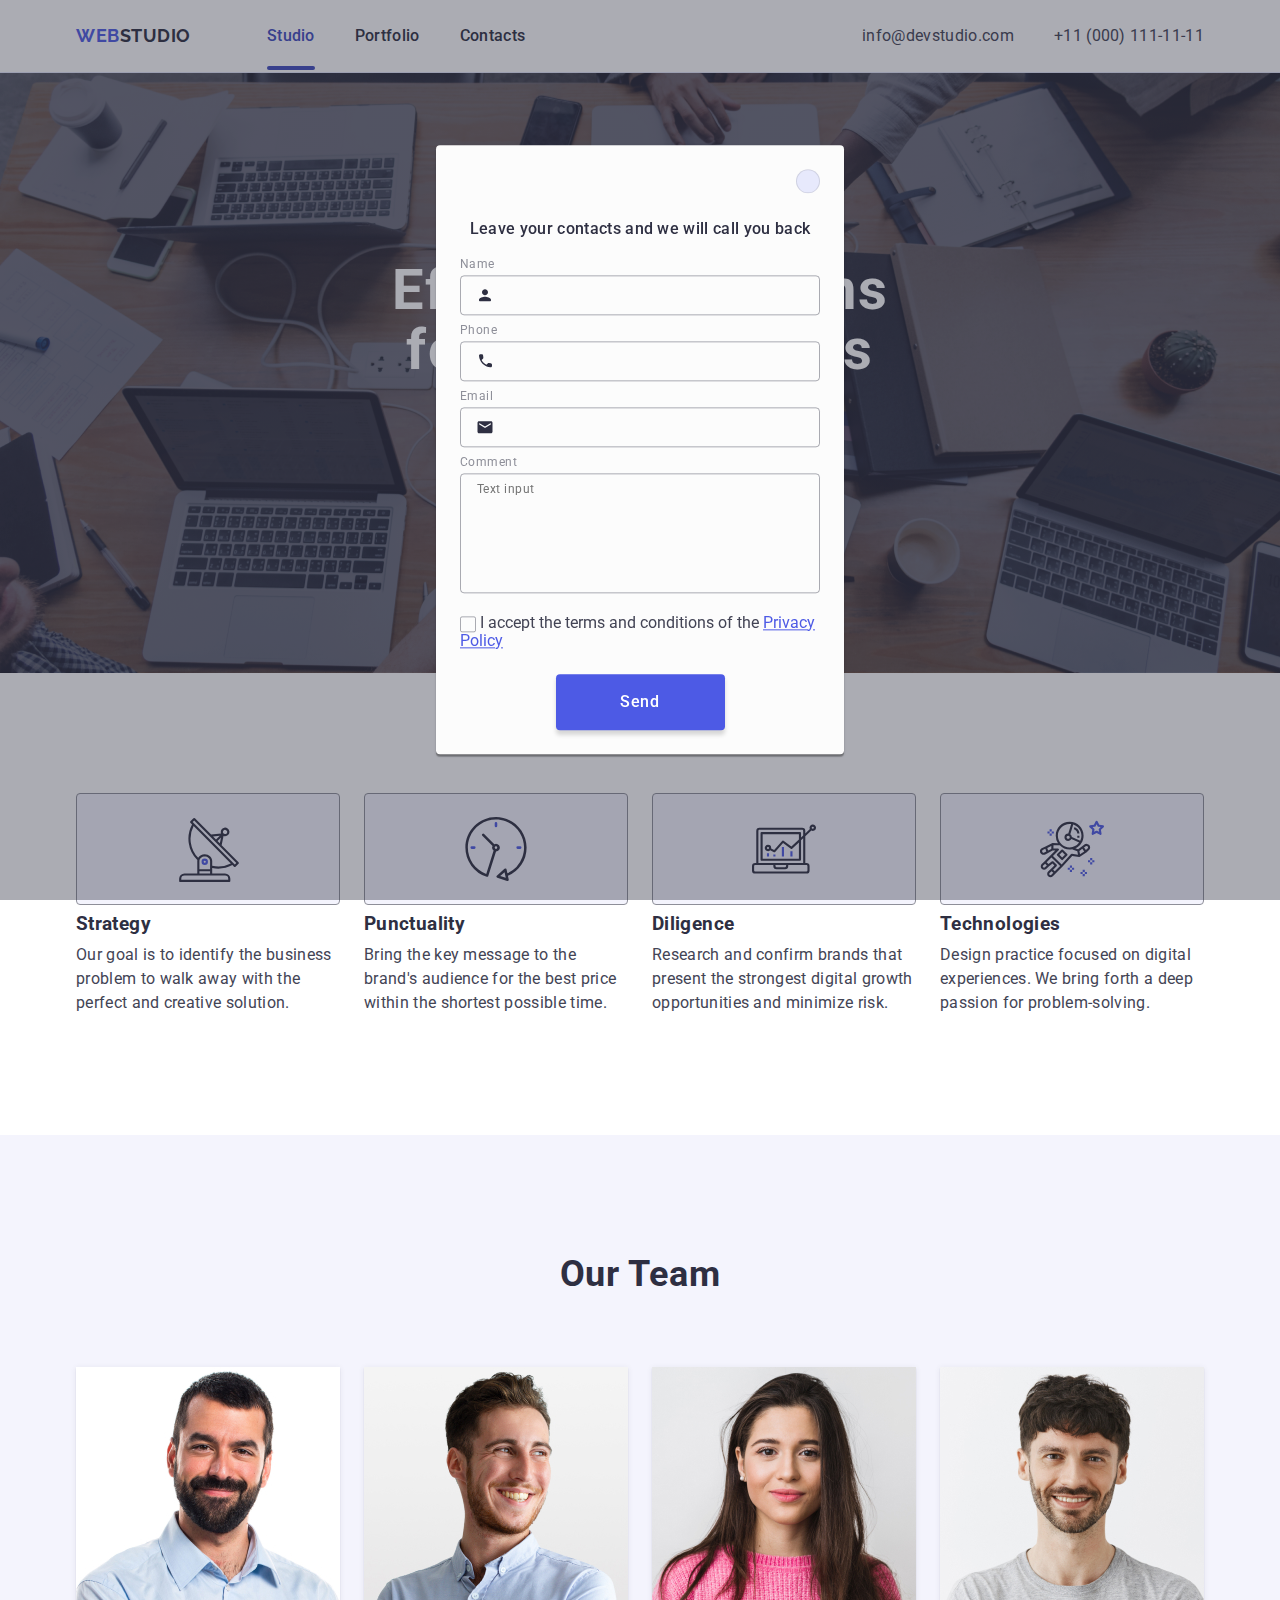
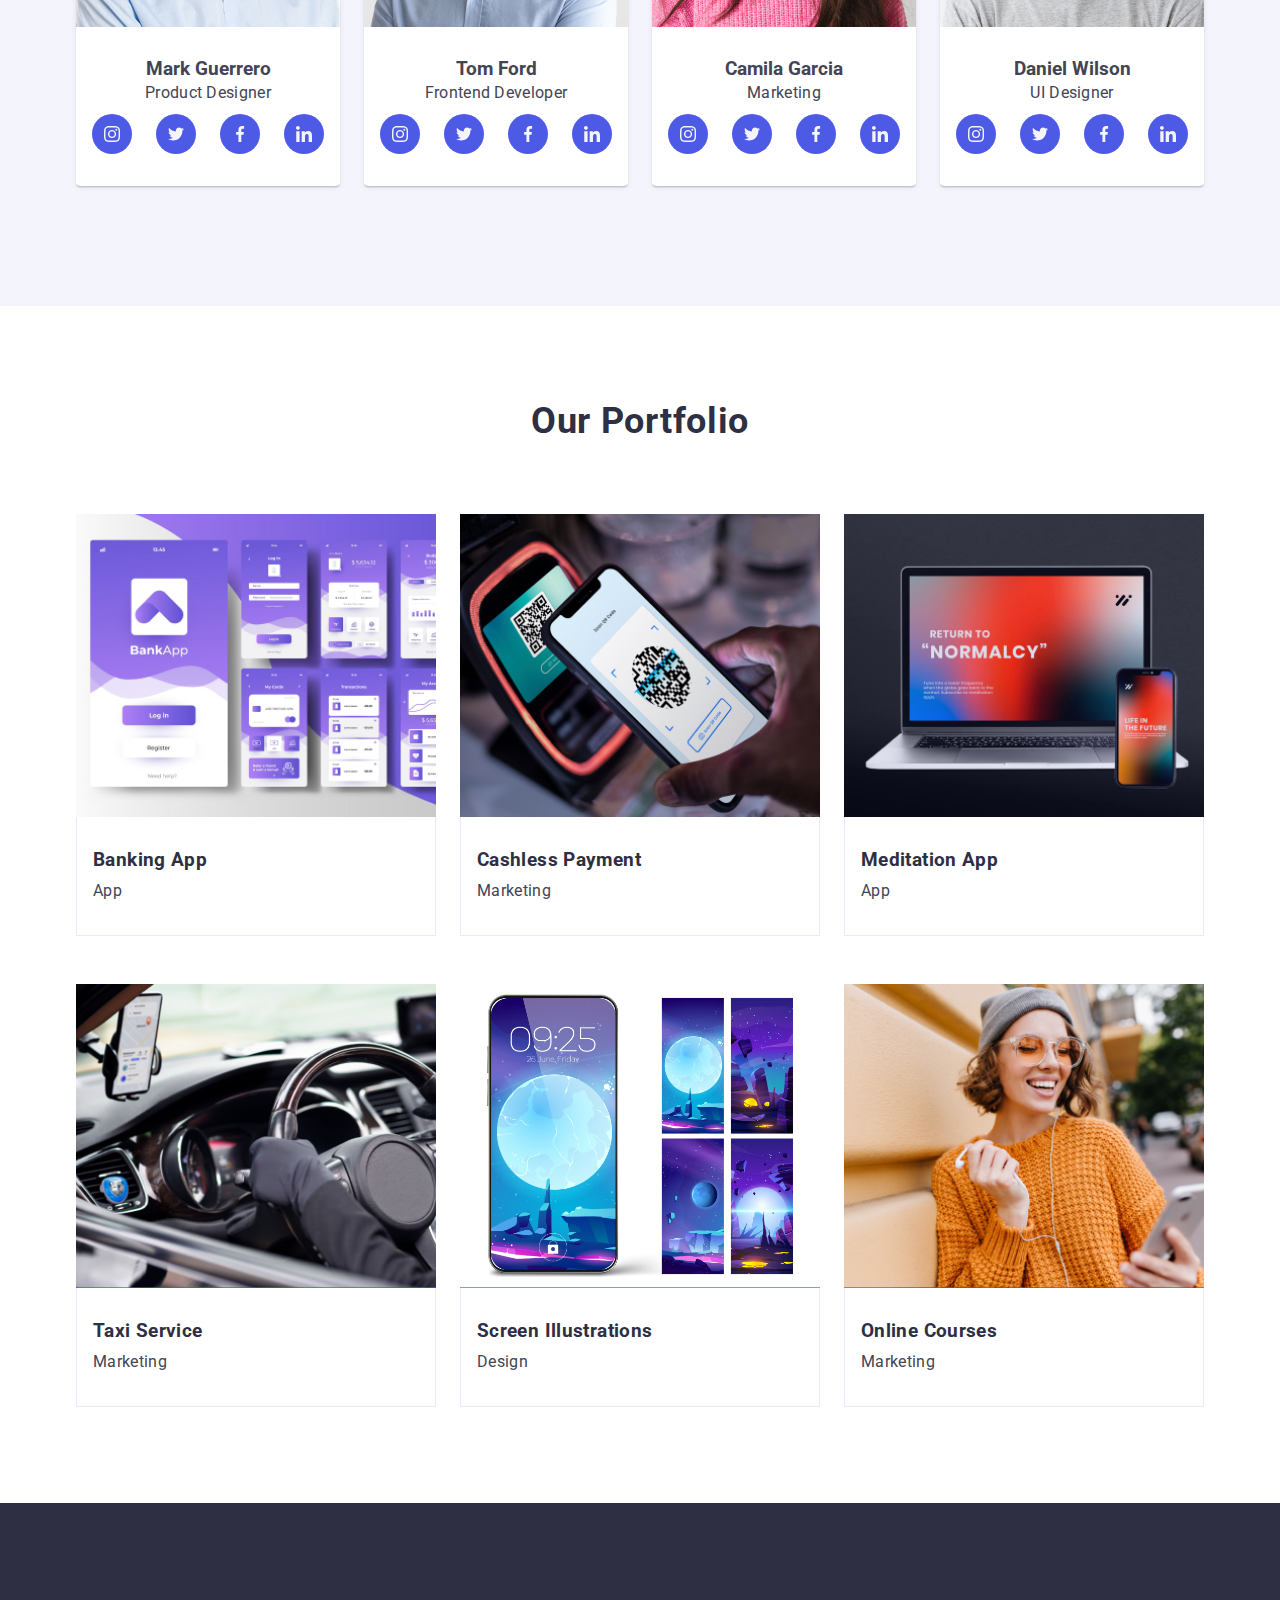
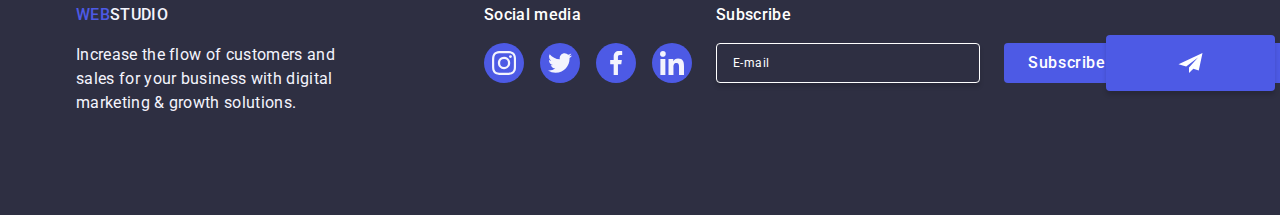
==== commit b5c6b6b1: "new" ====
--- a/index.html
+++ b/index.html
@@ -956,6 +956,7 @@
             <form class="modal-form">
 
                 <div class="input-container">
+
                     <label class="modal-label" for="user-name">Name</label>
 
                     <div class="form-label">
@@ -964,7 +965,7 @@
                     type="text" 
                     id="user-name" 
                     name="user-name" 
-                    required/>
+                    />
 
                     <svg class="icon-modal" width="18" height="24">
                         <use href="./images/icons.svg#icon-person">
@@ -982,7 +983,8 @@
                     type="tel"
                     id="phone" 
                     name="user-tel" 
-                    required/>
+                    pattern="^\d+$"
+                    />
 
                     <svg class="icon-modal" width="18" height="24">
                     <use href="./images/icons.svg#icon-phone">
@@ -1021,7 +1023,13 @@
         
 
                 <div class="checkbox-container">
-                        <input class="visually-hidden check" type="checkbox"  name="user-privacy"  id="user-privacy"  value="true" required/>
+                        <input 
+                        class="visually-hidden modal-check" 
+                        type="checkbox"  
+                        name="user-privacy"  
+                        id="user-privacy"  
+                        value="true" 
+                        required/>
                         
 
                         <label class="checkbox-label" for="user-privacy">
@@ -1031,8 +1039,8 @@
                     <use href="./images/icons.svg#icon-check"></use>
                   </svg>
             </span>
-            I accept the terms and conditions of the Privacy Policy
-            <a class="privacy-link" href="">Privacy Policy</a>
+            I accept the terms and conditions of the
+            <a href="" class="privacy-link" >Privacy Policy</a>
                         </label>
                     </div>
         
--- a/css/styles.css
+++ b/css/styles.css
@@ -88,25 +88,6 @@
         align-items: center;
     }
     
-    .logo {
-        font-family: "Raleway", sans-serif;
-        color: var(--color-iris);
-        font-weight: 700;
-        font-size: 18px;
-        line-height: 1.17;
-        letter-spacing: 0.03em;
-        text-transform: uppercase;
-        text-decoration: none;
-    
-        display: flex;
-        padding-top: 16px;
-        padding-bottom: 16px;
-        padding-left: 0;
-    }
-    
-    .logo .hightlight {
-        color: var(--color-navy-blue);
-    }
     
     .link {
         color: var(--color-navy-blue);
@@ -120,6 +101,28 @@
         position: relative;
         transition: color 250ms cubic-bezier(0.4, 0, 0.2, 1);
     }
+
+    .logo {
+        font-family: "Raleway", sans-serif;
+        color: var(--color-iris);
+        font-weight: 700;
+        font-size: 18px;
+        line-height: 1.17;
+        letter-spacing: 0.03em;
+        text-transform: uppercase;
+        text-decoration: none;
+    
+        display: flex;
+        padding-top: 16px;
+        padding-bottom: 16px;
+        padding-left: 0;
+    }
+    
+    .logo .hightlight {
+        color: var(--color-navy-blue);
+    }
+    
+    
     
     .link:hover,
     .link:focus {
@@ -138,6 +141,37 @@
         display: none;
     }
     
+    .html {
+        color:var(--color-navy-blue);
+        position: relative;
+        padding: 24px 0;
+       
+    
+        transition: color 250ms cubic-bezier(0.4, 0, 0.2, 1);
+    }
+    
+    .link-active {
+        color: var(--color-ocean);
+        font-weight: 500; 
+        text-decoration: none;
+    }
+    
+    
+      .link-active::after {
+        content: '';
+        color: var(--color-ocean);
+        position: absolute;
+        left: 0;
+        bottom: -1px;
+        height: 4px;
+        background-color:var(--color-ocean);
+        border-radius: 2px;
+        width:100%;   
+        
+    }
+
+
+
     .address-link {
         color: var(--color-slate);
         font-style: normal;
@@ -156,7 +190,9 @@
     .address-link:active {
         color: var(--color-ocean);
     }
-    
+
+
+
    /* MENU */
     
     .icon-mm {
@@ -476,14 +512,14 @@
     }
     
     
-    .list.titles {
+    .header-list {
         color: var(--color-navy-blue);
         line-height: 1.2;
         letter-spacing: 0.02em;
         margin-bottom: 8px;
     }
     
-    .list-titles .mobile {
+    .header-list .mobile {
         font-size: 36px;
         font-weight: 700;
         text-align: center;
@@ -781,7 +817,6 @@
         font-family: "Roboto", sans-serif;
         font-weight: 400;
         font-size: 12px;
-        /* font-size: 18px; */
         line-height: 1.17;
         letter-spacing: 0.04em;
         outline: transparent;
@@ -804,9 +839,11 @@
     .checkbox-container {
         display: flex;
         margin-bottom: 24px;
+        
     }
     
     .checkbox {
+        
         border-radius: 2px;
         border: 1px solid rgba(46, 47, 66, 0.4);
         width: 16px;
@@ -875,35 +912,41 @@
         transition: fill 250ms cubic-bezier(0.4, 0, 0.2, 1);
     }
     
+
+
     .privacy {
         width: 16px;
         height: 16px;
         border: 1px solid rgba(46, 47, 66, 0.4);
         border-radius: 2px;
         transition: background-color 250ms cubic-bezier(0.4, 0, 0.2, 1),
-            border 250ms cubic-bezier(0.4, 0, 0.2, 1),
-            fill 250ms cubic-bezier(0.4, 0, 0.2, 1);
+          border 250ms cubic-bezier(0.4, 0, 0.2, 1),
+          fill 250ms cubic-bezier(0.4, 0, 0.2, 1);
         display: inline-flex;
         align-items: center;
         justify-content: center;
         fill: transparent;
     }
-    
-    .check {
+
+   .modal-check {
         cursor: pointer;
-    }
-    
-    .check:checked + .modal-label span {
+       }
+
+    .modal-check:checked + .user-privacy span {
         background-color: var(--color-ocean);
         border: none;
         fill: var(--color-text);
     }
-    
-    .privacy-link {
+
+   
+    .privacy-link { 
         color: var(--color-iris);
     }
     
-
+    .checkbox-label {
+        font-family: "Roboto", sans-serif;
+        font-weight: 400;
+    }
 
     @media (min-resolution: 192dpi) {
         .first-section {
@@ -1110,28 +1153,54 @@
             padding-right: 15px;
         }
       
-
-        
+     
+
         .logo {
             padding: 0;
             margin-right: 76px;
-        }
-    
+           
+        }
+
+
         .one-navi-list,
         .two-navi-list {
             flex-direction: row;
         }
+
         .two-navi-list {
             gap: 40px;
             padding: 24px 0;
             margin-right: 0;
             justify-content: flex-end;
         }
+
         .address-link {
             font-size: 16px;
             line-height: 1.5;
             letter-spacing: 0.02em;
         }
+
+       
+       .link-activ {
+        font-weight: 500;
+        font-size: 16px;
+        line-height: 1.5;
+        letter-spacing: 0.02em;
+        color: #2e2f42;
+        padding-top: 24px;
+        padding-bottom: 24px;
+        position: relative;
+        transition: color 250ms cubic-bezier(0.4, 0, 0.2, 1);
+       }
+
+        .link-active:hover,
+        .link-active:focus {
+            color: var(--color-ocean);
+            
+        }
+
+      
+       
        
 /* 1 */
 
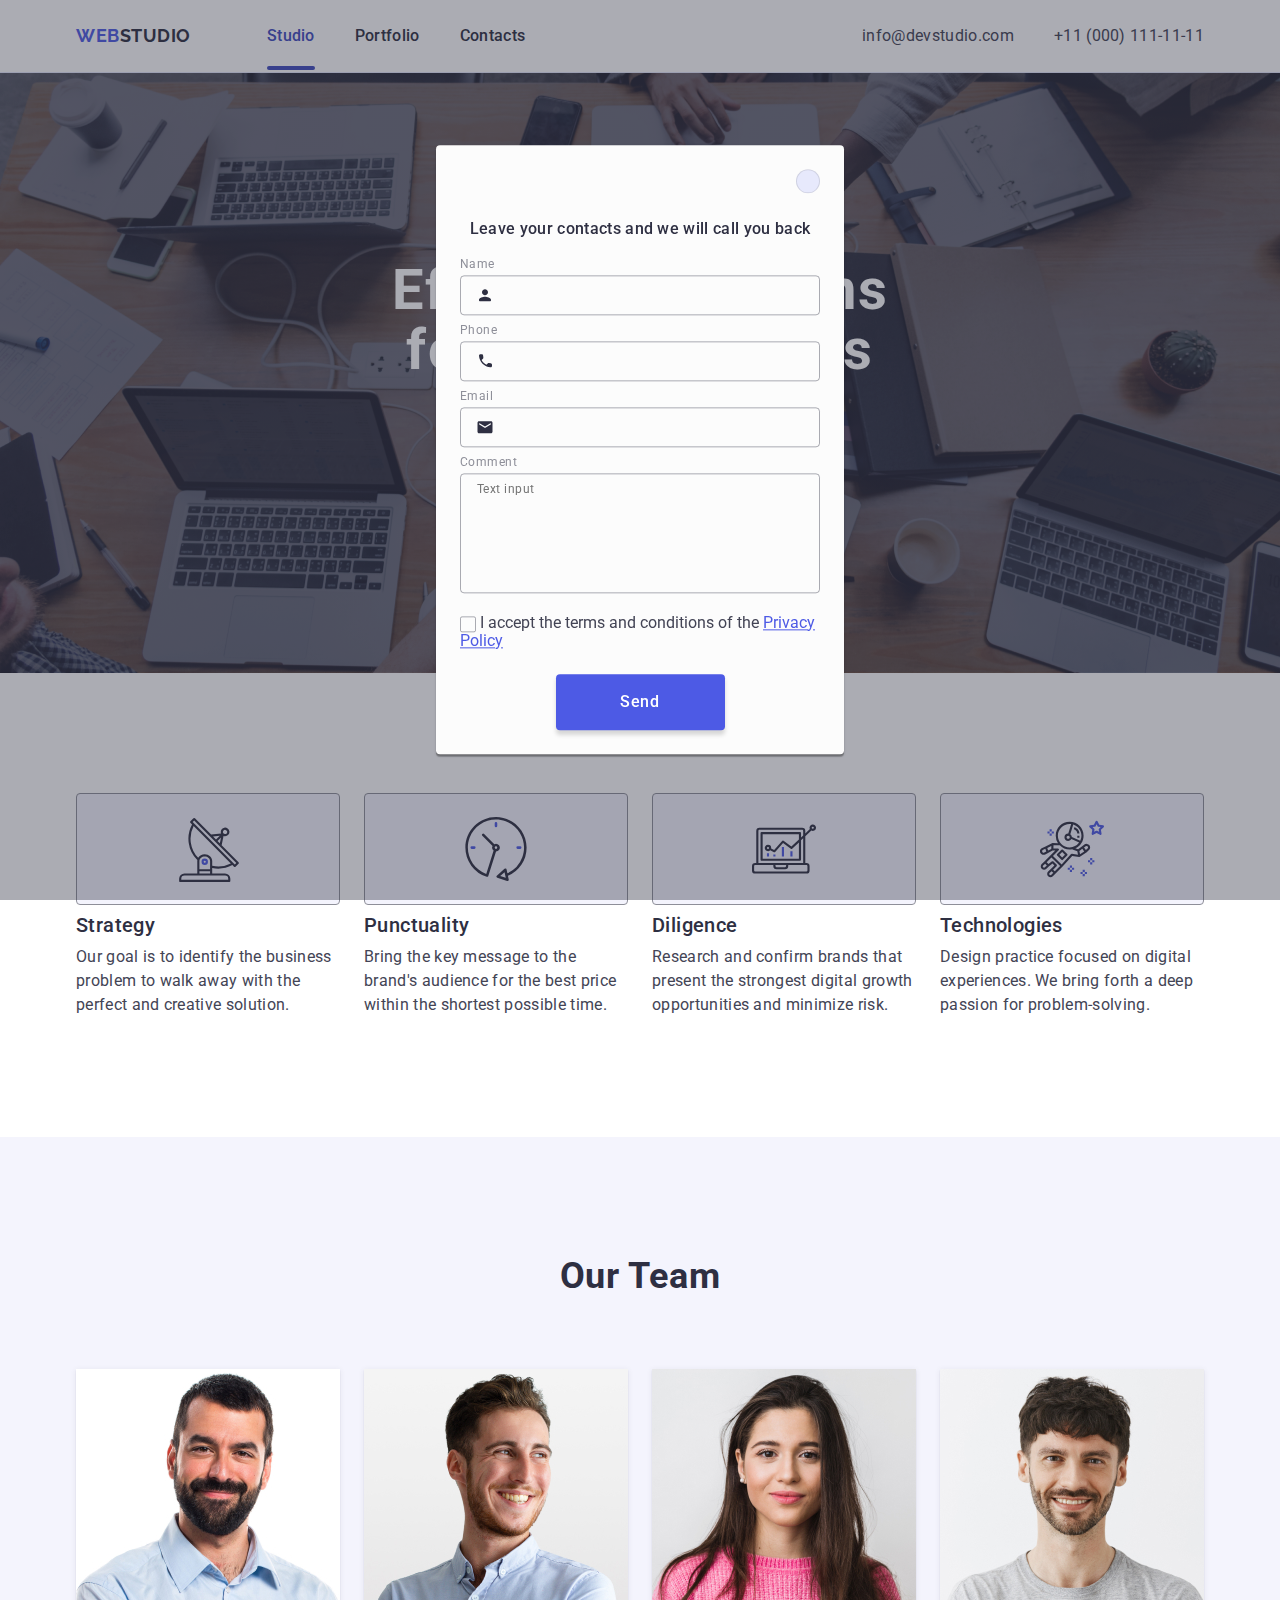
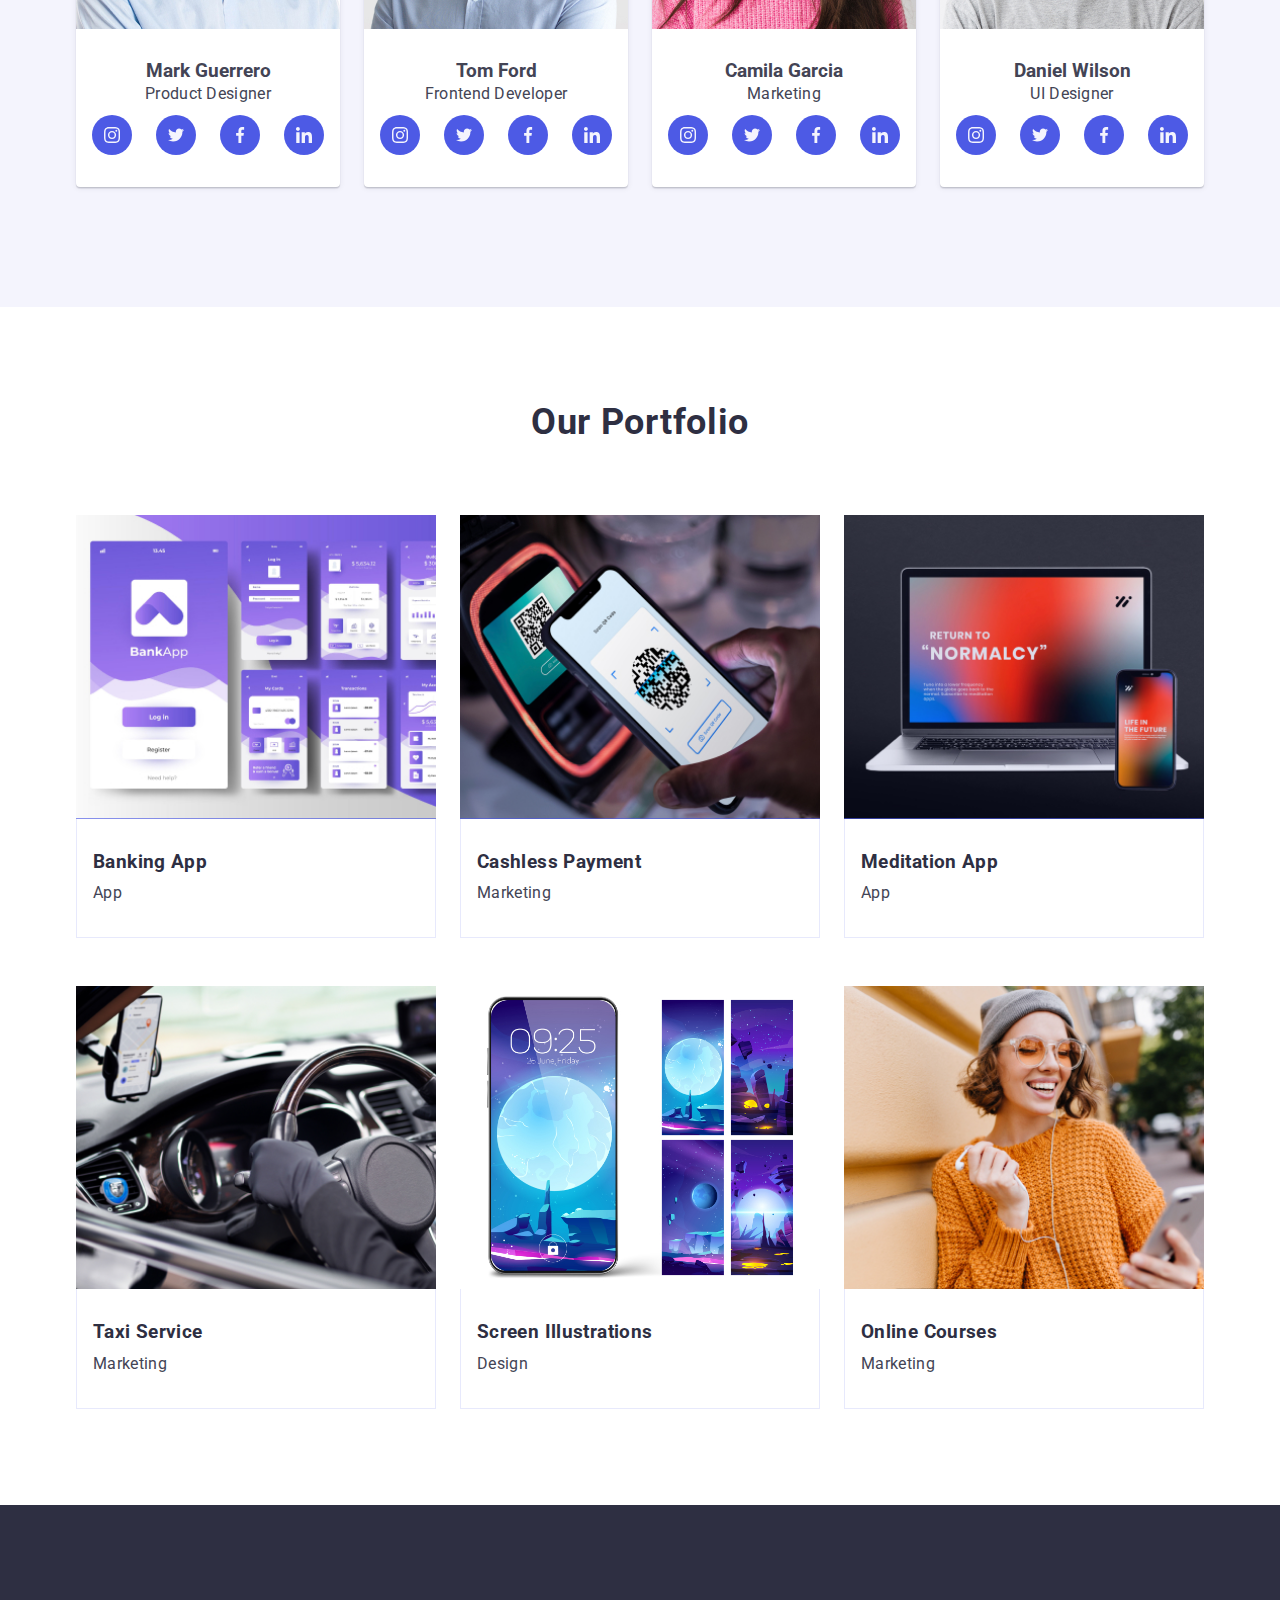
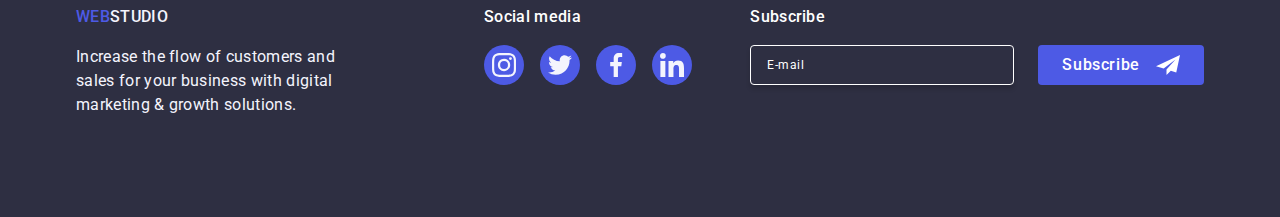
==== commit 9b91c5f5: "the end" ====
--- a/index.html
+++ b/index.html
@@ -144,108 +144,7 @@
 
 </header>
 
-      <!-- <div class="backdrop is-open">
-        <div class="open">
-          <button class="x-button" type="button">
-            <svg class="close" width="8" height="8">
-              <use href="./images/modal.svg#icon-close" />
-            </svg>
-          </button>
-          <p class="you-contacts">
-            Leave your contacts and we will call you back
-          </p>
-
-
-          <form name="you-contact" autocomplete="off" novalidate>
-
-            <div class="mobile-icon">
-              <label for="user-name" class="label">Name </label>
-              <div class="input">
-                <input
-                  class="input-style"
-                  type="text"
-                  id="user-name"
-                  name="user-name"
-                />
-
-                <svg class="form-icon" width="18" height="24">
-                  <use href="./images/icons.svg#icon-person"></use>
-                </svg>
-              </div>
-            </div>
-
-            <div class="mobile-icon">
-
-              <label for="tel" class="label">Phone </label>
-              <div class="input">
-
-                <input 
-                  class="input-style" 
-                  type="tel" 
-                  id="tel"
-                  name="phone"  
-                  />
-
-                <svg class="form-icon" width="18" height="24">
-                  <use href="./images/icons.svg#icon-phone"></use>
-                </svg>
-              </div>
-            </div>
-            <div class="mobile-icon">
-              <label for="email" class="label">Email</label>
-
-              <div class="input">
-
-                <input 
-                   class="input-style"
-                   type="email" 
-                   id="email"
-                   name="email"   
-                   />
-
-                <svg class="form-icon" width="18" height="24">
-                  <use href="./images/icons.svg#icon-email"></use>
-                </svg>
-              </div>
-            </div>
-            <div class="comment-area">
-              <label for="user-comment" class="label">Comment </label>
-              
-              <textarea
-                class="comment-section"
-                id="user-comment"
-                name="user-comment"
-                placeholder="Text input"
-                
-              ></textarea>
-            </div>
-
-            <div class="checkbox-mobile">
-
-              <input
-                class="modal-check visually-hidden"
-                id="user-privacy"
-                type="checkbox"
-                name="user-privacy"
-                value="true"
-              />
-
-              <label for="user-privacy" class="check-text">
-                <span class="check">
-                  <svg width="10" height="8" class="icon-check">
-                    <use href="./images/modal.svg#icon-vector"></use>
-                  </svg>
-                </span>
-                I accept the terms and conditions of the
-                <a href="" class="privacy-policy">Privacy Policy</a>
-              </label>
-            </div>
-            <button class="send-button">Send</button>
-          </form>
-        </div>
-      </div> -->
-
-
+    
    <main>
     <!-- Pierwsza sekcja -->
      <section class="first-section">
@@ -273,7 +172,7 @@
                         <use href="./images/icons.svg#icon-antenna"></use>
                         </svg></div>
 
-                    <h3 class="header-list mobile">Strategy</h3>
+                    <h3 class="header-list mt-h3 desktop-h2">Strategy</h3>
                     <p class="header-style">Our goal is to identify the business problem to walk away with the perfect and creative solution.</p>
                 </li>
 
@@ -282,7 +181,7 @@
                         <use href="./images/icons.svg#icon-clock"></use>
                         </svg></div>
 
-                    <h3 class="header-list mobile">Punctuality</h3>
+                    <h3 class="header-list mt-h3 desktop-h2">Punctuality</h3>
                     <p class="header-style">Bring the key message to the brand's audience for the best price within the shortest possible time.</p>
                 </li>
 
@@ -291,7 +190,7 @@
                         <use href="./images/icons.svg#icon-diagram"></use>
                         </svg></div>
 
-                    <h3 class="header-list mobile">Diligence</h3>
+                    <h3 class="header-list mt-h3 desktop-h2">Diligence</h3>
                     <p class="header-style">Research and confirm brands that present the strongest digital growth opportunities and minimize risk.</p>
                 </li>
 
@@ -300,7 +199,7 @@
                         <use href="./images/icons.svg#icon-astronaut"></use>
                         </svg></div>
 
-                    <h3 class="header-list mobile">Technologies</h3>
+                    <h3 class="header-list mt-h3 desktop-h2">Technologies</h3>
                     <p class="header-style">Design practice focused on digital experiences. We bring forth a deep passion for problem-solving.</p>
                 </li>
             </ul>
@@ -927,7 +826,7 @@
 
     
         <button type="submit" class="button-submit">Subscribe
-        <svg class="button-send" width="24" height="24">
+        <svg class="button-subscribe" width="24" height="24">
             <use href="./images/icons.svg#icon-send">
             </use></svg></button>
          </form>   
--- a/css/styles.css
+++ b/css/styles.css
@@ -169,7 +169,6 @@
         width:100%;   
         
     }
-
 
 
     .address-link {
@@ -361,9 +360,24 @@
     .icon{
         display: none;
     }
-    
+
+    .header-list {
+        color: var(--color-navy-blue);
+        line-height: 1.2;
+        letter-spacing: 0.02em;
+        margin-bottom: 8px;  
+    }
+
+
+       .mt-h3 {
+        text-align: center;
+        font-weight: 700;
+        font-size: 36px;
+}
+
     .header-style {
         font-weight: 500;
+        text-decoration: none;
     }
 
     .visually-hidden {
@@ -451,8 +465,6 @@
     }
 
 
-  
-    
     /* Portfolio - czwarta sekcja */
 
       .portfolio {
@@ -510,23 +522,8 @@
     .list-photo :focus .stylish-and-user {
         transform: translateY(0%);
     }
-    
-    
-    .header-list {
-        color: var(--color-navy-blue);
-        line-height: 1.2;
-        letter-spacing: 0.02em;
-        margin-bottom: 8px;
-    }
-    
-    .header-list .mobile {
-        font-size: 36px;
-        font-weight: 700;
-        text-align: center;
-    }
-    
-    
-    
+
+   
    /* Stopka */
 
 
@@ -663,14 +660,12 @@
         margin: 0 auto;
     }
     
-    .button-send {
+    .button-subscribe {
         fill: white;
         margin-left: 16px;
         transition: fill 250ms cubic-bezier(0.4, 0, 0.2, 1);
     }
     
-    
-
 
 /* IKONY */
 
@@ -695,7 +690,6 @@
     }
     
     
-
     /* Okno modalne */
     
     .backdrop {
@@ -1041,7 +1035,8 @@
             width: calc((100% - 24px) / 2);
             gap: 72px;
         }
-        .header-list .mobile {
+        
+        .mt-h3 {
             font-size: 36px;
             font-weight: 700;
             text-align: left;
@@ -1115,6 +1110,8 @@
         }
         .email{
             opacity: 0.3;
+            
+
         }
         .email::placeholder {
             font-weight: 400;
@@ -1160,7 +1157,6 @@
             margin-right: 76px;
            
         }
-
 
         .one-navi-list,
         .two-navi-list {
@@ -1215,8 +1211,8 @@
         }
 
 
-       /* 2
-        */
+       /* 2*/
+       
         .second-section {
             padding: 120px 0;
         }
@@ -1251,17 +1247,19 @@
         }
 
 
+        .desktop-h2 {
+            font-size: 20px;
+            font-weight: 500;
+            text-align: left; 
+        }
+
+
         /* 3 */
 
         .third-section {
             padding: 120px 0;
         }
 
-       
-        .header-list .mobile {
-            font-size: 20px;
-            font-weight: 500;
-        }
 
        /* 4 */
 
